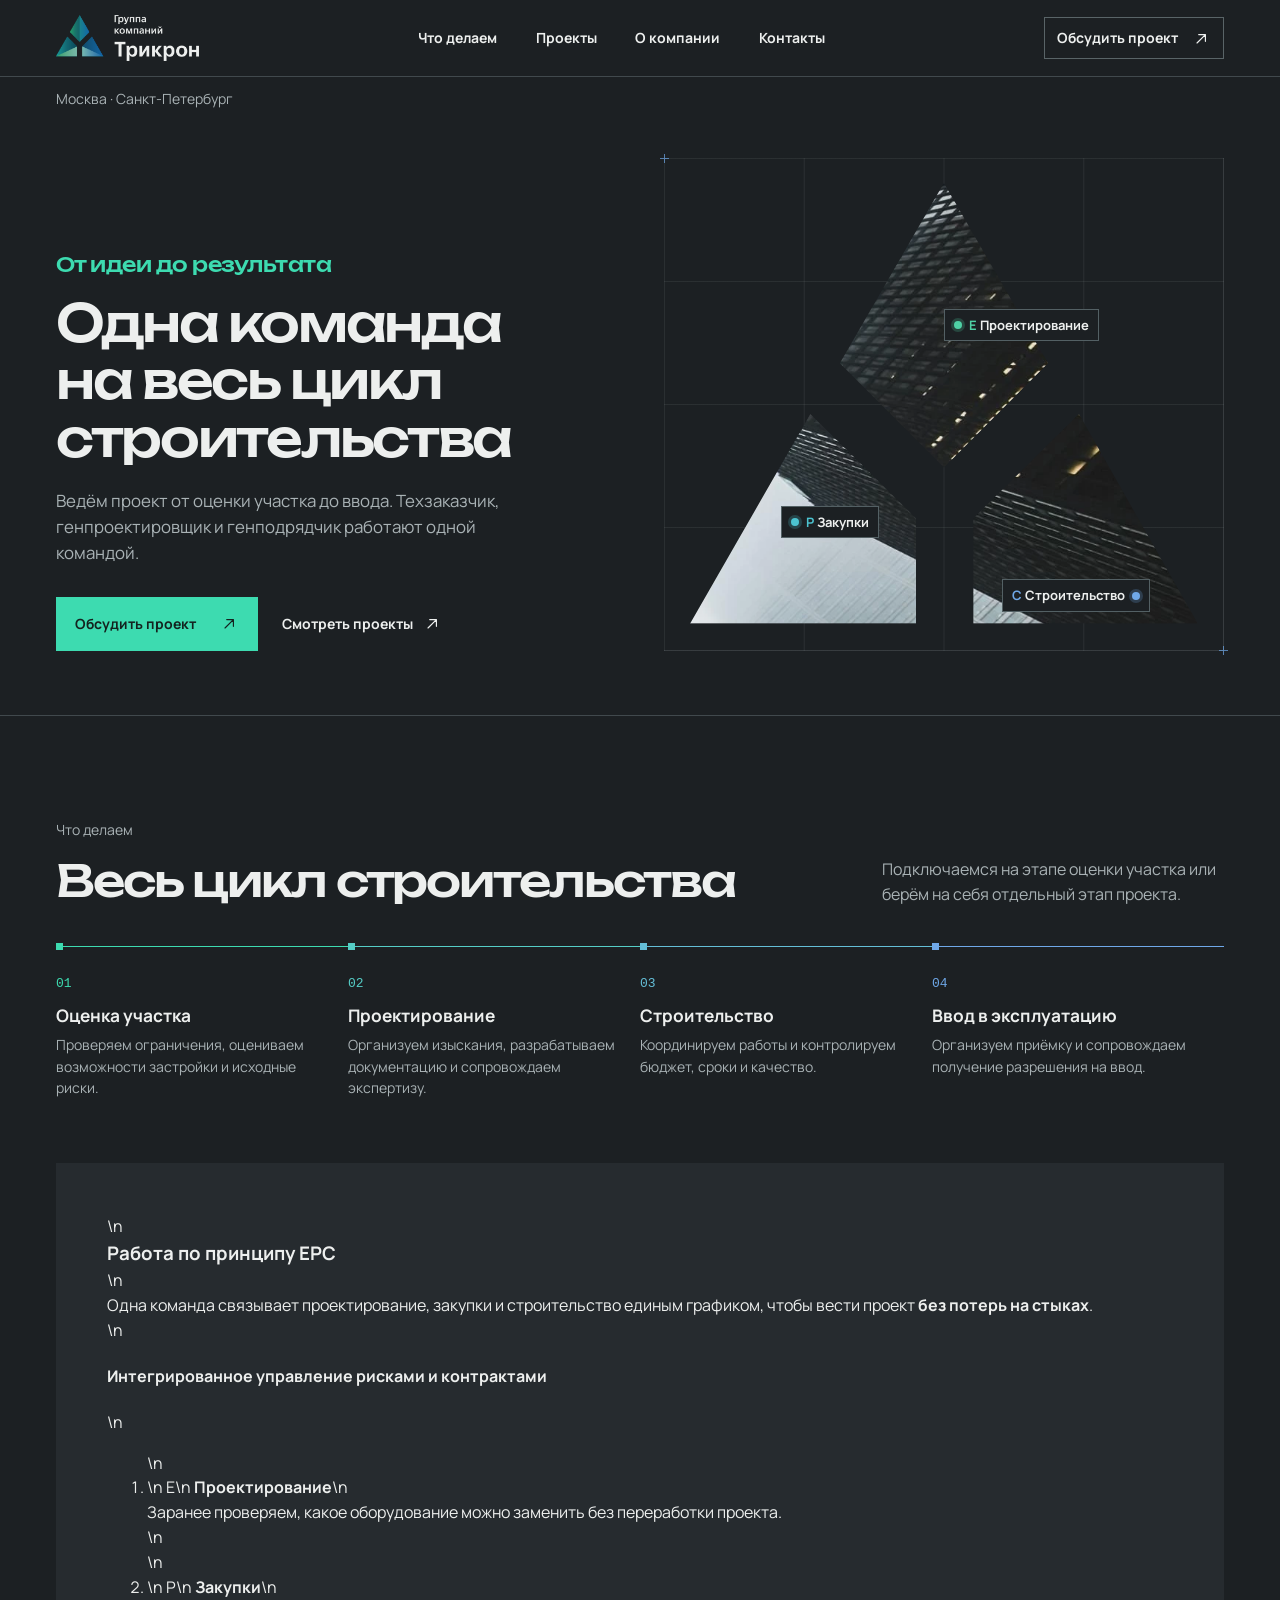
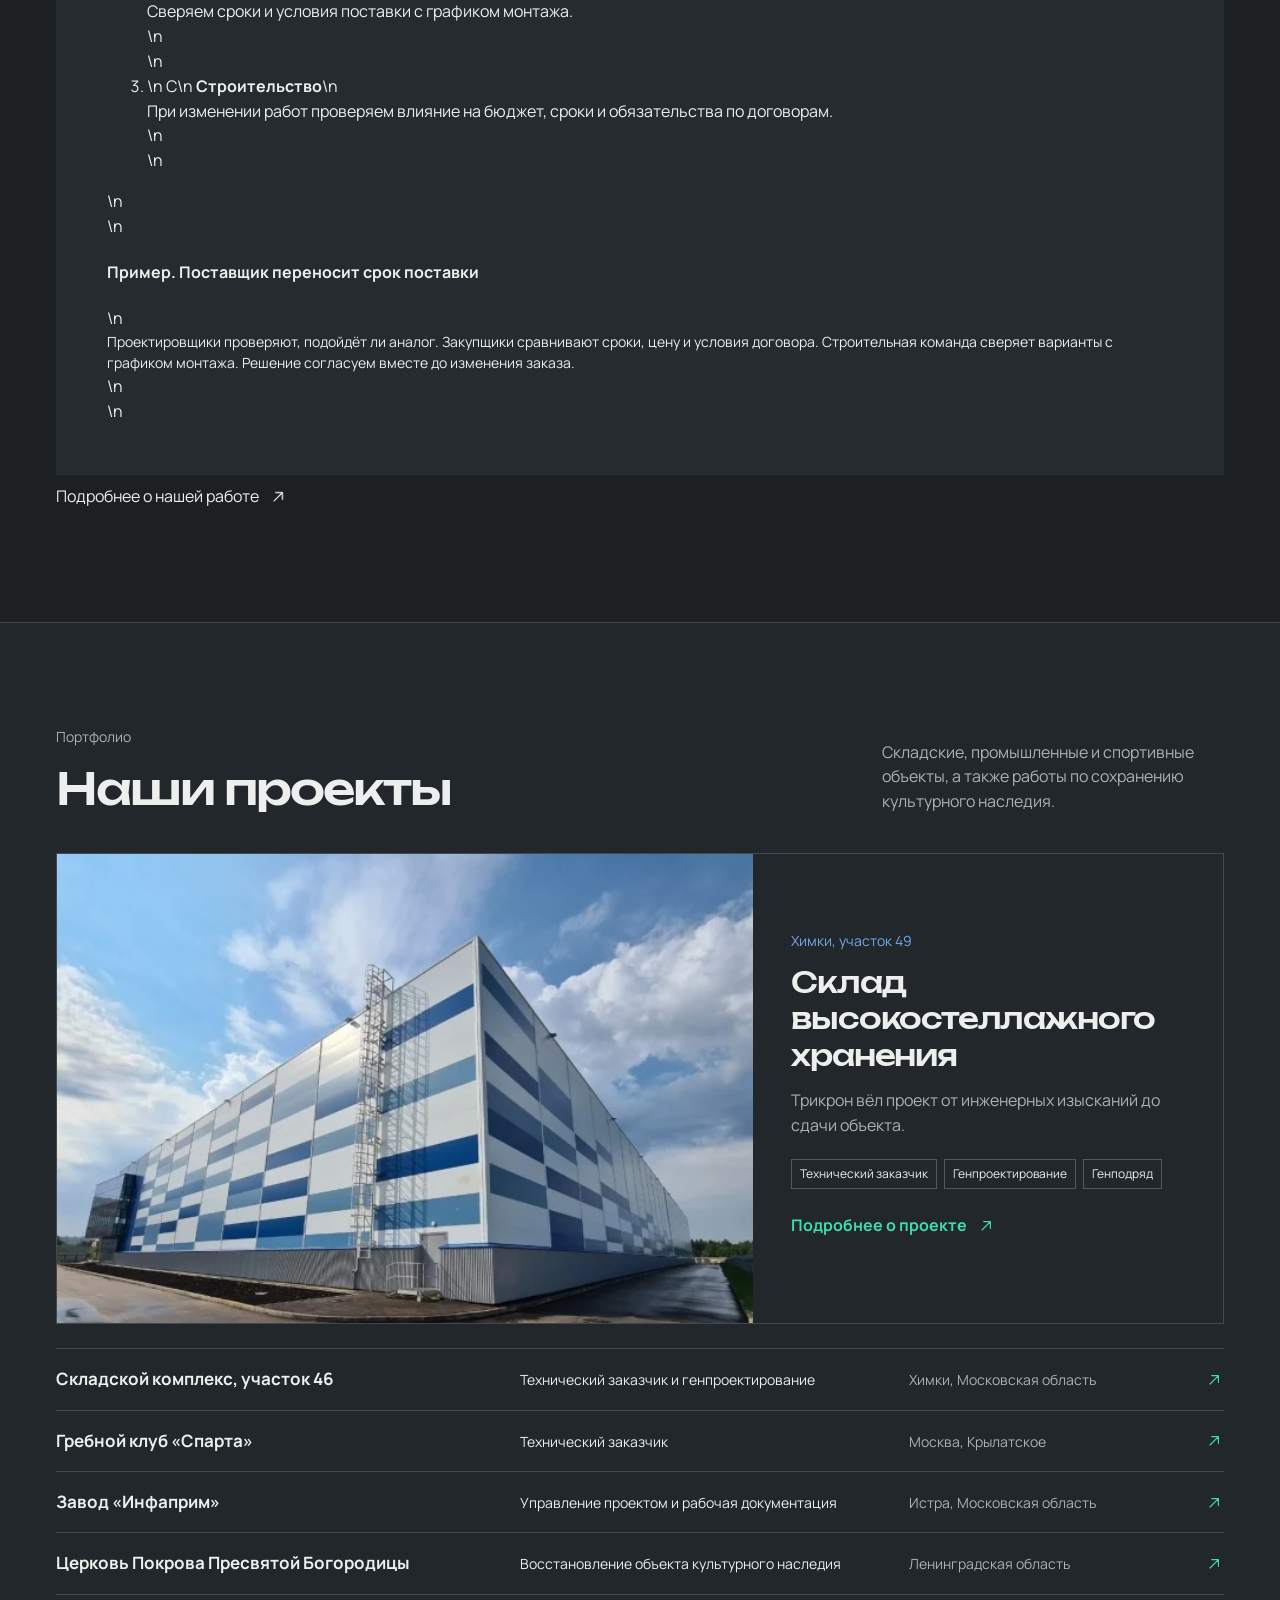
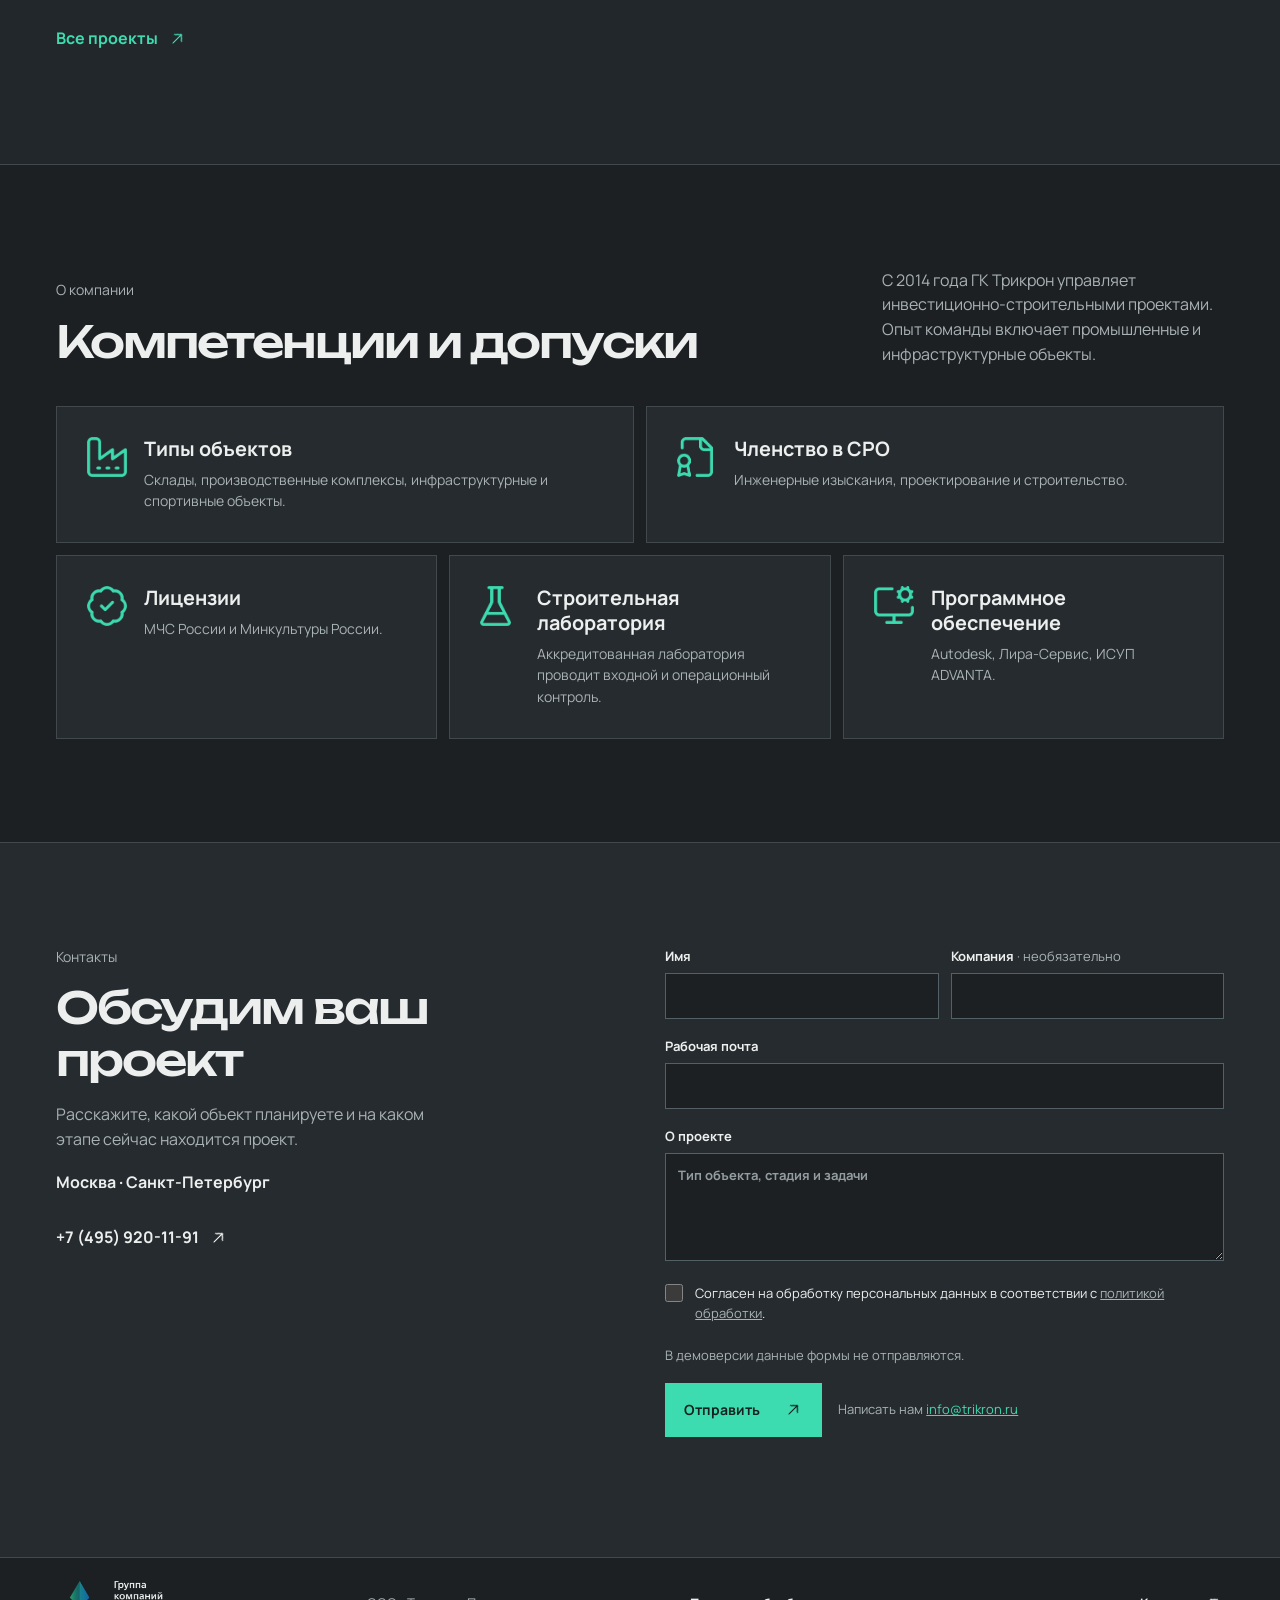
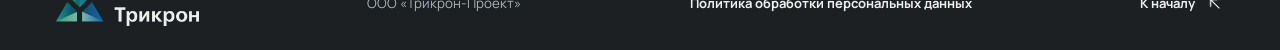
==== prototype/index.html @ 8618b13c "Apply Trikron EPC colors to the prototype" ====
<!doctype html>
<html lang="ru">
<head>
  <meta charset="utf-8">
  <meta name="robots" content="noindex, nofollow">
  <meta name="viewport" content="width=device-width, initial-scale=1">
  <meta name="theme-color" content="#1c2023">
  <meta name="description" content="ГК Трикрон ведёт инвестиционно-строительные проекты от оценки участка до ввода в эксплуатацию. Технический заказчик, генеральный проектировщик и генеральный подрядчик.">
  <title>ГК Трикрон — управление проектами в строительстве</title>
  <link rel="stylesheet" href="assets/arrows.css">
  <link rel="stylesheet" href="assets/epc.css">
  <style>
    @font-face{font-family:Manrope;src:url(assets/Manrope-Regular.woff2) format("woff2");font-display:swap}
    @font-face{font-family:Manrope;src:url(assets/Manrope-Bold.woff2) format("woff2");font-weight:700;font-display:swap}
    @font-face{font-family:Unbounded;src:url(assets/Unbounded-Medium.woff2) format("woff2");font-weight:500;font-display:swap}
    :root{
      color-scheme:dark;--bg:#1c2023;--panel:#262b2f;--ink:#edefee;--muted:#a9b2b5;
      --line:#41494d;--mint:#3ddbb0;--blue:#6fa8e8;--page:min(100% - 112px, 1328px);
      --display:Unbounded,Manrope,sans-serif;--mono:Consolas,"Courier New",monospace;
    }
    *,*::before,*::after{box-sizing:border-box}
    html{scroll-behavior:smooth;scroll-padding-top:90px}
    body{margin:0;background:var(--bg);color:var(--ink);font:16px/1.55 Manrope,sans-serif}
    a{color:inherit;text-decoration:none}
    img{display:block;max-width:100%}
    button,input,textarea{font:inherit}
    button{cursor:pointer}
    :focus-visible{outline:2px solid var(--mint);outline-offset:5px}
    ::selection{background:var(--mint);color:var(--bg)}
    [hidden]{display:none!important}
    h1,h2,h3,p,figure{margin:0}
    h1,h2{font:500 1em/1.13 var(--display);letter-spacing:-.045em}
    .wrap{width:var(--page);margin-inline:auto}
    .skip{position:fixed;z-index:10;top:8px;left:8px;transform:translateY(-160%);background:var(--mint);color:var(--bg);padding:12px}
    .skip:focus{transform:none}
    .section-id{font-size:14px;color:var(--muted)}
    .site-header{position:sticky;top:0;z-index:5;background:var(--bg);border-bottom:1px solid var(--line)}
    .header-inner{position:relative;min-height:76px;display:flex;align-items:center;justify-content:space-between;gap:25px}
    .logo{display:inline-flex;min-height:44px;align-items:center}
    .logo img{width:143px;height:auto}
    .nav{display:flex;align-items:center;gap:clamp(20px,3vw,46px);font-size:14px;font-weight:700}
    .nav a,.text-link{display:inline-flex;align-items:center;min-height:44px;gap:10px;transition:color .2s}
    .nav a:hover,.text-link:hover,.footer a:hover{color:var(--mint)}
    .button{display:inline-flex;justify-content:space-between;align-items:center;gap:24px;min-height:54px;padding:12px 18px;border:1px solid transparent;background:var(--mint);color:#14231f;font-size:14px;font-weight:700;transition:background .2s,color .2s}
    .button:hover{background:#8aefd3}
    .button-outline{border-color:#596467;background:transparent;color:var(--ink);min-height:42px;padding:9px 12px;gap:14px}
    .button-outline:hover{border-color:var(--mint);color:var(--mint);background:transparent}
    .menu-toggle{display:none}
    .hero{border-bottom:1px solid var(--line)}
    .hero-inner{display:grid;grid-template-columns:minmax(0,.93fr) minmax(0,1.07fr);align-items:end;gap:clamp(25px,4vw,64px);padding-block:clamp(18px,4vw,48px) clamp(44px,5vw,76px)}
    .hero-slogan{color:var(--mint);font:500 clamp(15px,1.6vw,22px)/1.4 var(--display);letter-spacing:-.025em}
    .hero h1{font-size:clamp(32px,4vw,62px);margin:15px 0 20px;text-wrap:balance}
    .hero-lead{font-size:clamp(16px,1.32vw,20px);max-width:485px;color:var(--muted)}
    .hero-actions{display:flex;align-items:center;flex-wrap:wrap;gap:12px 24px;margin-top:30px}
    .hero-actions .text-link{font-size:14px;font-weight:700}
    .hero-location{padding-top:11px;color:var(--muted);font-size:14px}
    .hero-art{
      --grid:rgba(169,178,181,.10);
      position:relative;width:100%;max-width:560px;justify-self:end;padding:clamp(14px,2vw,28px);
      border-right:1px solid var(--grid);border-bottom:1px solid var(--grid);
      background-image:linear-gradient(to right,var(--grid) 1px,transparent 1px),linear-gradient(to bottom,var(--grid) 1px,transparent 1px);
      background-size:25% 100%,100% 25%;
    }
    .hero-art::before,.hero-art::after{content:"";position:absolute;width:9px;height:9px;background:linear-gradient(var(--blue),var(--blue)) center/1px 9px no-repeat,linear-gradient(var(--blue),var(--blue)) center/9px 1px no-repeat;opacity:.7}
    .hero-art::before{top:-4px;left:-4px}
    .hero-art::after{bottom:-5px;right:-5px}
    .hero-art svg{display:block;width:100%;height:auto}
    .hero-scan{display:none}
    .epc-hotspot{position:absolute;z-index:1;top:var(--y);left:var(--x);transform:translateY(-50%);color:var(--ink)}
    .epc-hotspot[open]{z-index:2}
    .epc-hotspot-e{--x:50%;--y:34%;--dot:var(--epc-e)}
    .epc-hotspot-p{--x:21%;--y:74%;--dot:var(--epc-p);--drift-delay:-1.2s}
    .epc-hotspot-c{--y:89%;--dot:var(--epc-c);--drift-delay:-2.4s;left:auto;right:13%}
    .epc-hotspot summary{display:flex;align-items:center;min-height:44px;list-style:none;cursor:pointer}
    .epc-hotspot summary::-webkit-details-marker{display:none}
    .hotspot-chip{display:flex;align-items:center;gap:7px;padding:5px 9px;border:1px solid #536064;background:#1c2023;font-size:13px;font-weight:700;white-space:nowrap;transform:translate(var(--magnet-x,0px),var(--magnet-y,0px));transition:transform .2s ease,border-color .2s ease}
    .epc-hotspot-c .hotspot-chip{flex-direction:row-reverse}
    .hotspot-letter{color:var(--dot)}
    .epc-hotspot[open] .hotspot-chip,.epc-hotspot summary:hover .hotspot-chip{border-color:var(--dot)}
    .hotspot-dot{width:8px;height:8px;border-radius:50%;background:var(--dot);box-shadow:0 0 0 3px color-mix(in srgb,var(--dot) 22%,transparent)}
    .hotspot-link{position:absolute;top:100%;left:0;display:inline-flex;align-items:center;gap:8px;min-height:44px;padding:6px 10px;border:1px solid var(--line);background:var(--panel);color:var(--dot);font-size:13px;font-weight:700;white-space:nowrap}
    .epc-hotspot-c .hotspot-link{right:0;left:auto}
    .section{padding-block:103px}
    .section-head{display:grid;grid-template-columns:1fr .43fr;gap:30px;align-items:end;margin-bottom:39px}
    .section-head h2,.contact h2{font-size:clamp(30px,3.55vw,54px);margin-top:15px}
    .section-head p,.contact p{color:var(--muted);font-size:16px;max-width:40ch}
    .stages{--trace-step:650ms;display:grid;grid-template-columns:repeat(4,1fr);padding:0;margin:0;list-style:none}
    .stages li{position:relative;padding:22px 18px 0 0;border-top:1px solid var(--line)}
    .stages li::before{content:"";position:absolute;top:-4px;left:0;width:7px;height:7px;background:var(--stage)}
    .stages li:nth-child(1){--stage:#3ddbb0}
    .stages li:nth-child(2){--stage:#55cdc6}
    .stages li:nth-child(3){--stage:#64bed7}
    .stages li:nth-child(4){--stage:#6fa8e8}
    .stage-num{font:13px var(--mono);color:var(--stage)}
    .stages h3{font-size:clamp(15px,1.35vw,19px);margin:12px 0 7px;line-height:1.25}
    .stages p{font-size:14px;color:var(--muted);max-width:30ch}
    .stages li::after{content:"";position:absolute;top:-1px;left:0;width:100%;height:1px;background:var(--stage);transform:scaleX(0);transform-origin:left}
    .stages li:nth-child(2){--trace-delay:var(--trace-step)}
    .stages li:nth-child(3){--trace-delay:calc(2 * var(--trace-step))}
    .epc{margin-top:64px;padding:clamp(22px,4vw,52px);background:var(--panel)}\n    .epc h3{font:500 clamp(22px,2.8vw,40px)/1.18 var(--display);letter-spacing:-.04em;margin-bottom:14px}\n    .epc p{color:var(--muted)}\n    .epc-intro{max-width:66ch}\n    .epc-governance-title{margin:30px 0 16px;color:var(--mint);font-size:17px;line-height:1.35}\n    .epc-flow{--flow-gap:clamp(18px,4vw,52px);--marker-size:36px;display:grid;grid-template-columns:repeat(3,minmax(0,1fr));gap:var(--flow-gap);margin:0;padding:0;list-style:none}\n    .epc-flow li{position:relative}\n    .epc-flow li:not(:last-child)::after{content:"";position:absolute;top:calc(var(--marker-size) / 2);left:var(--marker-size);width:calc(100% + var(--flow-gap) - var(--marker-size));height:1px;background:var(--mint)}\n    .epc-marker{display:grid;place-items:center;width:var(--marker-size);height:var(--marker-size);border:1px solid var(--mint);border-radius:50%;color:var(--mint);font:500 15px/1 var(--display)}\n    .epc-step-title{display:block;margin:12px 0 5px}\n    .epc-flow p,.epc-example p{margin:0;font-size:14px}\n    .epc-example{margin-top:26px;padding:14px 16px;border-left:2px solid var(--mint);background:var(--bg)}\n    .epc-example h4{margin:0 0 4px;font-size:15px}\n    .services-more{margin-top:22px;color:var(--mint);font-weight:700}
    .projects{background:#22272b;border-block:1px solid var(--line)}
    .featured{position:relative;display:grid;grid-template-columns:1.48fr 1fr;border:1px solid var(--line)}
    .featured:has(a:hover){border-color:var(--mint)}
    .featured-image{width:100%;height:100%;min-height:315px;object-fit:cover;object-position:center 53%}
    .featured-copy{padding:clamp(20px,3vw,46px);display:flex;flex-direction:column;justify-content:center}
    .featured-copy .section-id{color:var(--blue)}
    .featured-copy h3{font:500 clamp(21px,2.3vw,34px)/1.25 var(--display);letter-spacing:-.04em;margin:12px 0 14px}
    .featured-copy p{color:var(--muted)}
    .featured-copy .text-link,.projects-all{color:var(--mint);font-weight:700}
    .featured-copy .text-link{align-self:flex-start;margin-top:14px}
    .featured-copy .text-link::after{content:"";position:absolute;inset:0}
    .role-list{display:flex;flex-wrap:wrap;gap:7px;padding:0;margin:21px 0 0;list-style:none}
    .role-list li{padding:5px 8px;border:1px solid #50595d;font-size:12px}
    .project-list{margin:24px 0 0;padding:0;list-style:none;border-top:1px solid var(--line)}
    .project-list li{border-bottom:1px solid var(--line)}
    .project-list a{display:grid;grid-template-columns:1.2fr 1fr .75fr auto;align-items:baseline;gap:16px;padding:17px 0}
    .project-list a:hover strong,.project-list a:focus-visible strong,.project-list .arrow{color:var(--mint)}
    .project-list .arrow{align-self:center}
    .projects-all{margin-top:22px}
    .project-list strong{font-size:17px}
    .project-list .project-role,.project-list .location{font-size:14px}
    .project-list .location{color:var(--muted)}
    .competence-grid{display:grid;grid-template-columns:repeat(6,minmax(0,1fr));gap:12px;list-style:none;margin:0;padding:0}
    .competence-card{grid-column:span 2;display:grid;grid-template-columns:40px minmax(0,1fr);align-items:start;gap:13px 17px;padding:clamp(16px,2.5vw,30px);border:1px solid var(--line);background:var(--panel)}
    .competence-card:nth-child(-n+2){grid-column:span 3}
    .competence-card img{width:100%;height:40px;object-fit:contain;object-position:left top}
    .competence-card h3{font-size:clamp(17px,1.55vw,22px);line-height:1.25}
    .competence-card p{margin-top:7px;color:var(--muted);font-size:14px}
    .contact{background:var(--panel);border-top:1px solid var(--line)}
    .contact-inner{display:grid;grid-template-columns:.93fr 1fr;gap:clamp(28px,7vw,104px)}
    .contact h2{margin-bottom:17px}
    .contact-links{display:grid;justify-items:start;gap:0;margin-top:21px;font-weight:700}
    .contact-links a{min-height:44px}
    .contact .office-locations{margin-top:18px;color:var(--ink);font-weight:700}
    form{display:grid;grid-template-columns:1fr 1fr;gap:17px 12px;align-content:start}
    form label{display:grid;gap:7px;font-size:13px;font-weight:700;min-width:0}
    .wide{grid-column:1/-1}
    input,textarea{color:var(--ink);background:var(--bg);border:1px solid #536066;border-radius:0;min-width:0;width:100%;padding:11px 12px}
    input{min-height:46px}
    textarea{resize:vertical;min-height:108px}
    input::placeholder,textarea::placeholder{color:#939da0}
    .form-optional{color:var(--muted);font-weight:400}
    .form-consent{position:relative;display:flex;align-items:flex-start;gap:12px;padding-block:5px;font-size:13px}
    .form-consent label{display:inline;font-weight:400;cursor:pointer}
    .form-consent label::before{content:"";position:absolute;inset:0 auto 0 0;width:30px}
    .form-consent input{position:relative;z-index:1;flex:none;width:18px;height:18px;min-height:0;margin:1px 0 0;accent-color:var(--mint)}
    .form-consent a{color:var(--muted);text-decoration:underline}
    .form-consent a:hover{color:var(--mint)}
    .form-actions{display:flex;align-items:center;flex-wrap:wrap;gap:10px 16px}
    .contact .form-email,.contact .form-result{font-size:13px;max-width:none}
    .form-email a{color:var(--mint);text-decoration:underline}
    .form-actions button:disabled{opacity:.65;cursor:wait}
    .form-result{color:var(--ink);border-left:2px solid var(--mint);padding-left:12px}
    .footer{border-top:1px solid var(--line)}
    .footer-inner{display:flex;justify-content:space-between;align-items:center;gap:16px;min-height:92px}
    .footer small{color:var(--muted)}
    .footer .text-link{font-size:13px;font-weight:700}
    @media(max-width:1100px){
      :root{--page:calc(100% - 72px)}
      .section{padding-block:78px}
    }
    @media(max-width:850px){
      :root{--page:calc(100% - 48px)}
      .nav{gap:17px}
      .header-inner{gap:13px}
      .header-action{display:none}
      .hero-inner{padding-block:18px 39px}
      .stages li{padding-inline:13px}
    }
    @media(max-width:660px){
      :root{--page:calc(100% - 36px)}
      html{scroll-padding-top:76px}
      .header-inner{min-height:65px}
      .logo img{width:128px}
      .menu-toggle{display:inline-flex;align-items:center;gap:8px;padding:8px 11px;min-height:44px;color:var(--ink);background:transparent;border:1px solid var(--line);font-size:14px;font-weight:700}
      .js .nav{display:none}
      .js .nav.is-open{display:flex;position:absolute;flex-direction:column;align-items:stretch;gap:0;top:100%;right:0;min-width:210px;border:1px solid var(--line);padding:5px 14px;background:var(--bg)}
      .nav a{justify-content:space-between}
      .nav{flex-wrap:wrap;gap:3px 14px}
      .hero-inner{display:block;padding-block:16px 12px}
      .hero h1{font-size:clamp(28px,8vw,43px);margin:12px 0 14px;text-wrap:wrap}
      .hero-actions{margin-top:19px;gap:5px 16px}
      .hero-art{width:min(100%,310px);margin:20px auto 0}
      .epc-hotspot-e{--x:44%}
      .epc-hotspot-p{--x:11%}
      .epc-hotspot-c{right:9%}
      .hotspot-chip{gap:5px;padding:4px 6px;font-size:11px}
      .hotspot-dot{width:7px;height:7px}
      .section{padding-block:58px}
      .section-head,.contact-inner{grid-template-columns:1fr;gap:17px}
      .section-head{margin-bottom:25px}
      .stages{grid-template-columns:1fr;margin-left:4px}
      .stages li{display:grid;grid-template-columns:25px 1fr;column-gap:10px;padding:0 0 25px 15px;border-top:0;border-left:1px solid var(--line)}
      .stages li:last-child{padding-bottom:0;border-left-color:transparent}
      .stages li::before{top:5px;left:-4px}
      .stages li:not(:last-child)::after{top:8px;left:-1px;width:1px;height:100%;transform:scaleY(0);transform-origin:top}
      .stages li:last-child::after{display:none}
      .stages h3{margin:0 0 6px;font-size:17px}
      .stages p{grid-column:2;max-width:40ch}
      .stage-num{line-height:20px}
      .epc{margin-top:36px}\n      .epc-flow{--flow-gap:18px;grid-template-columns:1fr}\n      .epc-flow li{padding-left:calc(var(--marker-size) + 12px)}\n      .epc-flow li:not(:last-child)::after{top:var(--marker-size);left:calc(var(--marker-size) / 2);width:1px;height:calc(100% + var(--flow-gap) - var(--marker-size))}\n      .epc-marker{position:absolute;top:0;left:0}\n      .epc-step-title{margin-top:0}\n      .featured{grid-template-columns:minmax(0,1fr)}
      .featured-copy h3{font-size:clamp(18px,5.4vw,21px);overflow-wrap:anywhere}
      .featured-image{min-height:0;aspect-ratio:1.68}
      .project-list a{grid-template-columns:1fr auto;gap:3px 12px}
      .project-list a :is(.project-role,.location){grid-column:1}
      .project-list .arrow{grid-column:2;grid-row:1/4}
      .competence-grid{grid-template-columns:1fr}
      .competence-card,.competence-card:nth-child(-n+2){grid-column:auto;grid-template-columns:32px minmax(0,1fr)}
      .competence-card img{height:32px}
      .contact-inner{gap:26px}
      .footer-inner{flex-wrap:wrap;padding-block:15px}
    }
    @media(max-width:480px){
      .form-actions .button{width:100%}
      .form-email{width:100%}
    }
    @media(max-width:375px){.hero-art{max-width:245px}form{grid-template-columns:1fr}.footer-inner{gap:6px 12px}}
    @media(prefers-reduced-motion:no-preference){
      .hero-art.is-revealing .hero-photo{animation:photo-reveal 800ms ease-out both}
      .hero-art.is-revealing .hero-scan{display:block;position:absolute;inset:0;pointer-events:none;animation:scan-travel 800ms ease-out both}
      .hero-scan::before{content:"";position:absolute;left:0;right:0;top:0;height:1px;background:var(--blue)}
      .stages.is-tracing li:not(:last-child)::after{animation:trace-stage var(--trace-step) linear var(--trace-delay,0ms) both}
    }
    @media(min-width:661px) and (prefers-reduced-motion:no-preference){
      .stages.is-tracing li:last-child::after{animation:trace-stage 250ms ease-out calc(3 * var(--trace-step)) both}
    }
    @media(max-width:660px) and (prefers-reduced-motion:no-preference){
      .epc-hotspot:not([open]) summary:not(:focus-visible) .hotspot-chip{animation:hotspot-drift 3.8s ease-in-out var(--drift-delay,0s) infinite alternate}
    }
    @keyframes photo-reveal{from{clip-path:inset(0 0 100%)}to{clip-path:inset(0)}}
    @keyframes scan-travel{0%{transform:translateY(0);opacity:0}13%{opacity:.68}78%{opacity:.55}100%{transform:translateY(100%);opacity:0}}
    @keyframes trace-stage{to{transform:scale(1)}}
    @keyframes hotspot-drift{from{translate:0 -2px}to{translate:0 2px}}
    @media(prefers-reduced-motion:reduce){
      *,*::before,*::after{scroll-behavior:auto!important;transition:none!important}
      .stages li::after,.stages li:not(:last-child)::after{transform:none}
    }
  </style>
</head>
<body id="top">
  <a class="skip" href="#main">К содержанию</a>
  <header class="site-header">
    <div class="wrap header-inner">
      <a class="logo" href="#top" aria-label="ГК Трикрон, начало страницы"><img src="assets/logo.webp" alt=""></a>
      <button type="button" class="menu-toggle" aria-expanded="false" aria-controls="site-nav" hidden>Меню <span aria-hidden="true">☰</span></button>
      <nav class="nav" id="site-nav" aria-label="Разделы сайта">
        <a href="services/index.html">Что делаем</a>
        <a href="projects/index.html">Проекты</a>
        <a href="#about">О компании</a>
        <a href="#contact">Контакты</a>
      </nav>
      <a class="button button-outline header-action" href="#contact">Обсудить проект <span class="arrow" aria-hidden="true"></span></a>
    </div>
  </header>
  <main id="main" tabindex="-1">
    <section class="hero" aria-labelledby="hero-title">
      <p class="wrap hero-location">Москва · Санкт-Петербург</p>
      <div class="wrap hero-inner">
        <div class="hero-copy">
          <p class="hero-slogan">От идеи до результата</p>
          <h1 id="hero-title">Одна команда на весь цикл строительства</h1>
          <p class="hero-lead">Ведём проект от оценки участка до ввода. Техзаказчик, генпроектировщик и генподрядчик работают одной командой.</p>
          <div class="hero-actions">
            <a class="button" href="#contact">Обсудить проект <span class="arrow" aria-hidden="true"></span></a>
            <a class="text-link" href="projects/index.html">Смотреть проекты <span class="arrow" aria-hidden="true"></span></a>
          </div>
        </div>
        <div class="hero-art">
          <svg viewBox="0 0 1000 868" role="img" aria-labelledby="hero-art-title" xmlns="http://www.w3.org/2000/svg">
            <title id="hero-art-title">Архитектурная фотография в гранях знака Трикрона</title>
            <defs>
              <clipPath id="cover-mark">
                <path d="M500 0 705 355 500 560 295 355Z M0 868 237 455 445 660V868Z M558 660 766 455 1000 868H558Z"/>
              </clipPath>
            </defs>
            <g clip-path="url(#cover-mark)">
              <image class="hero-photo" href="assets/cover-architecture.webp" x="0" y="0" width="1000" height="868" preserveAspectRatio="none"/>
            </g>
          </svg>
          <span class="hero-scan" aria-hidden="true"></span>
          <details class="epc-hotspot epc-hotspot-e" name="epc-hotspots">
            <summary><span class="hotspot-chip"><span class="hotspot-dot" aria-hidden="true"></span><span><b class="hotspot-letter">E</b> Проектирование</span></span></summary>
            <a class="hotspot-link" href="services/index.html#stage-design" aria-label="Подробнее о проектировании">Подробнее <span class="arrow" aria-hidden="true"></span></a>
          </details>
          <details class="epc-hotspot epc-hotspot-p" name="epc-hotspots">
            <summary><span class="hotspot-chip"><span class="hotspot-dot" aria-hidden="true"></span><span><b class="hotspot-letter">P</b> Закупки</span></span></summary>
            <a class="hotspot-link" href="services/index.html#stage-procurement" aria-label="Подробнее о закупках">Подробнее <span class="arrow" aria-hidden="true"></span></a>
          </details>
          <details class="epc-hotspot epc-hotspot-c" name="epc-hotspots">
            <summary><span class="hotspot-chip"><span class="hotspot-dot" aria-hidden="true"></span><span><b class="hotspot-letter">C</b> Строительство</span></span></summary>
            <a class="hotspot-link" href="services/index.html#stage-build" aria-label="Подробнее о строительстве">Подробнее <span class="arrow" aria-hidden="true"></span></a>
          </details>
        </div>
      </div>
    </section>
    <section class="section wrap" id="services" aria-labelledby="services-title">
      <div class="section-head">
        <div><div class="section-id">Что делаем</div><h2 id="services-title">Весь цикл строительства</h2></div>
        <p>Подключаемся на этапе оценки участка или берём на себя отдельный этап проекта.</p>
      </div>
      <ol class="stages">
        <li><span class="stage-num">01</span><h3>Оценка участка</h3><p>Проверяем ограничения, оцениваем возможности застройки и исходные риски.</p></li>
        <li><span class="stage-num">02</span><h3>Проектирование</h3><p>Организуем изыскания, разрабатываем документацию и сопровождаем экспертизу.</p></li>
        <li><span class="stage-num">03</span><h3>Строительство</h3><p>Координируем работы и контролируем бюджет, сроки и качество.</p></li>
        <li><span class="stage-num">04</span><h3>Ввод в эксплуатацию</h3><p>Организуем приёмку и сопровождаем получение разрешения на ввод.</p></li>
      </ol>
      <section class="epc" id="epc" aria-labelledby="epc-title">\n        <h3 id="epc-title">Работа по принципу EPC</h3>\n        <p class="epc-intro">Одна команда связывает проектирование, закупки и строительство единым графиком, чтобы вести проект <strong>без потерь на стыках</strong>.</p>\n        <h4 class="epc-governance-title" id="epc-governance-title">Интегрированное управление рисками и контрактами</h4>\n        <ol class="epc-flow" role="list" aria-labelledby="epc-governance-title">\n          <li>\n            <span class="epc-marker" aria-hidden="true">E</span>\n            <strong class="epc-step-title">Проектирование</strong>\n            <p>Заранее проверяем, какое оборудование можно заменить без переработки проекта.</p>\n          </li>\n          <li>\n            <span class="epc-marker" aria-hidden="true">P</span>\n            <strong class="epc-step-title">Закупки</strong>\n            <p>Сверяем сроки и условия поставки с графиком монтажа.</p>\n          </li>\n          <li>\n            <span class="epc-marker" aria-hidden="true">C</span>\n            <strong class="epc-step-title">Строительство</strong>\n            <p>При изменении работ проверяем влияние на бюджет, сроки и обязательства по договорам.</p>\n          </li>\n        </ol>\n        <div class="epc-example">\n          <h4>Пример. Поставщик переносит срок поставки</h4>\n          <p>Проектировщики проверяют, подойдёт ли аналог. Закупщики сравнивают сроки, цену и условия договора. Строительная команда сверяет варианты с графиком монтажа. Решение согласуем вместе до изменения заказа.</p>\n        </div>\n      </section>
      <a class="text-link services-more" href="services/index.html">Подробнее о нашей работе <span class="arrow" aria-hidden="true"></span></a>
    </section>
    <section class="section projects" id="projects" aria-labelledby="projects-title">
      <div class="wrap">
        <div class="section-head">
          <div><div class="section-id">Портфолио</div><h2 id="projects-title">Наши проекты</h2></div>
          <p>Складские, промышленные и спортивные объекты, а также работы по сохранению культурного наследия.</p>
        </div>
        <article class="featured" id="warehouse-project" aria-labelledby="warehouse-title">
          <img class="featured-image" src="assets/warehouse.webp" alt="Фасад склада высокостеллажного хранения в Химках" width="1440" height="960" loading="lazy">
          <div class="featured-copy">
            <span class="section-id">Химки, участок 49</span>
            <h3 id="warehouse-title">Склад высокостеллажного хранения</h3>
            <p>Трикрон вёл проект от инженерных изысканий до сдачи объекта.</p>
            <ul class="role-list" aria-label="Роли Трикрона на проекте"><li>Технический заказчик</li><li>Генпроектирование</li><li>Генподряд</li></ul>
            <a class="text-link" href="projects/khimki-49.html">Подробнее о проекте <span class="arrow" aria-hidden="true"></span></a>
          </div>
        </article>
        <ul class="project-list" aria-label="Другие проекты">
          <li><a href="projects/khimki-46.html"><strong>Складской комплекс, участок 46</strong><span class="project-role">Технический заказчик и генпроектирование</span><span class="location">Химки, Московская область</span><span class="arrow" aria-hidden="true"></span></a></li>
          <li><a href="projects/sparta.html"><strong>Гребной клуб «Спарта»</strong><span class="project-role">Технический заказчик</span><span class="location">Москва, Крылатское</span><span class="arrow" aria-hidden="true"></span></a></li>
          <li><a href="projects/infaprim.html"><strong>Завод «Инфаприм»</strong><span class="project-role">Управление проектом и рабочая документация</span><span class="location">Истра, Московская область</span><span class="arrow" aria-hidden="true"></span></a></li>
          <li><a href="projects/pokrov.html"><strong>Церковь Покрова Пресвятой Богородицы</strong><span class="project-role">Восстановление объекта культурного наследия</span><span class="location">Ленинградская область</span><span class="arrow" aria-hidden="true"></span></a></li>
        </ul>
        <a class="text-link projects-all" href="projects/index.html">Все проекты <span class="arrow" aria-hidden="true"></span></a>
      </div>
    </section>
    <section class="section credentials" id="about" aria-labelledby="about-title">
      <div class="wrap">
        <div class="section-head">
          <div>
            <div class="section-id">О компании</div>
            <h2 id="about-title">Компетенции и допуски</h2>
          </div>
          <p>С 2014 года ГК Трикрон управляет инвестиционно-строительными проектами. Опыт команды включает промышленные и инфраструктурные объекты.</p>
        </div>
        <ul class="competence-grid">
          <li class="competence-card">
            <img src="assets/competence-objects.webp" width="96" height="96" alt="" loading="lazy">
            <div><h3>Типы объектов</h3><p>Склады, производственные комплексы, инфраструктурные и спортивные объекты.</p></div>
          </li>
          <li class="competence-card">
            <img src="assets/competence-sro.webp" width="87" height="96" alt="" loading="lazy">
            <div><h3>Членство в СРО</h3><p>Инженерные изыскания, проектирование и строительство.</p></div>
          </li>
          <li class="competence-card">
            <img src="assets/competence-licenses.webp" width="96" height="96" alt="" loading="lazy">
            <div><h3>Лицензии</h3><p>МЧС России и Минкультуры России.</p></div>
          </li>
          <li class="competence-card">
            <img src="assets/competence-lab.webp" width="73" height="96" alt="" loading="lazy">
            <div><h3>Строительная лаборатория</h3><p>Аккредитованная лаборатория проводит входной и операционный контроль.</p></div>
          </li>
          <li class="competence-card">
            <img src="assets/competence-software.webp" width="96" height="90" alt="" loading="lazy">
            <div><h3>Программное обеспечение</h3><p>Autodesk, Лира-Сервис, ИСУП ADVANTA.</p></div>
          </li>
        </ul>
      </div>
    </section>
    <section class="section contact" id="contact" aria-labelledby="contact-title">
      <div class="wrap contact-inner">
        <div>
          <div class="section-id">Контакты</div>
          <h2 id="contact-title">Обсудим ваш проект</h2>
          <p>Расскажите, какой объект планируете и на каком этапе сейчас находится проект.</p>
          <p class="office-locations">Москва · Санкт-Петербург</p>
          <div class="contact-links">
            <a class="text-link" href="tel:+74959201191">+7 (495) 920-11-91 <span class="arrow" aria-hidden="true"></span></a>
          </div>
        </div>
        <form id="contact-form" hidden>
          <label>Имя <input name="name" autocomplete="name" required maxlength="100"></label>
          <label><span>Компания <span class="form-optional">· необязательно</span></span><input name="company" autocomplete="organization" maxlength="120"></label>
          <label class="wide">Рабочая почта <input name="email" type="email" autocomplete="email" required maxlength="254"></label>
          <label class="wide">О проекте <textarea name="project" placeholder="Тип объекта, стадия и задачи" required maxlength="1200"></textarea></label>
          <div class="wide form-consent">
            <input type="checkbox" id="consent" name="consent" aria-labelledby="consent-label consent-policy" required>
            <div><label for="consent" id="consent-label">Согласен на обработку персональных данных в соответствии с</label> <a id="consent-policy" href="privacy.html">политикой обработки</a>.</div>
          </div>
          <p class="wide form-email">В демоверсии данные формы не отправляются.</p>
          <div class="wide form-actions">
            <button type="submit" class="button">Отправить <span class="arrow" aria-hidden="true"></span></button>
            <p class="form-email">Написать нам <a href="mailto:info@trikron.ru">info@trikron.ru</a></p>
          </div>
          <p class="wide form-result" id="form-result" role="status"></p>
        </form>
      </div>
    </section>
  </main>
  <footer class="footer">
    <div class="wrap footer-inner">
      <a class="logo" href="#top" aria-label="ГК Трикрон, начало страницы"><img src="assets/logo.webp" alt="" loading="lazy"></a>
      <small>ООО «Трикрон-Проект»</small>
      <a class="text-link" href="privacy.html">Политика обработки персональных данных</a>
      <a class="text-link" href="#top">К началу <span class="arrow arrow-back" aria-hidden="true"></span></a>
    </div>
  </footer>
  <script>
    document.documentElement.classList.add('js');
    const menu = document.querySelector('.menu-toggle');
    const nav = document.querySelector('#site-nav');
    menu.hidden = false;
    function setMenu(open) {
      menu.setAttribute('aria-expanded', String(open));
      nav.classList.toggle('is-open', open);
    }
    menu.addEventListener('click', () => setMenu(menu.getAttribute('aria-expanded') === 'false'));
    nav.addEventListener('click', event => {
      if (event.target.closest('a') && menu.getAttribute('aria-expanded') === 'true') {
        setMenu(false);
        menu.focus({preventScroll: true});
      }
    });
    document.addEventListener('keydown', event => {
      if (event.key === 'Escape' && menu.getAttribute('aria-expanded') === 'true') {
        setMenu(false);
        menu.focus();
      }
    });
    matchMedia('(max-width: 660px)').addEventListener('change', () => setMenu(false));

    const magneticPointer = matchMedia('(min-width: 661px) and (hover: hover) and (pointer: fine)');
    const reducedMotion = matchMedia('(prefers-reduced-motion: reduce)');
    for (const hotspot of document.querySelectorAll('.epc-hotspot')) {
      const summary = hotspot.querySelector('summary');
      const chip = summary.querySelector('.hotspot-chip');
      hotspot.addEventListener('pointerenter', event => {
        if (magneticPointer.matches && event.pointerType === 'mouse') hotspot.open = true;
      });
      hotspot.addEventListener('pointerleave', event => {
        chip.style.removeProperty('--magnet-x');
        chip.style.removeProperty('--magnet-y');
        if (magneticPointer.matches && event.pointerType === 'mouse' && !hotspot.contains(document.activeElement)) hotspot.open = false;
      });
      summary.addEventListener('pointermove', event => {
        if (!magneticPointer.matches || reducedMotion.matches || event.pointerType !== 'mouse') return;
        const bounds = summary.getBoundingClientRect();
        chip.style.setProperty('--magnet-x', Math.max(-7, Math.min(7, (event.clientX - bounds.left - bounds.width / 2) * .16)) + 'px');
        chip.style.setProperty('--magnet-y', Math.max(-5, Math.min(5, (event.clientY - bounds.top - bounds.height / 2) * .22)) + 'px');
      });
      summary.addEventListener('click', event => {
        if (magneticPointer.matches && event.pointerType === 'mouse' && hotspot.open) event.preventDefault();
      });
      hotspot.addEventListener('keydown', event => {
        if (event.key === 'Escape' && hotspot.open) {
          hotspot.open = false;
          summary.focus();
        }
      });
    }

    const stages = document.querySelector('.stages');
    if (window.IntersectionObserver && matchMedia('(prefers-reduced-motion: no-preference)').matches) {
      const heroArt = document.querySelector('.hero-art');
      const heroObserver = new IntersectionObserver(([entry]) => {
        if (entry.intersectionRatio >= .6) {
          heroArt.classList.add('is-revealing');
          heroObserver.disconnect();
        }
      }, {threshold: .6});
      heroObserver.observe(heroArt);

      const stageObserver = new IntersectionObserver(entries => {
        if (entries.some(entry => entry.isIntersecting)) {
          stages.classList.add('is-tracing');
          stageObserver.disconnect();
        }
      }, {threshold: .2});
      stageObserver.observe(stages);
    }

    const form = document.querySelector('#contact-form');
    const result = document.querySelector('#form-result');
    form.hidden = false;
    form.addEventListener('input', () => { result.textContent = ''; });
    form.addEventListener('submit', event => {
      event.preventDefault();
      result.textContent = 'Демонстрация формы завершена. Данные не отправлены.';
    });
  </script>
</body>
</html>
---- prototype/assets/arrows.css ----
.arrow {
  display: inline-block;
  flex: none;
  width: 19px;
  height: 19px;
  background-color: currentColor;
  mask: url("data:image/svg+xml,%3Csvg xmlns='http://www.w3.org/2000/svg' viewBox='0 0 24 24'%3E%3Cpath d='M4 12h15m-6-6 6 6-6 6' fill='none' stroke='black' stroke-width='1.5' stroke-linecap='round' stroke-linejoin='round'/%3E%3C/svg%3E") center / contain no-repeat;
  transform: rotate(-45deg);
  transition: transform .2s ease;
}

.arrow-back {
  transform: rotate(225deg);
}

:is(a, button):is(:hover, :focus-visible) .arrow {
  transform: rotate(0deg);
}

:is(a, button):is(:hover, :focus-visible) .arrow-back {
  transform: rotate(180deg);
}

@media (prefers-reduced-motion: reduce) {
  .arrow { transition: none; }
}
---- prototype/assets/epc.css ----
:root {
  --epc-e: #4fd1a5;
  --epc-p: #4cc3d0;
  --epc-c: #6fa8e8;
}
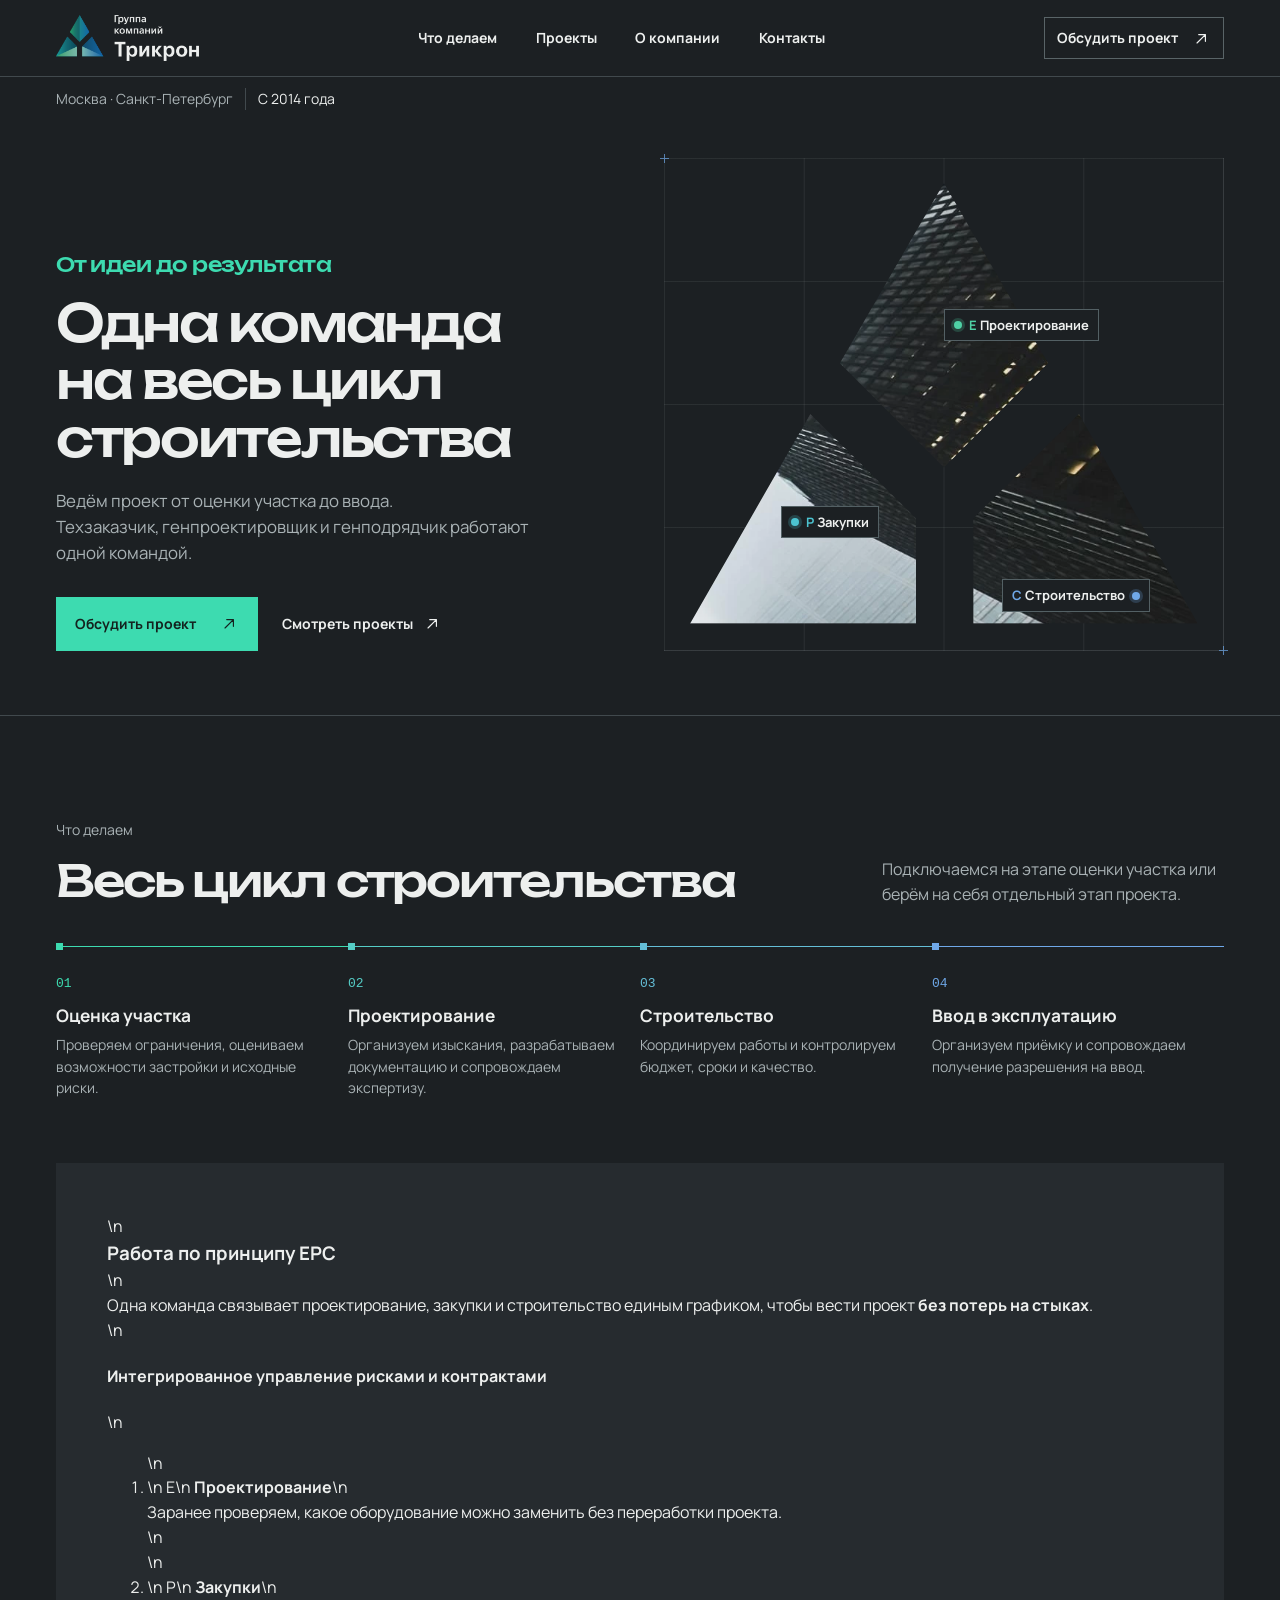
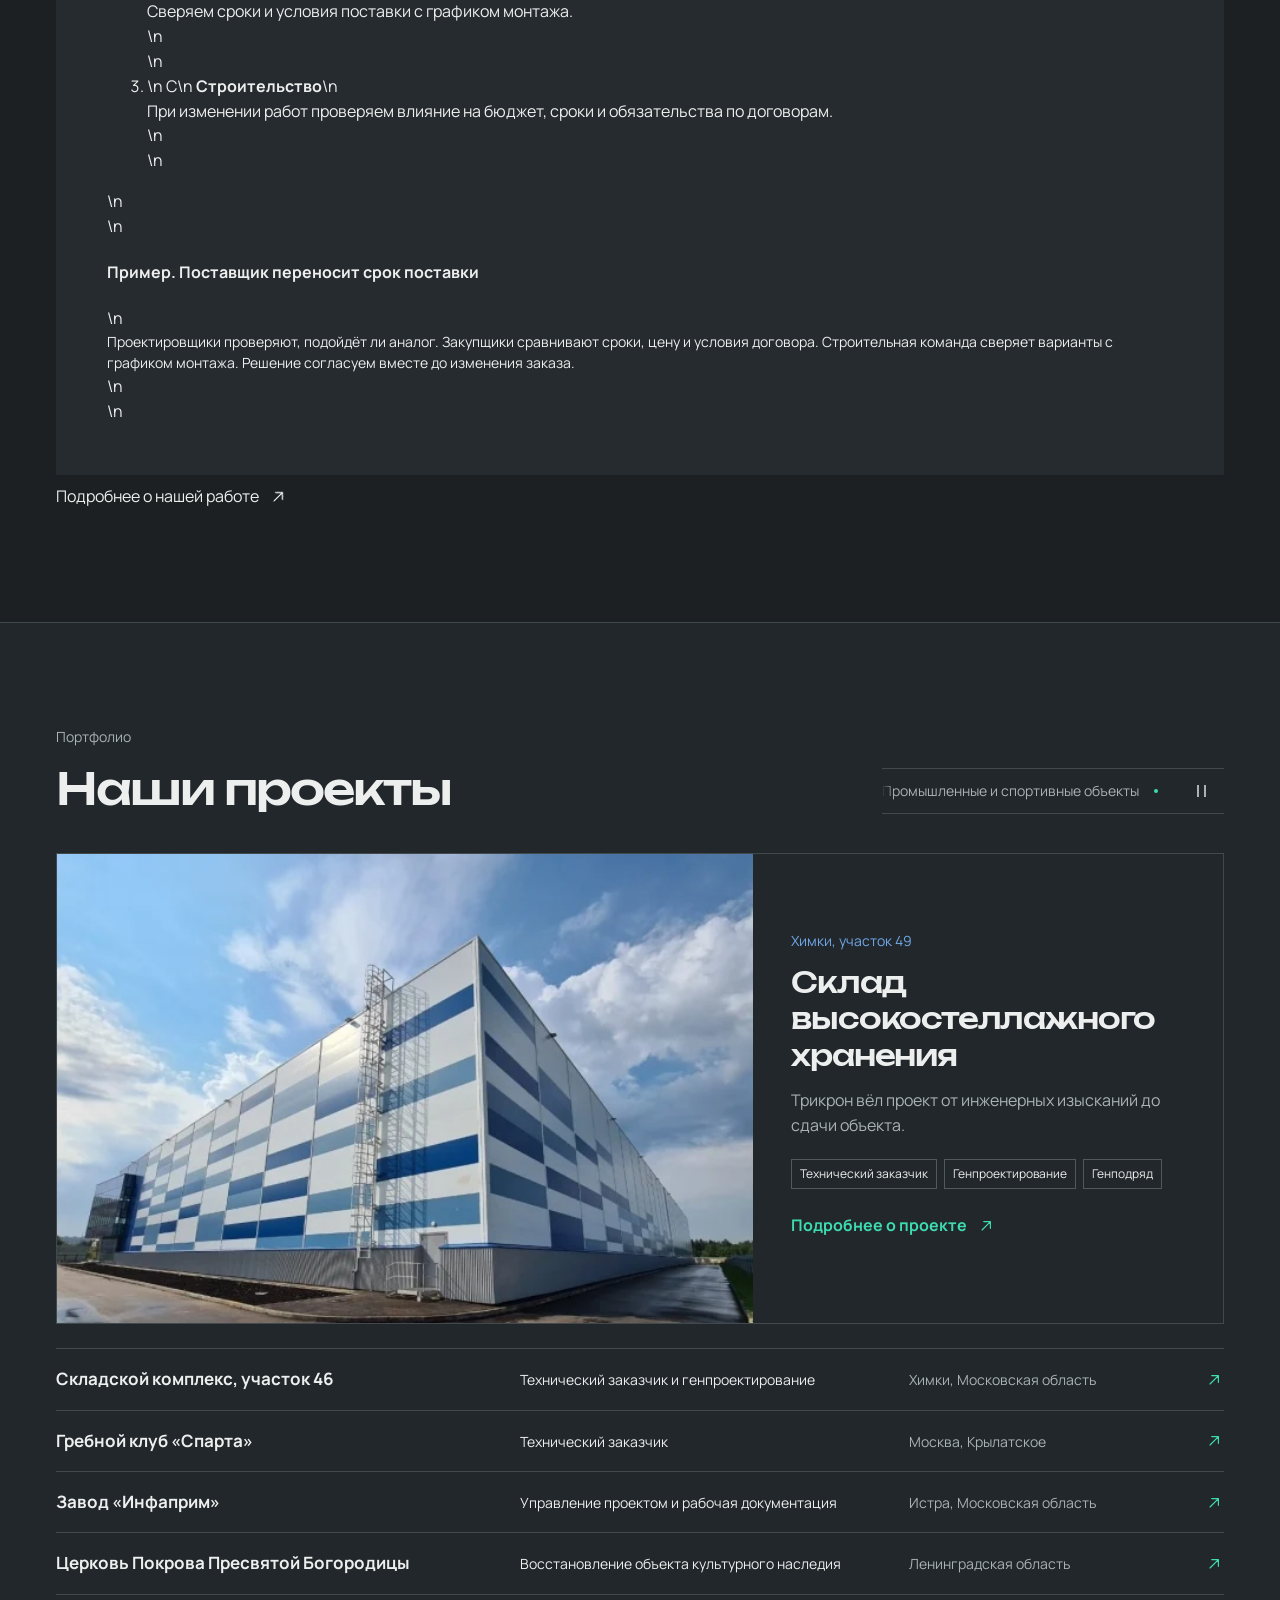
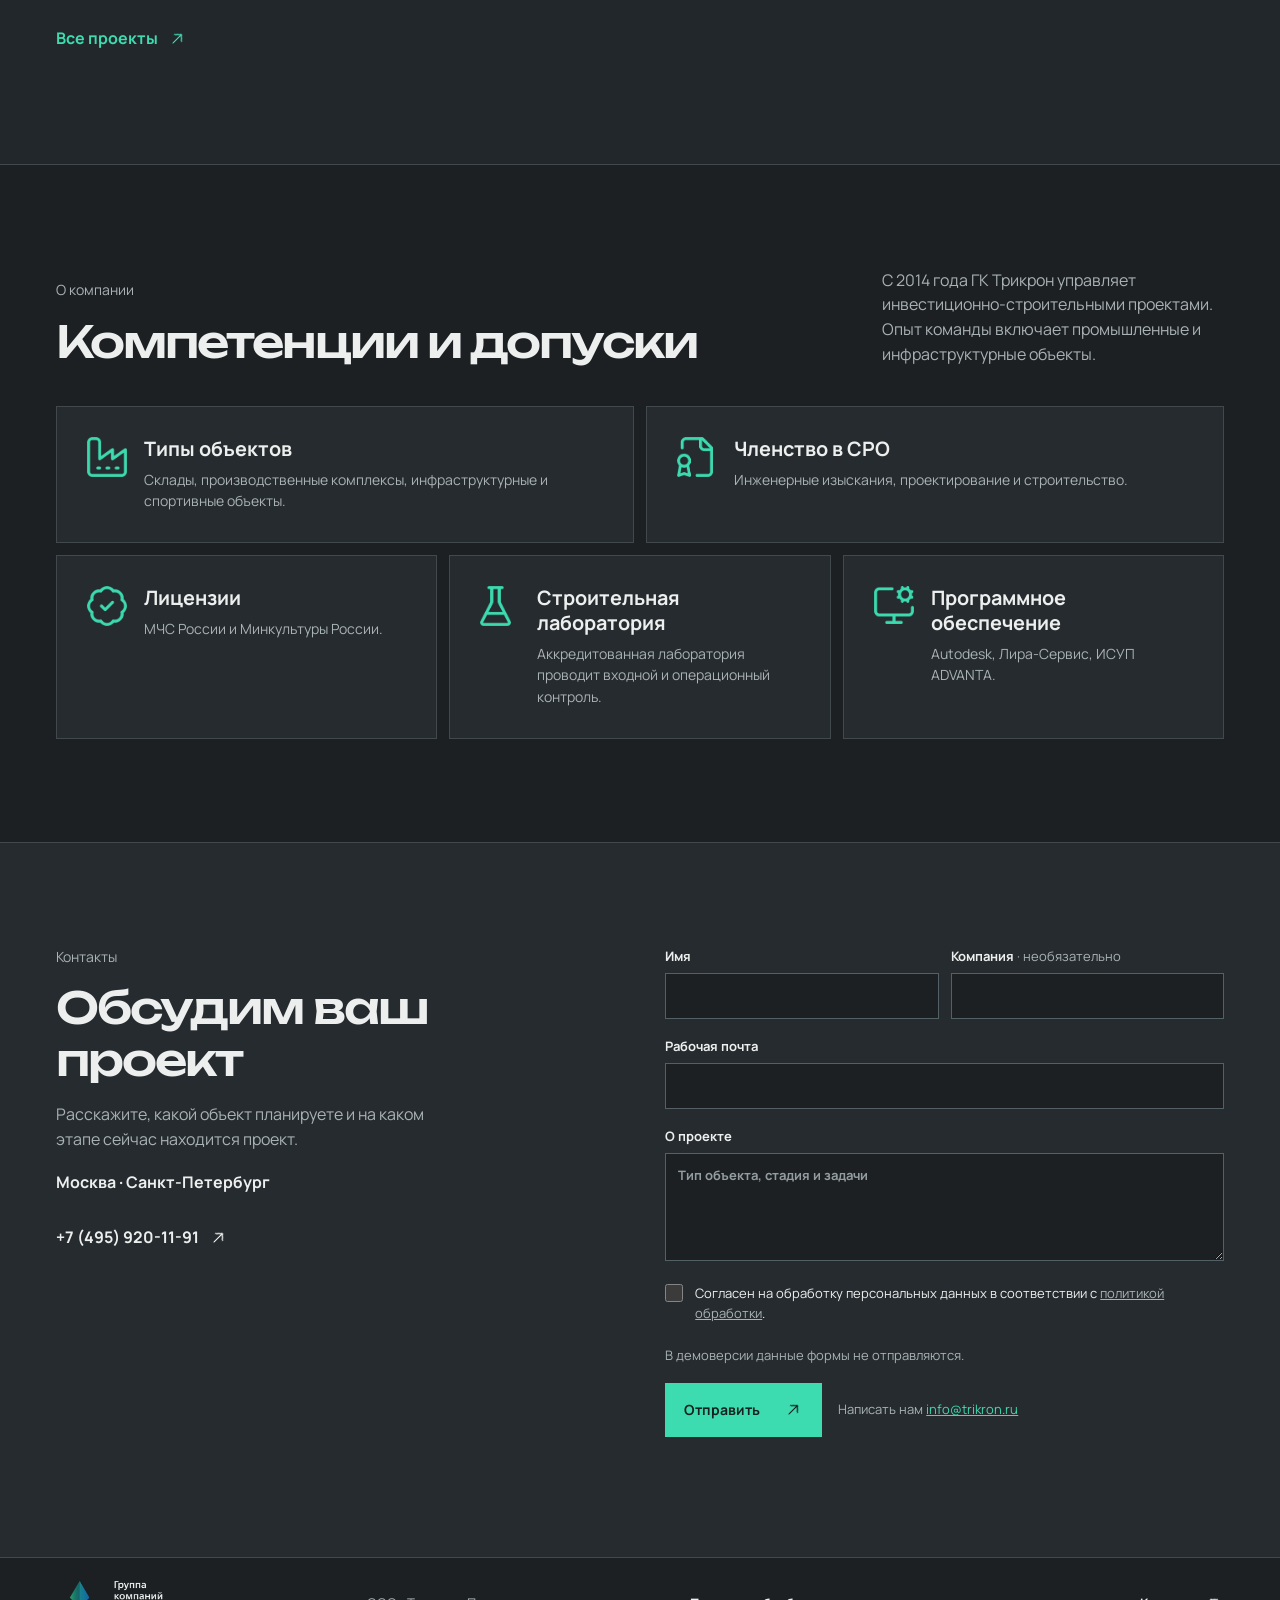
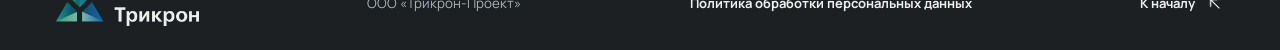
==== commit 2a0330fc: "Update hero and add portfolio ticker" ====
--- a/prototype/index.html
+++ b/prototype/index.html
@@ -53,7 +53,8 @@
     .hero-lead{font-size:clamp(16px,1.32vw,20px);max-width:485px;color:var(--muted)}
     .hero-actions{display:flex;align-items:center;flex-wrap:wrap;gap:12px 24px;margin-top:30px}
     .hero-actions .text-link{font-size:14px;font-weight:700}
-    .hero-location{padding-top:11px;color:var(--muted);font-size:14px}
+    .hero-location{display:flex;align-items:center;flex-wrap:wrap;gap:4px 12px;padding-top:11px;color:var(--muted);font-size:14px}
+    .hero-since{padding-left:12px;border-left:1px solid var(--line);color:var(--ink)}
     .hero-art{
       --grid:rgba(169,178,181,.10);
       position:relative;width:100%;max-width:560px;justify-self:end;padding:clamp(14px,2vw,28px);
@@ -99,6 +100,22 @@
     .stages li:nth-child(3){--trace-delay:calc(2 * var(--trace-step))}
     .epc{margin-top:64px;padding:clamp(22px,4vw,52px);background:var(--panel)}\n    .epc h3{font:500 clamp(22px,2.8vw,40px)/1.18 var(--display);letter-spacing:-.04em;margin-bottom:14px}\n    .epc p{color:var(--muted)}\n    .epc-intro{max-width:66ch}\n    .epc-governance-title{margin:30px 0 16px;color:var(--mint);font-size:17px;line-height:1.35}\n    .epc-flow{--flow-gap:clamp(18px,4vw,52px);--marker-size:36px;display:grid;grid-template-columns:repeat(3,minmax(0,1fr));gap:var(--flow-gap);margin:0;padding:0;list-style:none}\n    .epc-flow li{position:relative}\n    .epc-flow li:not(:last-child)::after{content:"";position:absolute;top:calc(var(--marker-size) / 2);left:var(--marker-size);width:calc(100% + var(--flow-gap) - var(--marker-size));height:1px;background:var(--mint)}\n    .epc-marker{display:grid;place-items:center;width:var(--marker-size);height:var(--marker-size);border:1px solid var(--mint);border-radius:50%;color:var(--mint);font:500 15px/1 var(--display)}\n    .epc-step-title{display:block;margin:12px 0 5px}\n    .epc-flow p,.epc-example p{margin:0;font-size:14px}\n    .epc-example{margin-top:26px;padding:14px 16px;border-left:2px solid var(--mint);background:var(--bg)}\n    .epc-example h4{margin:0 0 4px;font-size:15px}\n    .services-more{margin-top:22px;color:var(--mint);font-weight:700}
     .projects{background:#22272b;border-block:1px solid var(--line)}
+    .project-ticker{display:grid;grid-template-columns:minmax(0,1fr) auto;align-items:center;gap:8px;min-width:0;border-block:1px solid var(--line)}
+    .project-ticker-viewport{min-width:0}
+    .project-ticker-list{display:flex;flex-wrap:wrap;gap:6px 14px;list-style:none;margin:0;padding:9px 0;color:var(--muted);font-size:14px}
+    .project-ticker-copy,.project-ticker-toggle{display:none}
+    @media(prefers-reduced-motion:no-preference){
+      .project-ticker.is-ready .project-ticker-toggle{display:grid;place-items:center;width:44px;height:44px;padding:0;color:var(--muted);border:0;background:transparent}
+      .project-ticker-toggle:hover{color:var(--ink)}
+      .project-ticker-toggle::before{content:"";width:9px;height:12px;border-inline:2px solid currentColor}
+      .project-ticker-toggle[aria-pressed="true"]::before{width:0;height:0;border:6px solid transparent;border-right:0;border-left:9px solid currentColor}
+      .project-ticker.is-ready:not(.is-paused) .project-ticker-viewport{overflow:hidden;mask-image:linear-gradient(to right,transparent,#000 12px,#000 calc(100% - 12px),transparent)}
+      .project-ticker.is-ready:not(.is-paused) .project-ticker-track{display:flex;width:max-content;animation:project-ticker 28s linear infinite}
+      .project-ticker.is-ready:not(.is-paused) .project-ticker-list{display:flex;flex-wrap:nowrap;gap:0;white-space:nowrap}
+      .project-ticker.is-ready:not(.is-paused) .project-ticker-list li{display:flex;align-items:center}
+      .project-ticker.is-ready:not(.is-paused) .project-ticker-list li::after{content:"";width:4px;height:4px;margin-inline:15px;border-radius:50%;background:var(--mint)}
+    }
+    @keyframes project-ticker{to{transform:translateX(-50%)}}
     .featured{position:relative;display:grid;grid-template-columns:1.48fr 1fr;border:1px solid var(--line)}
     .featured:has(a:hover){border-color:var(--mint)}
     .featured-image{width:100%;height:100%;min-height:315px;object-fit:cover;object-position:center 53%}
@@ -254,12 +271,12 @@
   </header>
   <main id="main" tabindex="-1">
     <section class="hero" aria-labelledby="hero-title">
-      <p class="wrap hero-location">Москва · Санкт-Петербург</p>
+      <p class="wrap hero-location"><span>Москва · Санкт-Петербург</span><span class="hero-since">С 2014 года</span></p>
       <div class="wrap hero-inner">
         <div class="hero-copy">
           <p class="hero-slogan">От идеи до результата</p>
           <h1 id="hero-title">Одна команда на весь цикл строительства</h1>
-          <p class="hero-lead">Ведём проект от оценки участка до ввода. Техзаказчик, генпроектировщик и генподрядчик работают одной командой.</p>
+          <p class="hero-lead">Ведём проект от оценки участка до ввода.<br>Техзаказчик, генпроектировщик и генподрядчик работают одной командой.</p>
           <div class="hero-actions">
             <a class="button" href="#contact">Обсудить проект <span class="arrow" aria-hidden="true"></span></a>
             <a class="text-link" href="projects/index.html">Смотреть проекты <span class="arrow" aria-hidden="true"></span></a>
@@ -311,7 +328,20 @@
       <div class="wrap">
         <div class="section-head">
           <div><div class="section-id">Портфолио</div><h2 id="projects-title">Наши проекты</h2></div>
-          <p>Складские, промышленные и спортивные объекты, а также работы по сохранению культурного наследия.</p>
+          <div class="project-ticker">
+            <div class="project-ticker-viewport" id="project-directions">
+              <div class="project-ticker-track">
+                <ul class="project-ticker-list" role="list" aria-label="Направления проектов">
+                  <li>Промышленные и спортивные объекты</li>
+                  <li>Работы по сохранению культурного наследия</li>
+                  <li>Склады</li>
+                  <li>Муниципальное обустройство</li>
+                  <li>Транспортная инфраструктура</li>
+                </ul>
+              </div>
+            </div>
+            <button class="project-ticker-toggle" type="button" aria-label="Пауза бегущей строки" aria-controls="project-directions" aria-pressed="false"></button>
+          </div>
         </div>
         <article class="featured" id="warehouse-project" aria-labelledby="warehouse-title">
           <img class="featured-image" src="assets/warehouse.webp" alt="Фасад склада высокостеллажного хранения в Химках" width="1440" height="960" loading="lazy">
@@ -429,6 +459,18 @@
 
     const magneticPointer = matchMedia('(min-width: 661px) and (hover: hover) and (pointer: fine)');
     const reducedMotion = matchMedia('(prefers-reduced-motion: reduce)');
+    const projectTicker = document.querySelector('.project-ticker');
+    const tickerTrack = projectTicker.querySelector('.project-ticker-track');
+    const tickerCopy = tickerTrack.firstElementChild.cloneNode(true);
+    tickerCopy.classList.add('project-ticker-copy');
+    tickerCopy.setAttribute('aria-hidden', 'true');
+    tickerTrack.append(tickerCopy);
+    projectTicker.classList.add('is-ready');
+    const tickerToggle = projectTicker.querySelector('.project-ticker-toggle');
+    tickerToggle.addEventListener('click', () => {
+      const paused = projectTicker.classList.toggle('is-paused');
+      tickerToggle.setAttribute('aria-pressed', String(paused));
+    });
     for (const hotspot of document.querySelectorAll('.epc-hotspot')) {
       const summary = hotspot.querySelector('summary');
       const chip = summary.querySelector('.hotspot-chip');
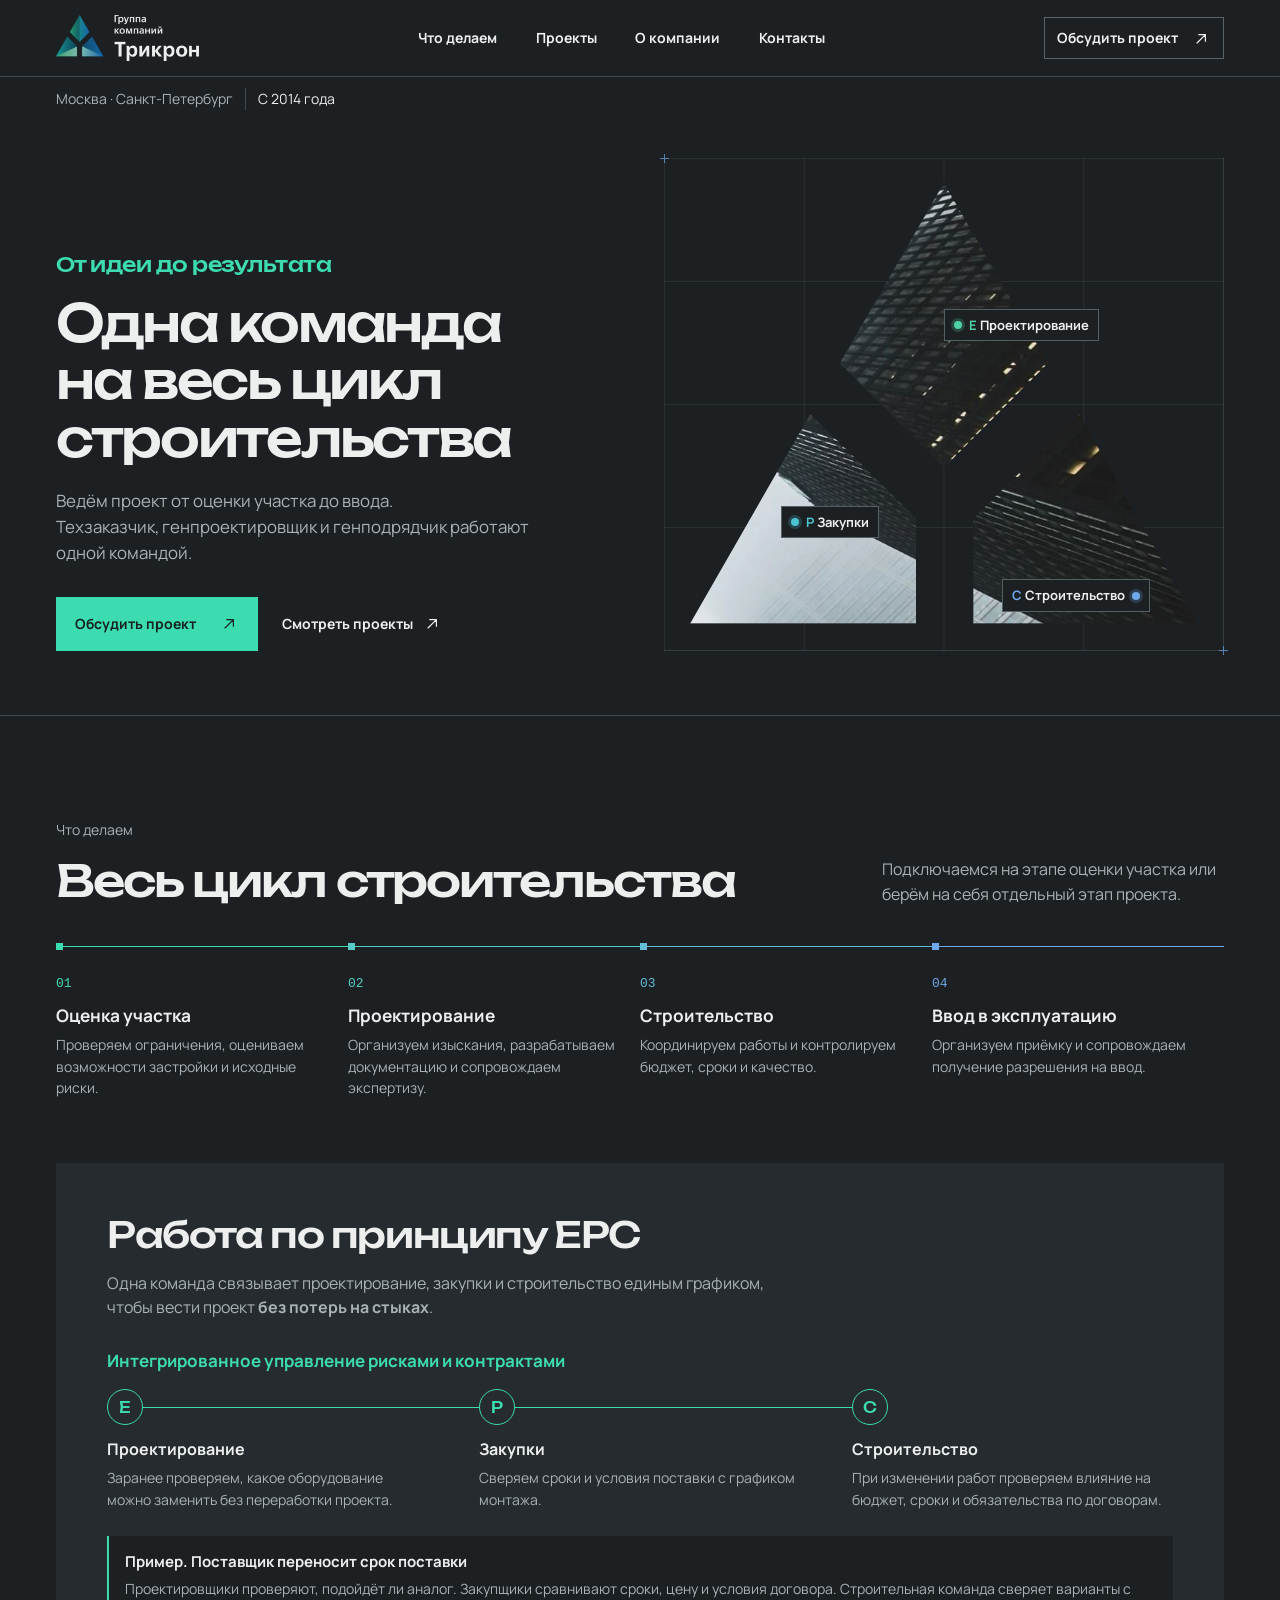
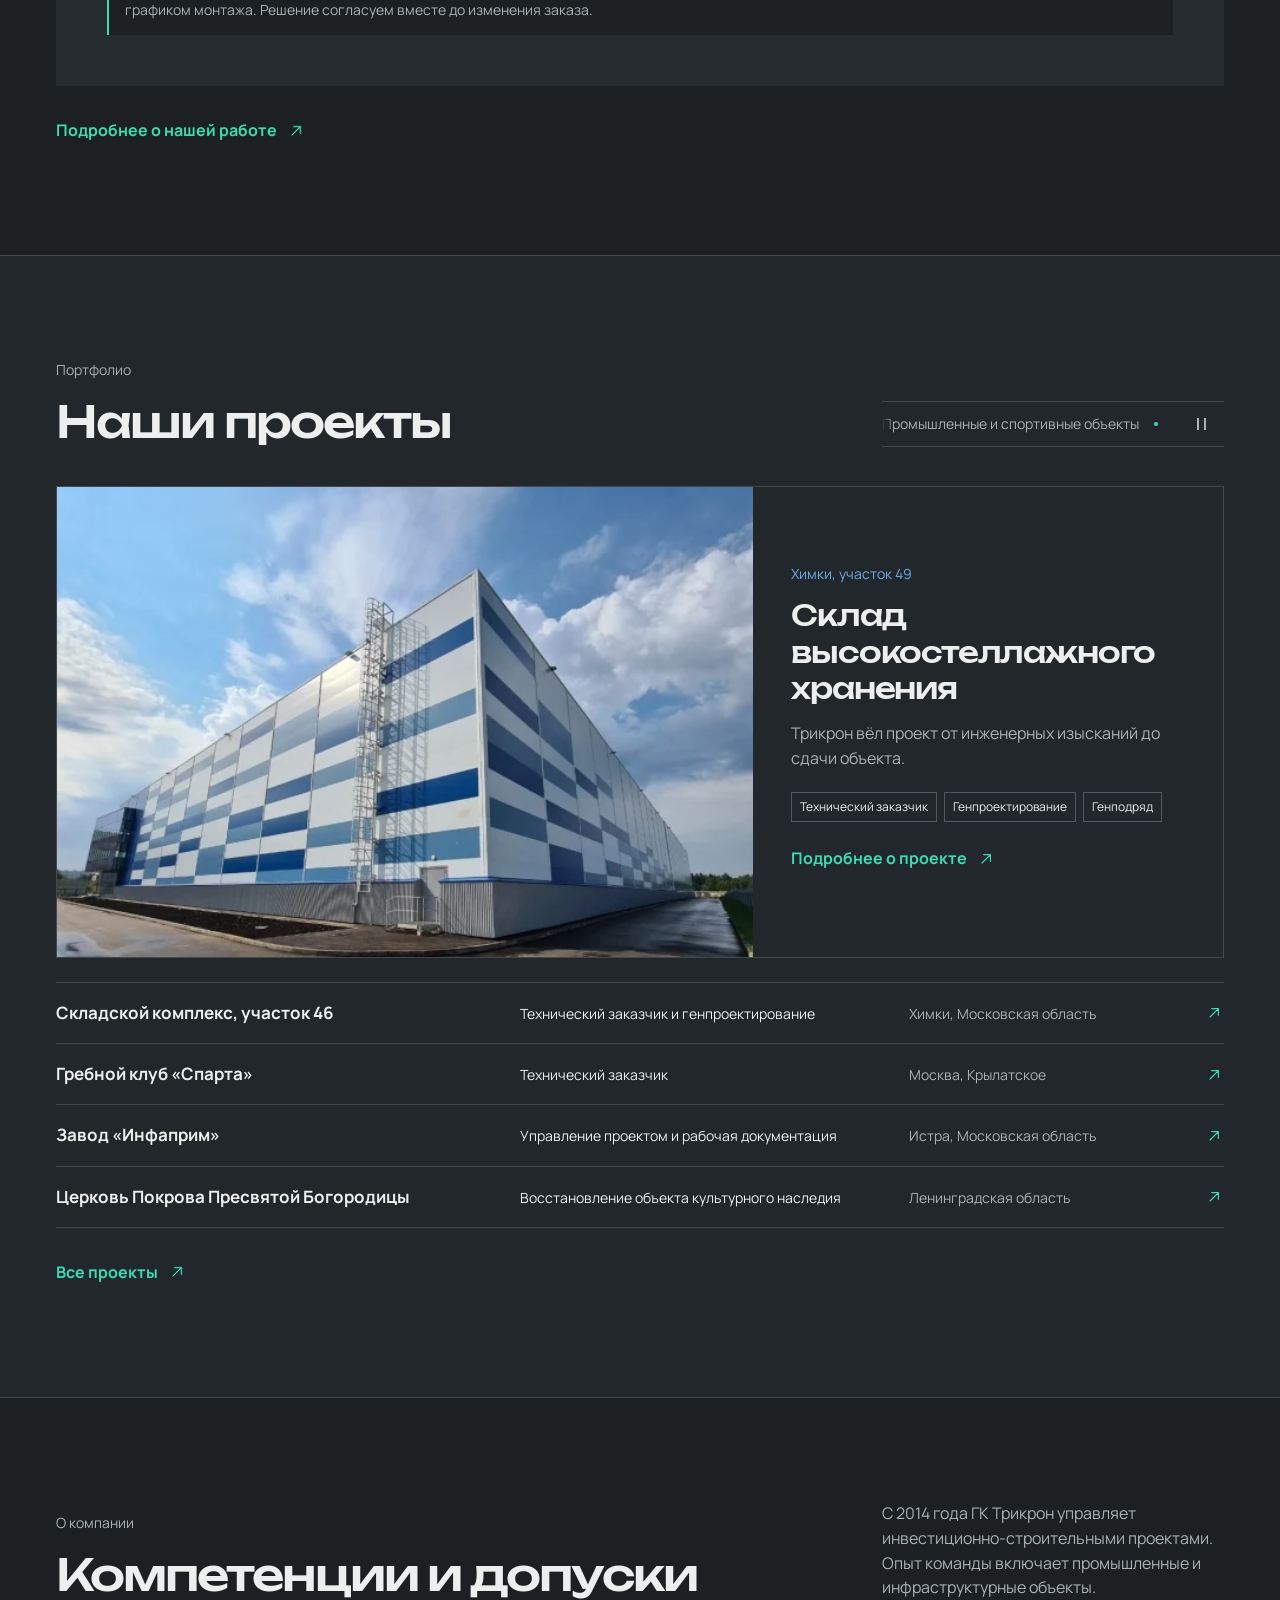
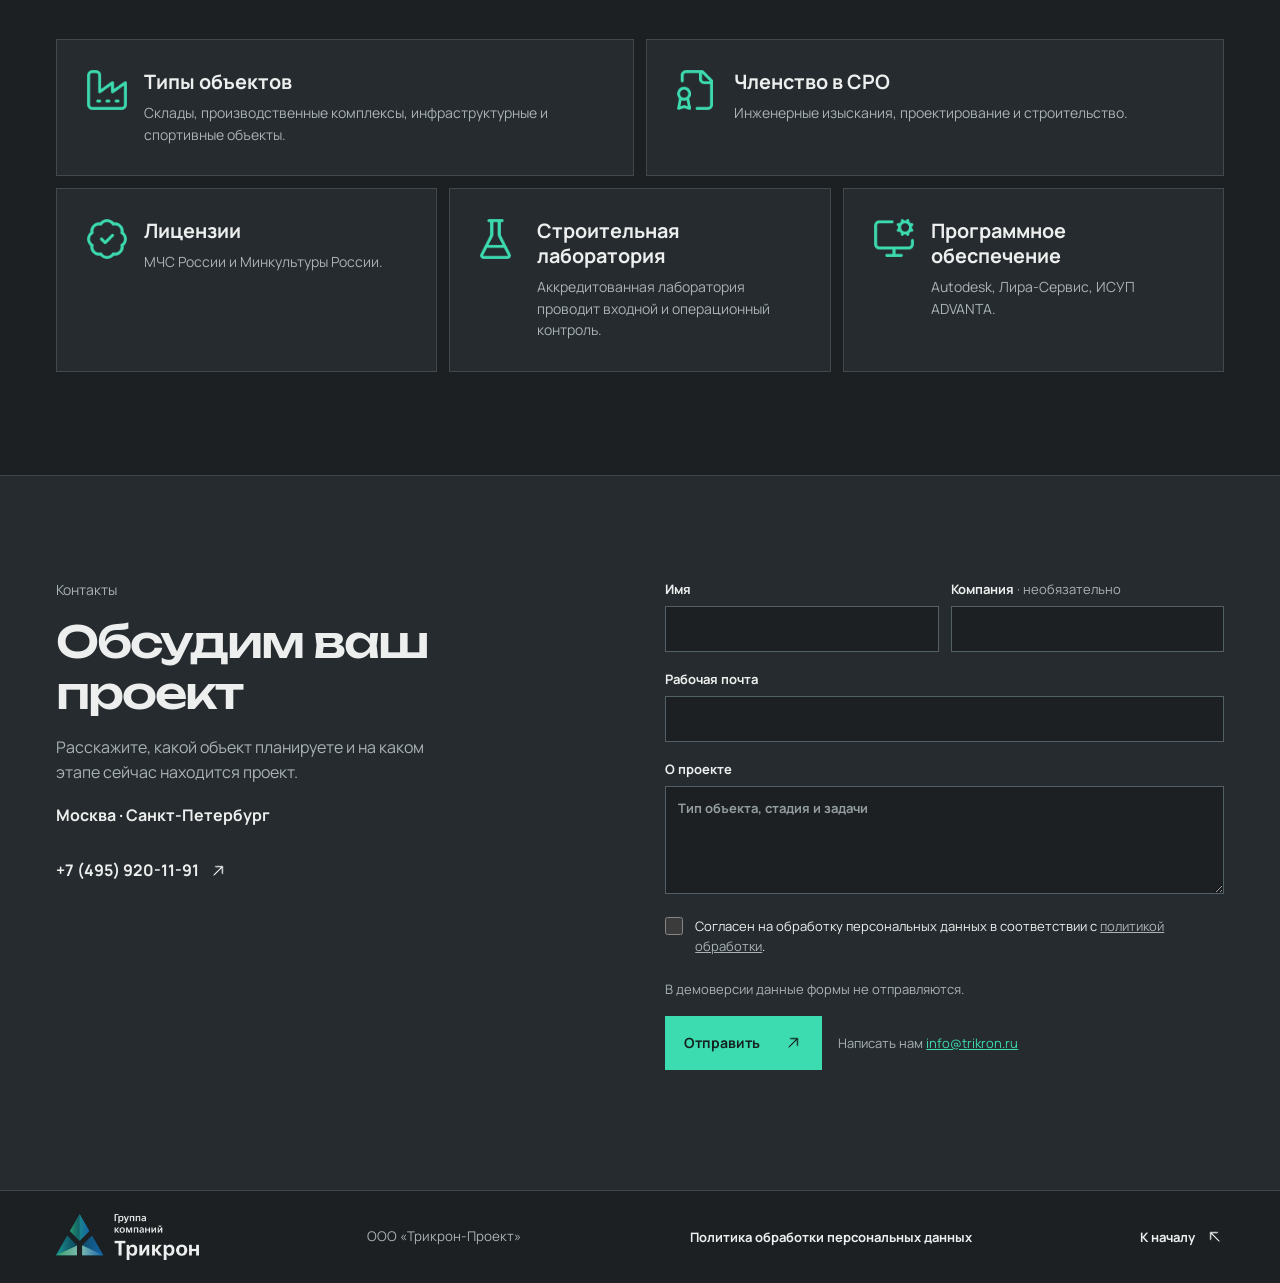
==== commit 7eca2de0: "Fix EPC markup and responsive construction timeline" ====
--- a/prototype/index.html
+++ b/prototype/index.html
@@ -85,7 +85,7 @@
     .section-head{display:grid;grid-template-columns:1fr .43fr;gap:30px;align-items:end;margin-bottom:39px}
     .section-head h2,.contact h2{font-size:clamp(30px,3.55vw,54px);margin-top:15px}
     .section-head p,.contact p{color:var(--muted);font-size:16px;max-width:40ch}
-    .stages{--trace-step:650ms;display:grid;grid-template-columns:repeat(4,1fr);padding:0;margin:0;list-style:none}
+    .stages{--trace-step:650ms;display:grid;grid-template-columns:repeat(4,minmax(0,1fr));padding:0;margin:0;list-style:none}
     .stages li{position:relative;padding:22px 18px 0 0;border-top:1px solid var(--line)}
     .stages li::before{content:"";position:absolute;top:-4px;left:0;width:7px;height:7px;background:var(--stage)}
     .stages li:nth-child(1){--stage:#3ddbb0}
@@ -95,10 +95,23 @@
     .stage-num{font:13px var(--mono);color:var(--stage)}
     .stages h3{font-size:clamp(15px,1.35vw,19px);margin:12px 0 7px;line-height:1.25}
     .stages p{font-size:14px;color:var(--muted);max-width:30ch}
-    .stages li::after{content:"";position:absolute;top:-1px;left:0;width:100%;height:1px;background:var(--stage);transform:scaleX(0);transform-origin:left}
+    .stages li::after{content:"";position:absolute;top:-1px;left:0;width:100%;height:1px;background:var(--stage);transform-origin:left}
     .stages li:nth-child(2){--trace-delay:var(--trace-step)}
     .stages li:nth-child(3){--trace-delay:calc(2 * var(--trace-step))}
-    .epc{margin-top:64px;padding:clamp(22px,4vw,52px);background:var(--panel)}\n    .epc h3{font:500 clamp(22px,2.8vw,40px)/1.18 var(--display);letter-spacing:-.04em;margin-bottom:14px}\n    .epc p{color:var(--muted)}\n    .epc-intro{max-width:66ch}\n    .epc-governance-title{margin:30px 0 16px;color:var(--mint);font-size:17px;line-height:1.35}\n    .epc-flow{--flow-gap:clamp(18px,4vw,52px);--marker-size:36px;display:grid;grid-template-columns:repeat(3,minmax(0,1fr));gap:var(--flow-gap);margin:0;padding:0;list-style:none}\n    .epc-flow li{position:relative}\n    .epc-flow li:not(:last-child)::after{content:"";position:absolute;top:calc(var(--marker-size) / 2);left:var(--marker-size);width:calc(100% + var(--flow-gap) - var(--marker-size));height:1px;background:var(--mint)}\n    .epc-marker{display:grid;place-items:center;width:var(--marker-size);height:var(--marker-size);border:1px solid var(--mint);border-radius:50%;color:var(--mint);font:500 15px/1 var(--display)}\n    .epc-step-title{display:block;margin:12px 0 5px}\n    .epc-flow p,.epc-example p{margin:0;font-size:14px}\n    .epc-example{margin-top:26px;padding:14px 16px;border-left:2px solid var(--mint);background:var(--bg)}\n    .epc-example h4{margin:0 0 4px;font-size:15px}\n    .services-more{margin-top:22px;color:var(--mint);font-weight:700}
+    .epc{margin-top:64px;padding:clamp(22px,4vw,52px);background:var(--panel)}
+    .epc h3{font:500 clamp(22px,2.8vw,40px)/1.18 var(--display);letter-spacing:-.04em;margin-bottom:14px}
+    .epc p{color:var(--muted)}
+    .epc-intro{max-width:66ch}
+    .epc-governance-title{margin:30px 0 16px;color:var(--mint);font-size:17px;line-height:1.35}
+    .epc-flow{--flow-gap:clamp(18px,4vw,52px);--marker-size:36px;display:grid;grid-template-columns:repeat(3,minmax(0,1fr));gap:var(--flow-gap);margin:0;padding:0;list-style:none}
+    .epc-flow li{position:relative}
+    .epc-flow li:not(:last-child)::after{content:"";position:absolute;top:calc(var(--marker-size) / 2);left:var(--marker-size);width:calc(100% + var(--flow-gap) - var(--marker-size));height:1px;background:var(--mint)}
+    .epc-marker{display:grid;place-items:center;width:var(--marker-size);height:var(--marker-size);border:1px solid var(--mint);border-radius:50%;color:var(--mint);font:500 15px/1 var(--display)}
+    .epc-step-title{display:block;margin:12px 0 5px}
+    .epc-flow p,.epc-example p{margin:0;font-size:14px}
+    .epc-example{margin-top:26px;padding:14px 16px;border-left:2px solid var(--mint);background:var(--bg)}
+    .epc-example h4{margin:0 0 4px;font-size:15px}
+    .services-more{margin-top:22px;color:var(--mint);font-weight:700}
     .projects{background:#22272b;border-block:1px solid var(--line)}
     .project-ticker{display:grid;grid-template-columns:minmax(0,1fr) auto;align-items:center;gap:8px;min-width:0;border-block:1px solid var(--line)}
     .project-ticker-viewport{min-width:0}
@@ -182,7 +195,17 @@
       .header-inner{gap:13px}
       .header-action{display:none}
       .hero-inner{padding-block:18px 39px}
-      .stages li{padding-inline:13px}
+      #services .section-head{grid-template-columns:minmax(0,1fr);gap:14px}
+      #services .section-head p{max-width:60ch}
+      .stages{grid-template-columns:minmax(0,1fr);margin-left:4px}
+      .stages li{display:grid;grid-template-columns:25px minmax(0,1fr);column-gap:10px;padding:0 0 25px 15px;border-top:0;border-left:1px solid var(--line)}
+      .stages li:last-child{padding-bottom:0;border-left-color:transparent}
+      .stages li::before{top:5px;left:-4px}
+      .stages li::after{top:8px;left:-1px;width:1px;height:100%;transform-origin:top}
+      .stages li:last-child::after{display:none}
+      .stages h3{margin:0 0 6px;font-size:17px}
+      .stages p{grid-column:2;max-width:54ch}
+      .stage-num{line-height:20px}
     }
     @media(max-width:660px){
       :root{--page:calc(100% - 36px)}
@@ -206,16 +229,13 @@
       .section{padding-block:58px}
       .section-head,.contact-inner{grid-template-columns:1fr;gap:17px}
       .section-head{margin-bottom:25px}
-      .stages{grid-template-columns:1fr;margin-left:4px}
-      .stages li{display:grid;grid-template-columns:25px 1fr;column-gap:10px;padding:0 0 25px 15px;border-top:0;border-left:1px solid var(--line)}
-      .stages li:last-child{padding-bottom:0;border-left-color:transparent}
-      .stages li::before{top:5px;left:-4px}
-      .stages li:not(:last-child)::after{top:8px;left:-1px;width:1px;height:100%;transform:scaleY(0);transform-origin:top}
-      .stages li:last-child::after{display:none}
-      .stages h3{margin:0 0 6px;font-size:17px}
-      .stages p{grid-column:2;max-width:40ch}
-      .stage-num{line-height:20px}
-      .epc{margin-top:36px}\n      .epc-flow{--flow-gap:18px;grid-template-columns:1fr}\n      .epc-flow li{padding-left:calc(var(--marker-size) + 12px)}\n      .epc-flow li:not(:last-child)::after{top:var(--marker-size);left:calc(var(--marker-size) / 2);width:1px;height:calc(100% + var(--flow-gap) - var(--marker-size))}\n      .epc-marker{position:absolute;top:0;left:0}\n      .epc-step-title{margin-top:0}\n      .featured{grid-template-columns:minmax(0,1fr)}
+      .epc{margin-top:36px}
+      .epc-flow{--flow-gap:18px;grid-template-columns:1fr}
+      .epc-flow li{padding-left:calc(var(--marker-size) + 12px)}
+      .epc-flow li:not(:last-child)::after{top:var(--marker-size);left:calc(var(--marker-size) / 2);width:1px;height:calc(100% + var(--flow-gap) - var(--marker-size))}
+      .epc-marker{position:absolute;top:0;left:0}
+      .epc-step-title{margin-top:0}
+      .featured{grid-template-columns:minmax(0,1fr)}
       .featured-copy h3{font-size:clamp(18px,5.4vw,21px);overflow-wrap:anywhere}
       .featured-image{min-height:0;aspect-ratio:1.68}
       .project-list a{grid-template-columns:1fr auto;gap:3px 12px}
@@ -236,9 +256,10 @@
       .hero-art.is-revealing .hero-photo{animation:photo-reveal 800ms ease-out both}
       .hero-art.is-revealing .hero-scan{display:block;position:absolute;inset:0;pointer-events:none;animation:scan-travel 800ms ease-out both}
       .hero-scan::before{content:"";position:absolute;left:0;right:0;top:0;height:1px;background:var(--blue)}
+      .stages.trace-ready li::after{transform:scale(0)}
       .stages.is-tracing li:not(:last-child)::after{animation:trace-stage var(--trace-step) linear var(--trace-delay,0ms) both}
     }
-    @media(min-width:661px) and (prefers-reduced-motion:no-preference){
+    @media(min-width:851px) and (prefers-reduced-motion:no-preference){
       .stages.is-tracing li:last-child::after{animation:trace-stage 250ms ease-out calc(3 * var(--trace-step)) both}
     }
     @media(max-width:660px) and (prefers-reduced-motion:no-preference){
@@ -246,11 +267,10 @@
     }
     @keyframes photo-reveal{from{clip-path:inset(0 0 100%)}to{clip-path:inset(0)}}
     @keyframes scan-travel{0%{transform:translateY(0);opacity:0}13%{opacity:.68}78%{opacity:.55}100%{transform:translateY(100%);opacity:0}}
-    @keyframes trace-stage{to{transform:scale(1)}}
+    @keyframes trace-stage{from{transform:scale(0)}to{transform:scale(1)}}
     @keyframes hotspot-drift{from{translate:0 -2px}to{translate:0 2px}}
     @media(prefers-reduced-motion:reduce){
       *,*::before,*::after{scroll-behavior:auto!important;transition:none!important}
-      .stages li::after,.stages li:not(:last-child)::after{transform:none}
     }
   </style>
 </head>
@@ -321,7 +341,32 @@
         <li><span class="stage-num">03</span><h3>Строительство</h3><p>Координируем работы и контролируем бюджет, сроки и качество.</p></li>
         <li><span class="stage-num">04</span><h3>Ввод в эксплуатацию</h3><p>Организуем приёмку и сопровождаем получение разрешения на ввод.</p></li>
       </ol>
-      <section class="epc" id="epc" aria-labelledby="epc-title">\n        <h3 id="epc-title">Работа по принципу EPC</h3>\n        <p class="epc-intro">Одна команда связывает проектирование, закупки и строительство единым графиком, чтобы вести проект <strong>без потерь на стыках</strong>.</p>\n        <h4 class="epc-governance-title" id="epc-governance-title">Интегрированное управление рисками и контрактами</h4>\n        <ol class="epc-flow" role="list" aria-labelledby="epc-governance-title">\n          <li>\n            <span class="epc-marker" aria-hidden="true">E</span>\n            <strong class="epc-step-title">Проектирование</strong>\n            <p>Заранее проверяем, какое оборудование можно заменить без переработки проекта.</p>\n          </li>\n          <li>\n            <span class="epc-marker" aria-hidden="true">P</span>\n            <strong class="epc-step-title">Закупки</strong>\n            <p>Сверяем сроки и условия поставки с графиком монтажа.</p>\n          </li>\n          <li>\n            <span class="epc-marker" aria-hidden="true">C</span>\n            <strong class="epc-step-title">Строительство</strong>\n            <p>При изменении работ проверяем влияние на бюджет, сроки и обязательства по договорам.</p>\n          </li>\n        </ol>\n        <div class="epc-example">\n          <h4>Пример. Поставщик переносит срок поставки</h4>\n          <p>Проектировщики проверяют, подойдёт ли аналог. Закупщики сравнивают сроки, цену и условия договора. Строительная команда сверяет варианты с графиком монтажа. Решение согласуем вместе до изменения заказа.</p>\n        </div>\n      </section>
+      <section class="epc" id="epc" aria-labelledby="epc-title">
+        <h3 id="epc-title">Работа по принципу EPC</h3>
+        <p class="epc-intro">Одна команда связывает проектирование, закупки и строительство единым графиком, чтобы вести проект <strong>без потерь на стыках</strong>.</p>
+        <h4 class="epc-governance-title" id="epc-governance-title">Интегрированное управление рисками и контрактами</h4>
+        <ol class="epc-flow" role="list" aria-labelledby="epc-governance-title">
+          <li>
+            <span class="epc-marker" aria-hidden="true">E</span>
+            <strong class="epc-step-title">Проектирование</strong>
+            <p>Заранее проверяем, какое оборудование можно заменить без переработки проекта.</p>
+          </li>
+          <li>
+            <span class="epc-marker" aria-hidden="true">P</span>
+            <strong class="epc-step-title">Закупки</strong>
+            <p>Сверяем сроки и условия поставки с графиком монтажа.</p>
+          </li>
+          <li>
+            <span class="epc-marker" aria-hidden="true">C</span>
+            <strong class="epc-step-title">Строительство</strong>
+            <p>При изменении работ проверяем влияние на бюджет, сроки и обязательства по договорам.</p>
+          </li>
+        </ol>
+        <div class="epc-example">
+          <h4>Пример. Поставщик переносит срок поставки</h4>
+          <p>Проектировщики проверяют, подойдёт ли аналог. Закупщики сравнивают сроки, цену и условия договора. Строительная команда сверяет варианты с графиком монтажа. Решение согласуем вместе до изменения заказа.</p>
+        </div>
+      </section>
       <a class="text-link services-more" href="services/index.html">Подробнее о нашей работе <span class="arrow" aria-hidden="true"></span></a>
     </section>
     <section class="section projects" id="projects" aria-labelledby="projects-title">
@@ -516,6 +561,7 @@
           stageObserver.disconnect();
         }
       }, {threshold: .2});
+      stages.classList.add('trace-ready');
       stageObserver.observe(stages);
     }
 
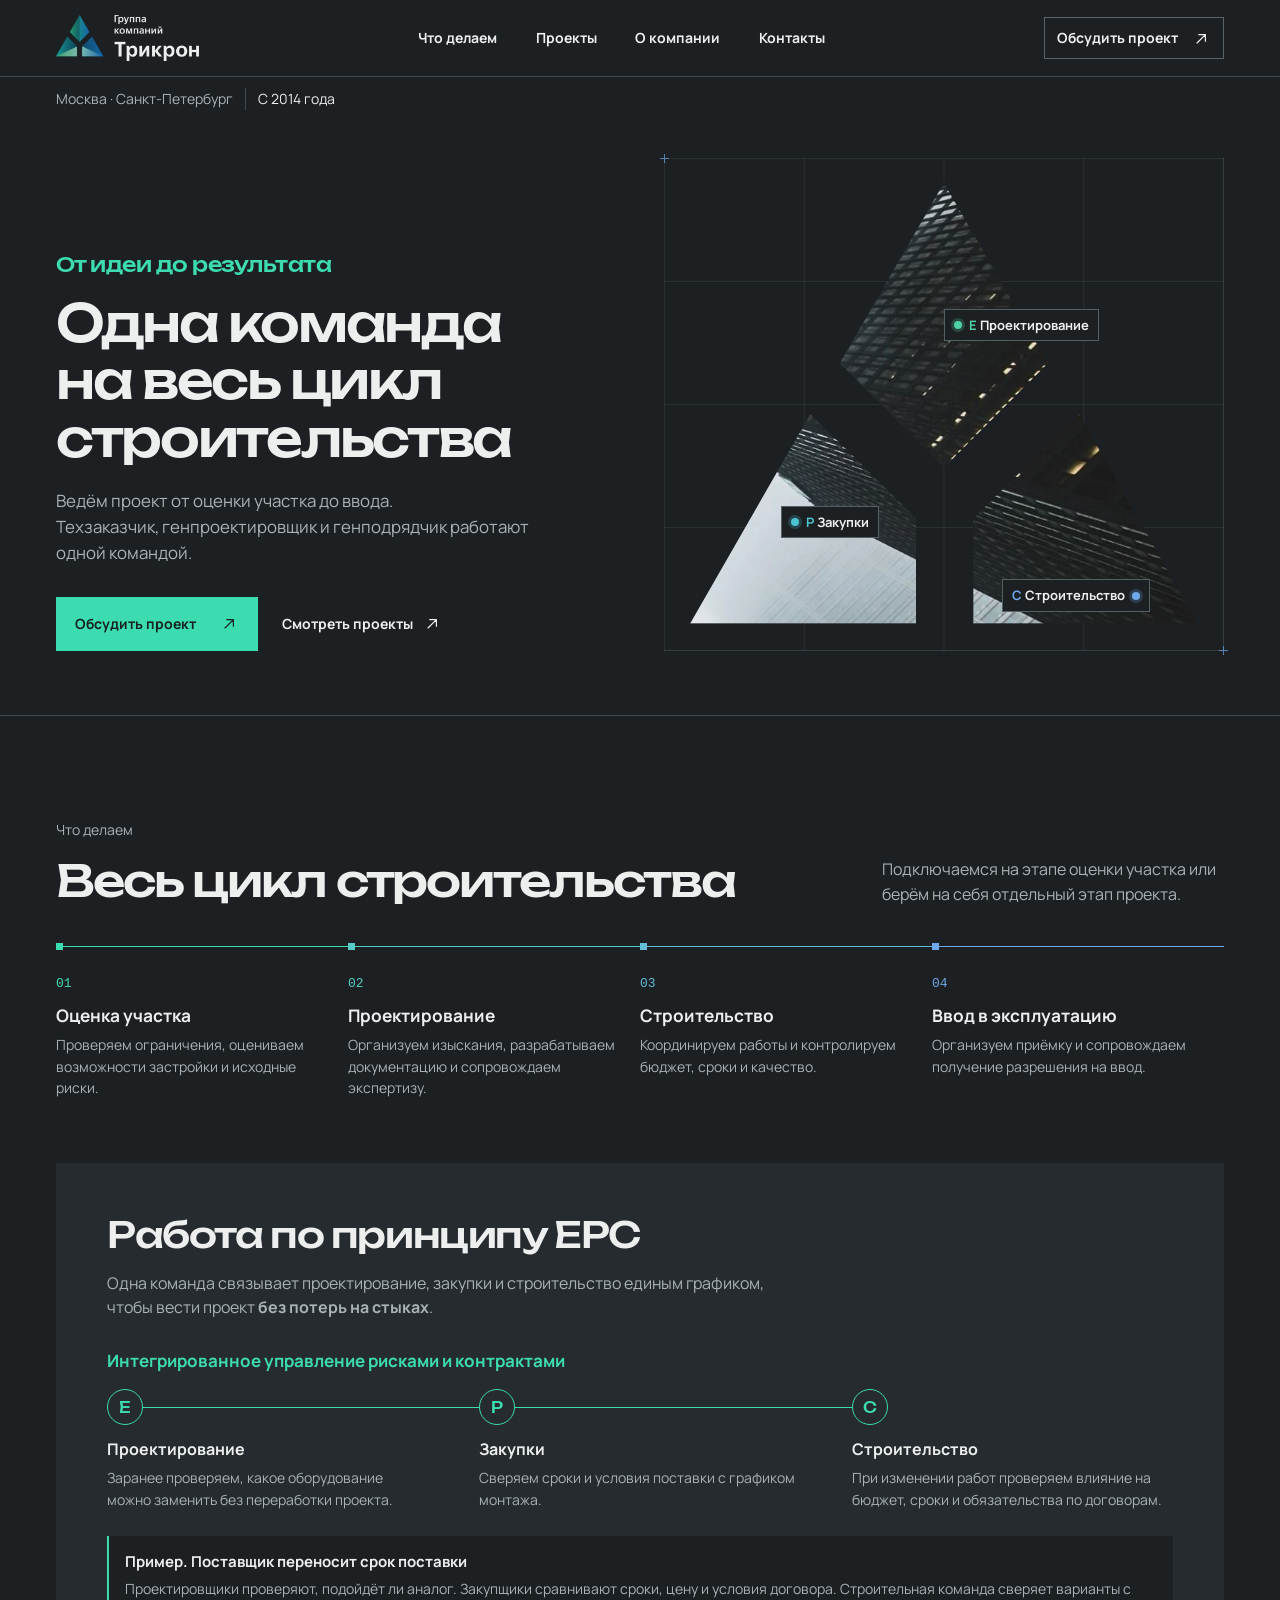
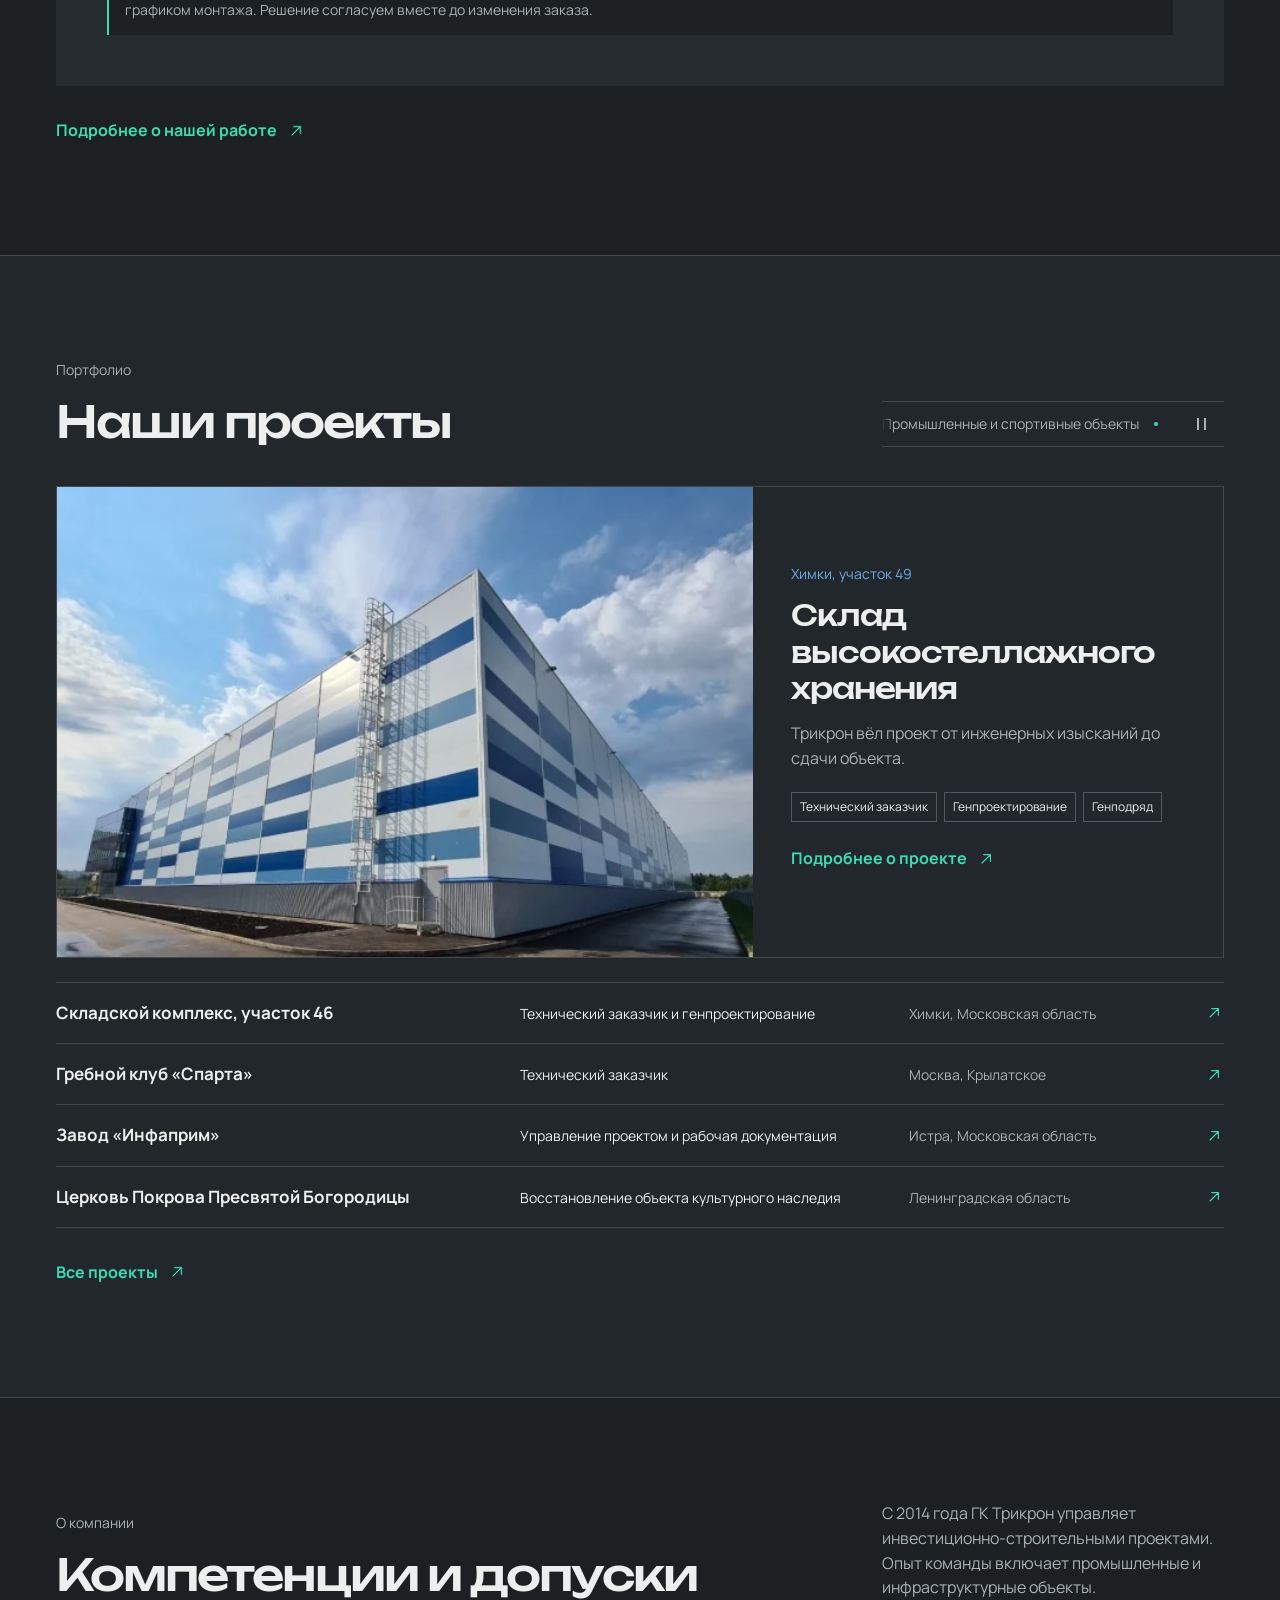
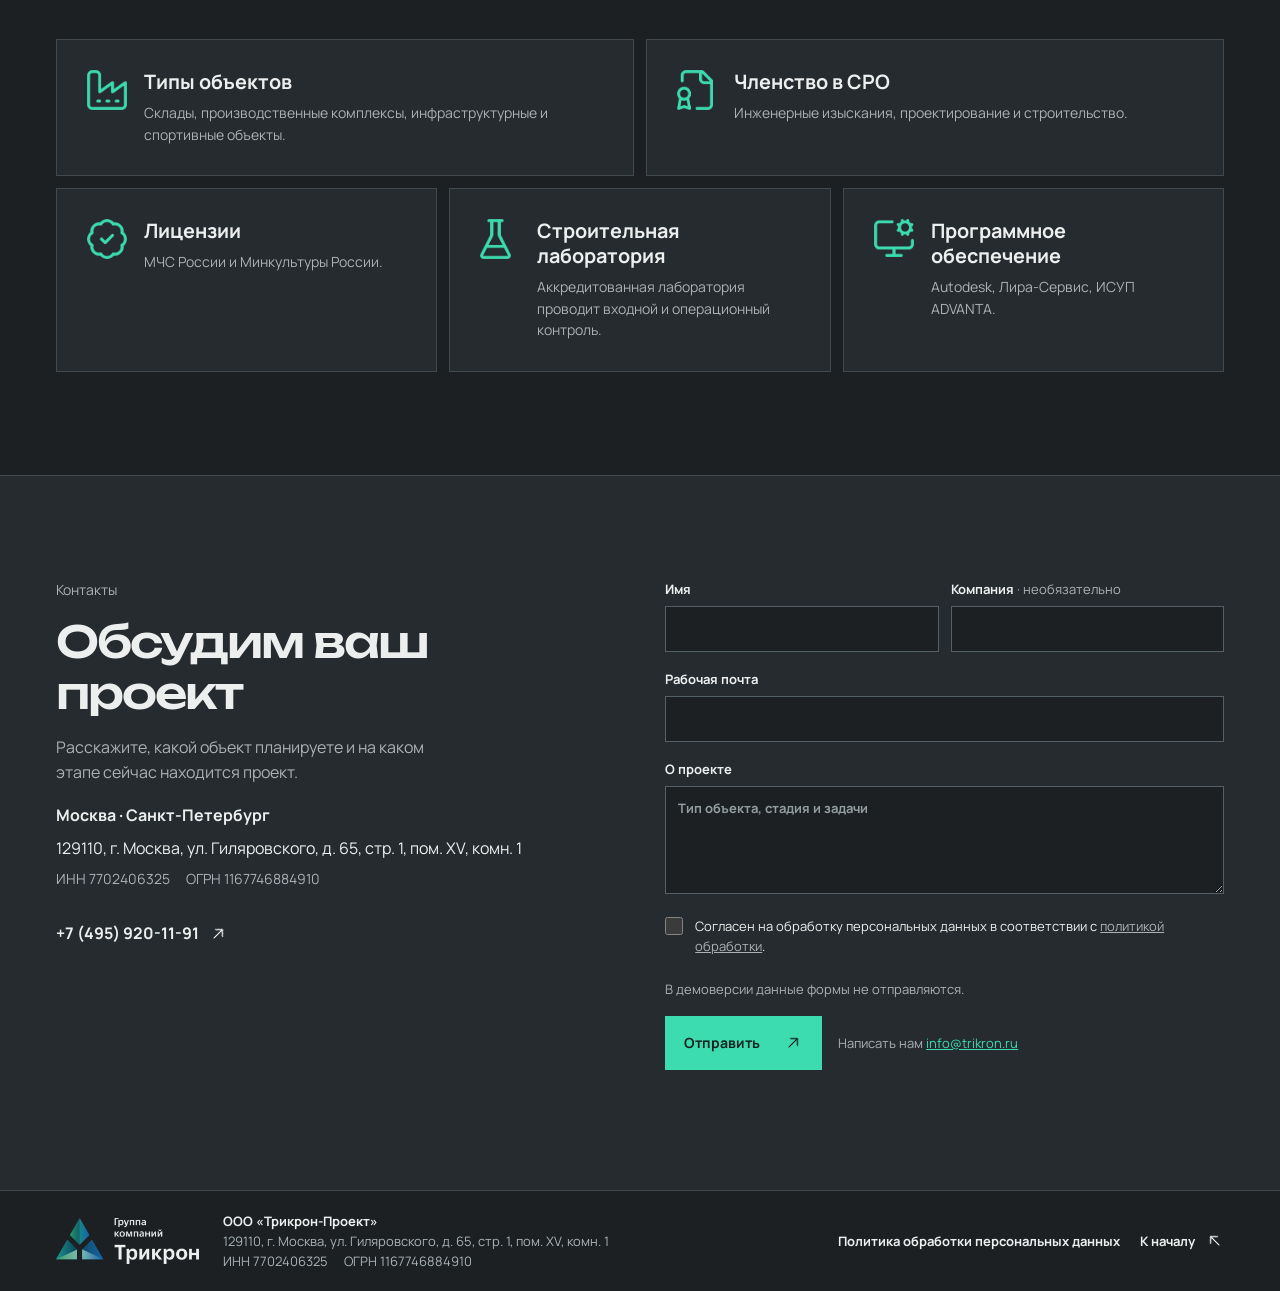
==== commit a9a5a53c: "Add Trikron address and company details" ====
--- a/prototype/index.html
+++ b/prototype/index.html
@@ -162,6 +162,10 @@
     .contact-links{display:grid;justify-items:start;gap:0;margin-top:21px;font-weight:700}
     .contact-links a{min-height:44px}
     .contact .office-locations{margin-top:18px;color:var(--ink);font-weight:700}
+    .company-address{font-style:normal}
+    .contact .company-address{margin-top:8px;color:var(--ink)}
+    .company-ids{display:flex;flex-wrap:wrap;gap:2px 16px}
+    .contact .company-ids{margin-top:8px;font-size:14px}
     form{display:grid;grid-template-columns:1fr 1fr;gap:17px 12px;align-content:start}
     form label{display:grid;gap:7px;font-size:13px;font-weight:700;min-width:0}
     .wide{grid-column:1/-1}
@@ -182,8 +186,10 @@
     .form-actions button:disabled{opacity:.65;cursor:wait}
     .form-result{color:var(--ink);border-left:2px solid var(--mint);padding-left:12px}
     .footer{border-top:1px solid var(--line)}
-    .footer-inner{display:flex;justify-content:space-between;align-items:center;gap:16px;min-height:92px}
-    .footer small{color:var(--muted)}
+    .footer-inner{display:flex;flex-wrap:wrap;justify-content:space-between;align-items:center;gap:16px 24px;padding-block:20px}
+    .footer-company{flex:1 1 250px;color:var(--muted);font-size:13px}
+    .footer-company strong{color:var(--ink)}
+    .footer-nav{display:flex;flex-wrap:wrap;align-items:center;gap:4px 20px}
     .footer .text-link{font-size:13px;font-weight:700}
     @media(max-width:1100px){
       :root{--page:calc(100% - 72px)}
@@ -447,6 +453,8 @@
           <h2 id="contact-title">Обсудим ваш проект</h2>
           <p>Расскажите, какой объект планируете и на каком этапе сейчас находится проект.</p>
           <p class="office-locations">Москва · Санкт-Петербург</p>
+          <address class="company-address">129110, г. Москва, ул. Гиляровского, д. 65, стр. 1, пом. XV, комн. 1</address>
+          <p class="company-ids"><span>ИНН 7702406325</span><span>ОГРН 1167746884910</span></p>
           <div class="contact-links">
             <a class="text-link" href="tel:+74959201191">+7 (495) 920-11-91 <span class="arrow" aria-hidden="true"></span></a>
           </div>
@@ -473,9 +481,15 @@
   <footer class="footer">
     <div class="wrap footer-inner">
       <a class="logo" href="#top" aria-label="ГК Трикрон, начало страницы"><img src="assets/logo.webp" alt="" loading="lazy"></a>
-      <small>ООО «Трикрон-Проект»</small>
-      <a class="text-link" href="privacy.html">Политика обработки персональных данных</a>
-      <a class="text-link" href="#top">К началу <span class="arrow arrow-back" aria-hidden="true"></span></a>
+      <div class="footer-company">
+        <strong>ООО «Трикрон-Проект»</strong>
+        <address class="company-address">129110, г. Москва, ул. Гиляровского, д. 65, стр. 1, пом. XV, комн. 1</address>
+        <p class="company-ids"><span>ИНН 7702406325</span><span>ОГРН 1167746884910</span></p>
+      </div>
+      <nav class="footer-nav" aria-label="Ссылки в подвале">
+        <a class="text-link" href="privacy.html">Политика обработки персональных данных</a>
+        <a class="text-link" href="#top">К началу <span class="arrow arrow-back" aria-hidden="true"></span></a>
+      </nav>
     </div>
   </footer>
   <script>
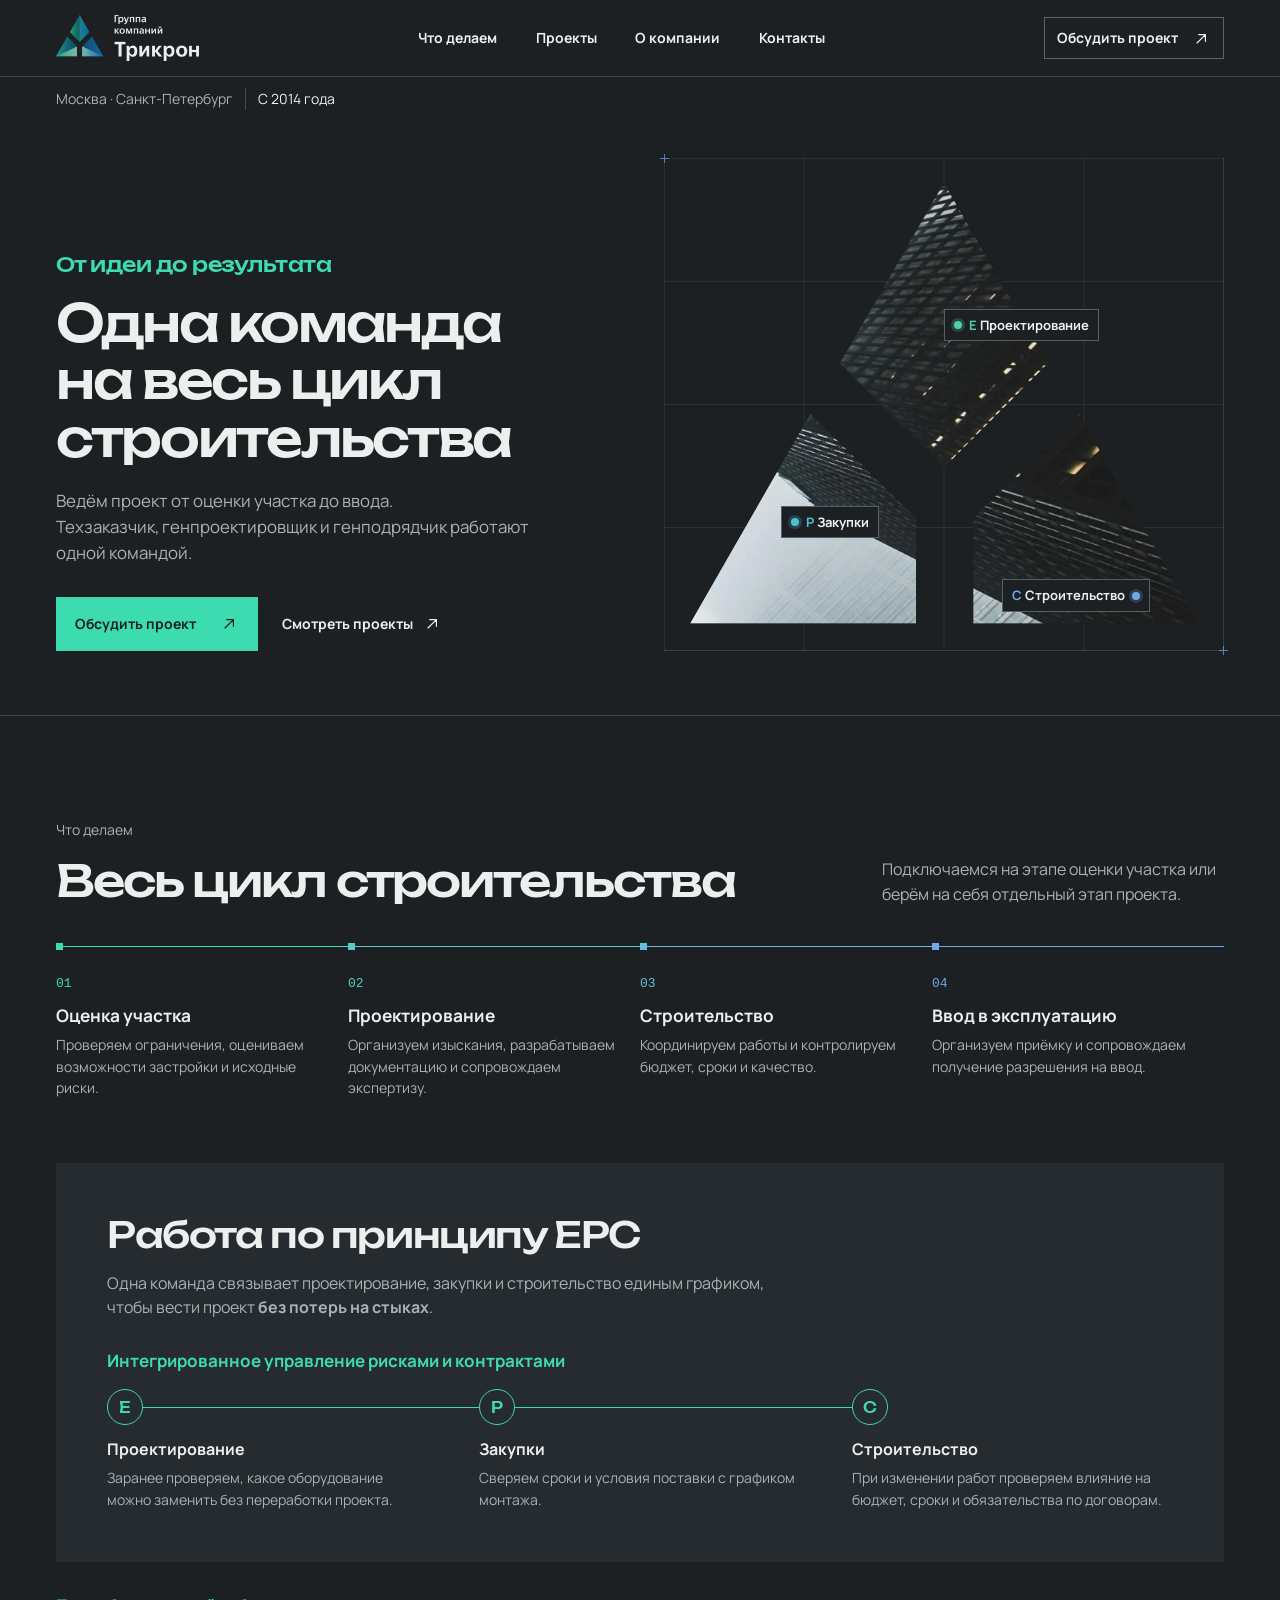
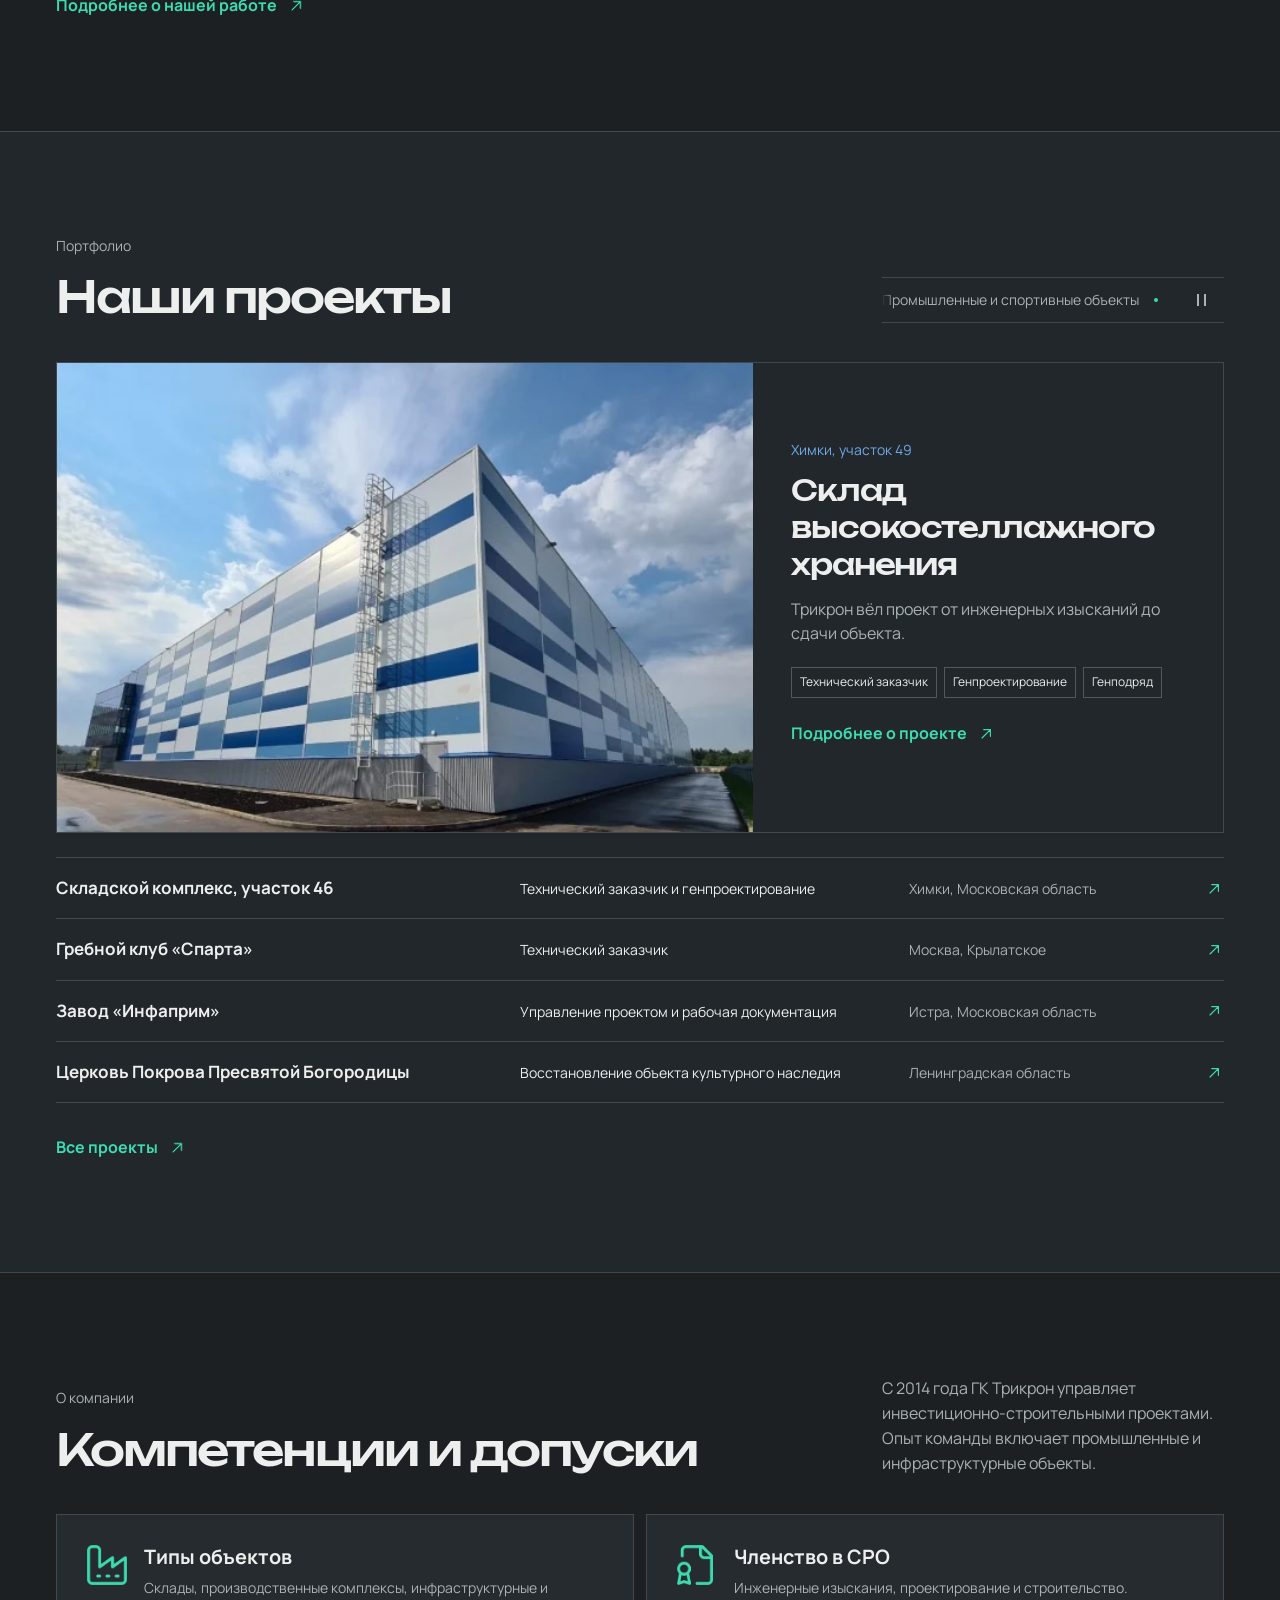
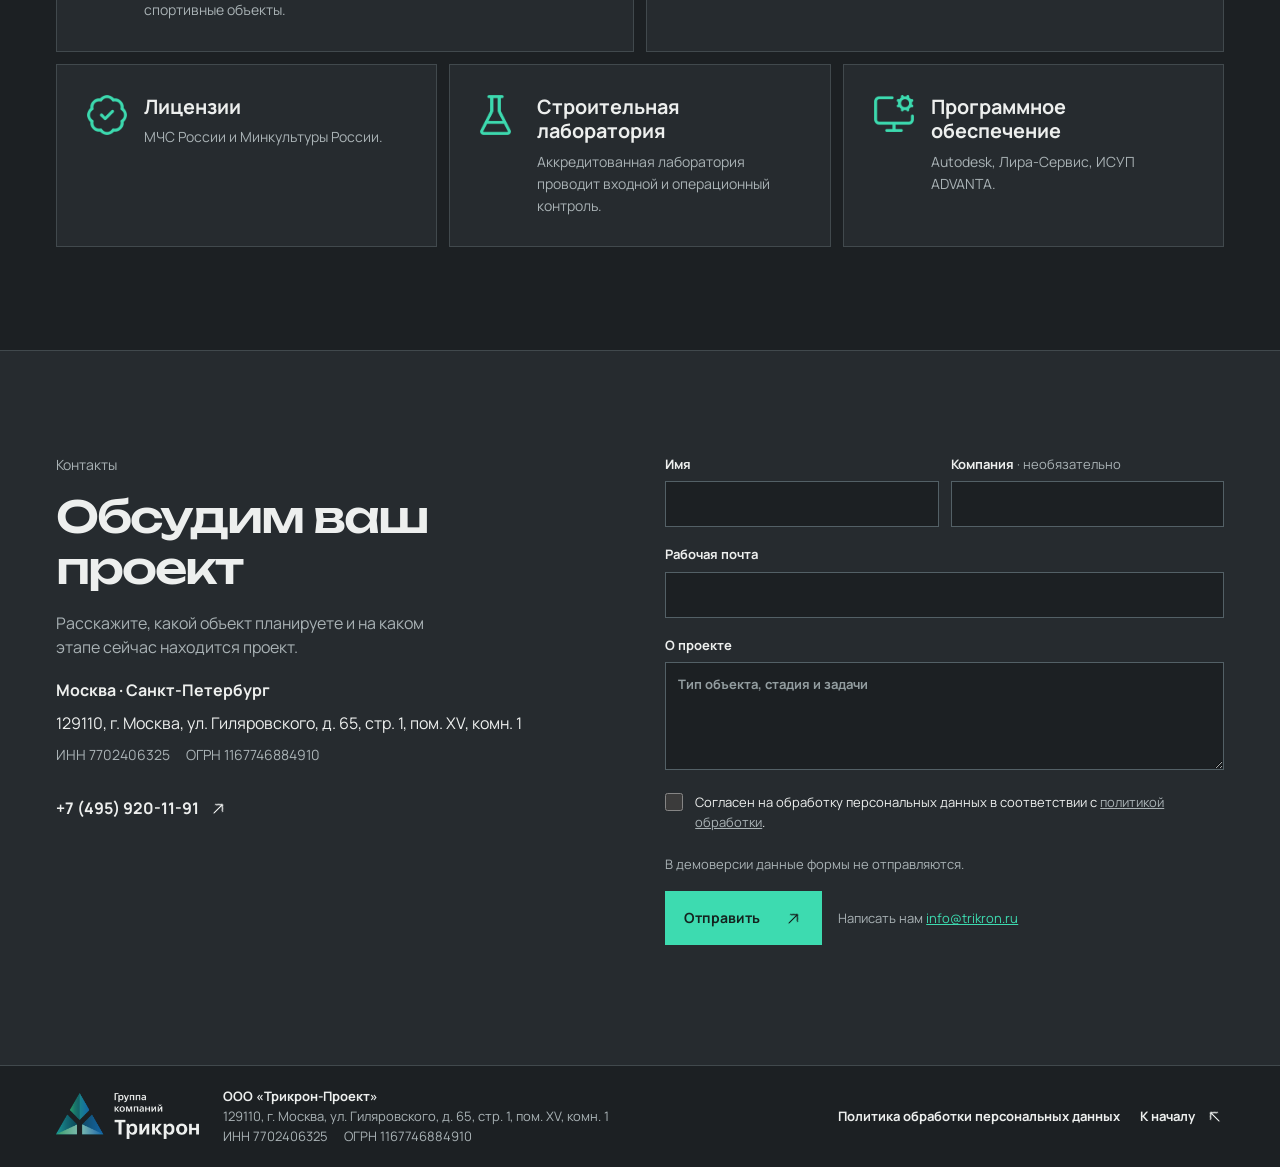
==== commit 2de1dde5: "Remove EPC example from homepage" ====
--- a/prototype/index.html
+++ b/prototype/index.html
@@ -108,9 +108,7 @@
     .epc-flow li:not(:last-child)::after{content:"";position:absolute;top:calc(var(--marker-size) / 2);left:var(--marker-size);width:calc(100% + var(--flow-gap) - var(--marker-size));height:1px;background:var(--mint)}
     .epc-marker{display:grid;place-items:center;width:var(--marker-size);height:var(--marker-size);border:1px solid var(--mint);border-radius:50%;color:var(--mint);font:500 15px/1 var(--display)}
     .epc-step-title{display:block;margin:12px 0 5px}
-    .epc-flow p,.epc-example p{margin:0;font-size:14px}
-    .epc-example{margin-top:26px;padding:14px 16px;border-left:2px solid var(--mint);background:var(--bg)}
-    .epc-example h4{margin:0 0 4px;font-size:15px}
+    .epc-flow p{margin:0;font-size:14px}
     .services-more{margin-top:22px;color:var(--mint);font-weight:700}
     .projects{background:#22272b;border-block:1px solid var(--line)}
     .project-ticker{display:grid;grid-template-columns:minmax(0,1fr) auto;align-items:center;gap:8px;min-width:0;border-block:1px solid var(--line)}
@@ -368,10 +366,6 @@
             <p>При изменении работ проверяем влияние на бюджет, сроки и обязательства по договорам.</p>
           </li>
         </ol>
-        <div class="epc-example">
-          <h4>Пример. Поставщик переносит срок поставки</h4>
-          <p>Проектировщики проверяют, подойдёт ли аналог. Закупщики сравнивают сроки, цену и условия договора. Строительная команда сверяет варианты с графиком монтажа. Решение согласуем вместе до изменения заказа.</p>
-        </div>
       </section>
       <a class="text-link services-more" href="services/index.html">Подробнее о нашей работе <span class="arrow" aria-hidden="true"></span></a>
     </section>
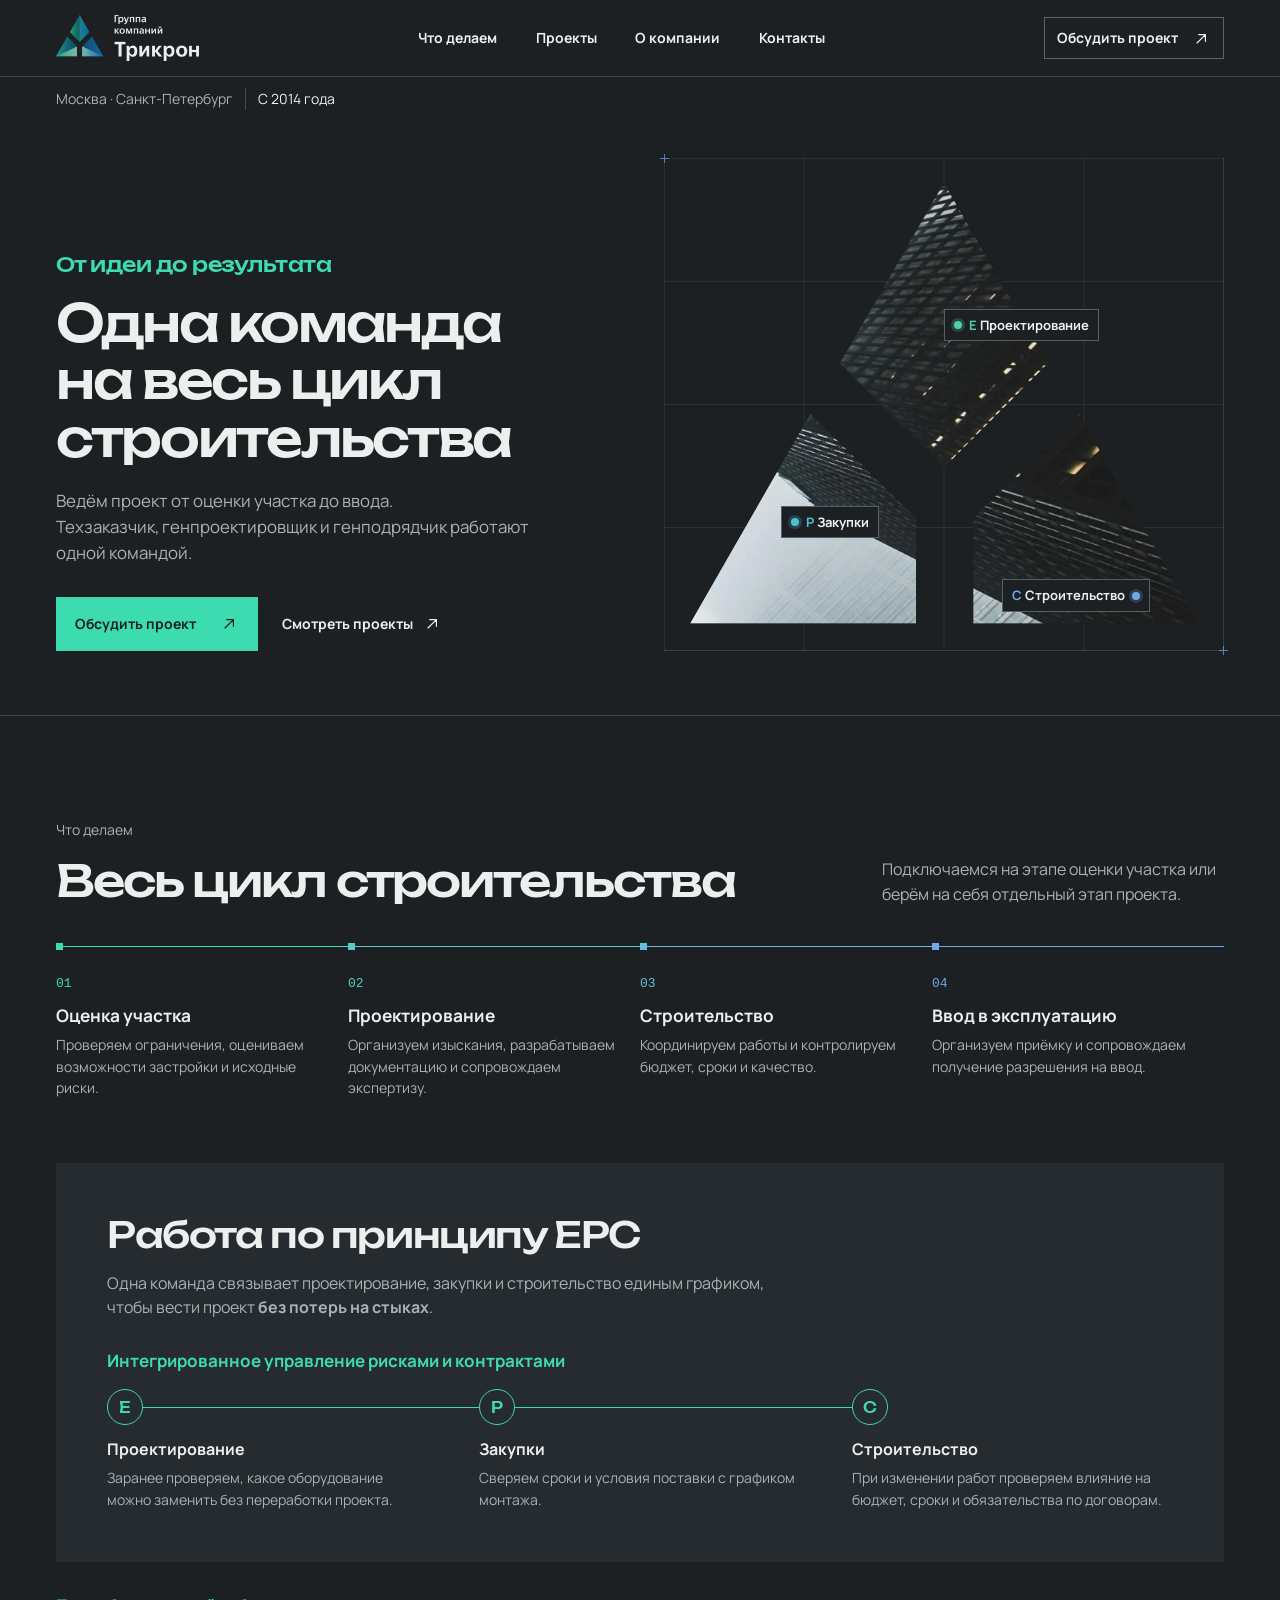
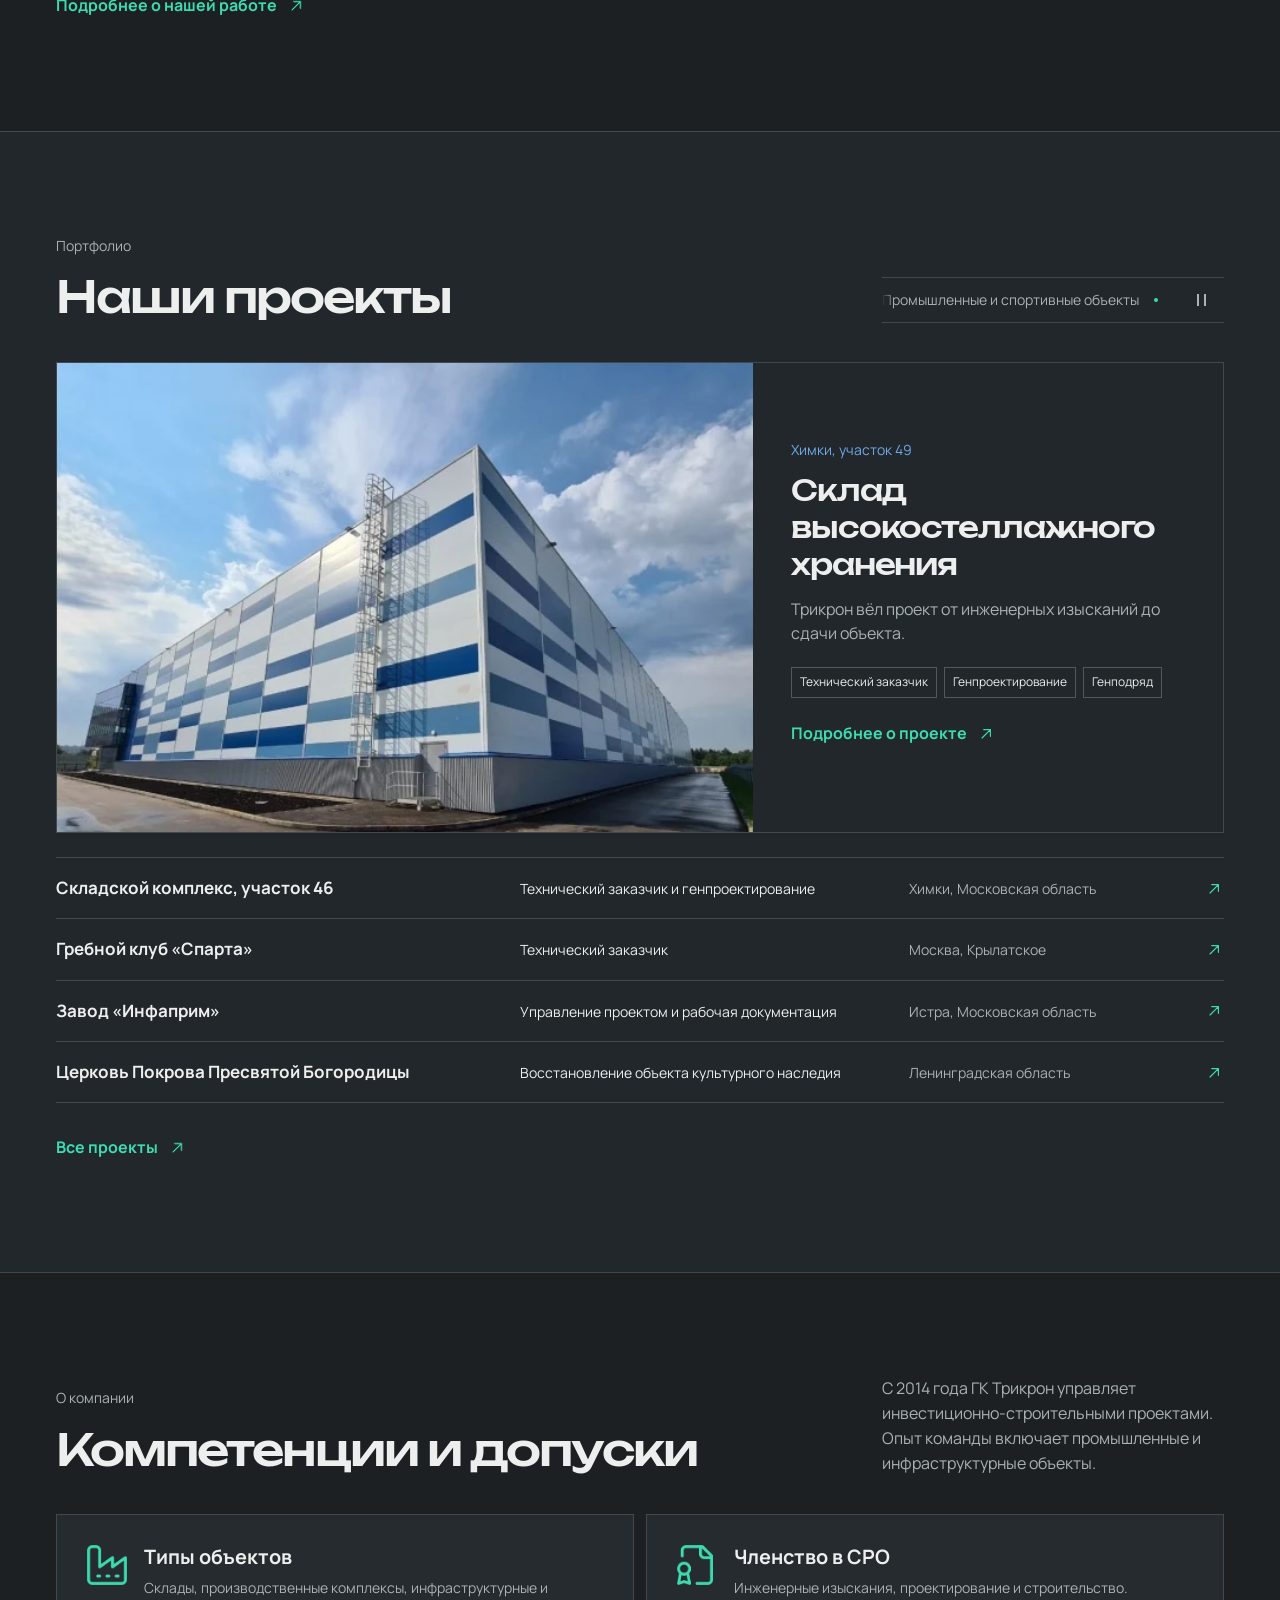
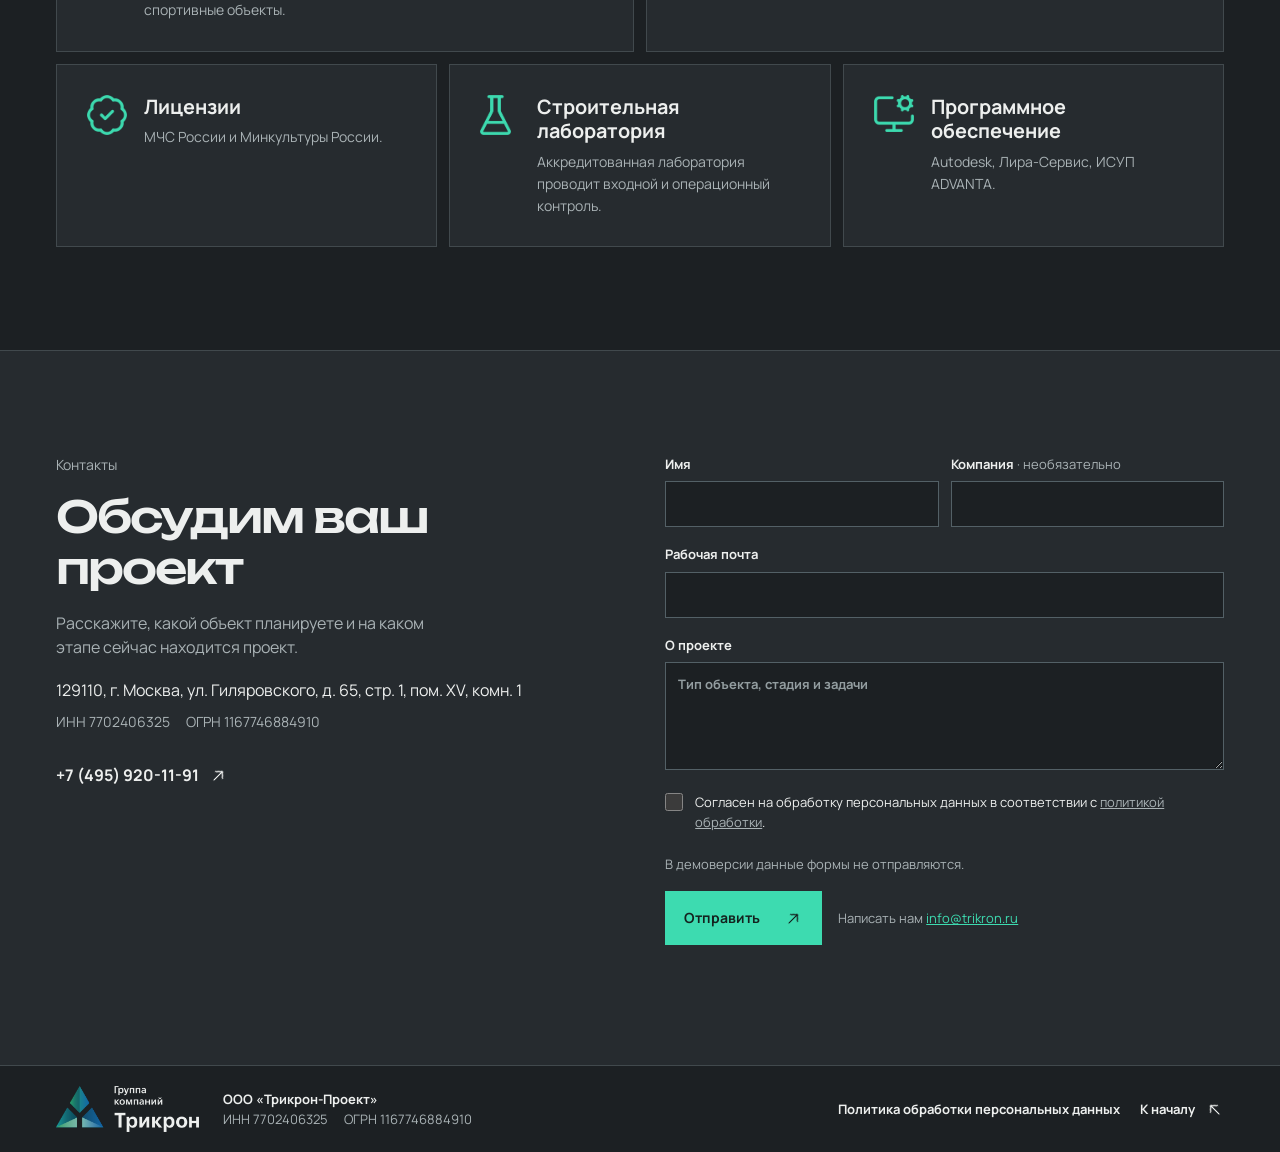
==== commit 58d13c18: "Simplify contact and footer details" ====
--- a/prototype/index.html
+++ b/prototype/index.html
@@ -159,9 +159,8 @@
     .contact h2{margin-bottom:17px}
     .contact-links{display:grid;justify-items:start;gap:0;margin-top:21px;font-weight:700}
     .contact-links a{min-height:44px}
-    .contact .office-locations{margin-top:18px;color:var(--ink);font-weight:700}
     .company-address{font-style:normal}
-    .contact .company-address{margin-top:8px;color:var(--ink)}
+    .contact .company-address{margin-top:18px;color:var(--ink)}
     .company-ids{display:flex;flex-wrap:wrap;gap:2px 16px}
     .contact .company-ids{margin-top:8px;font-size:14px}
     form{display:grid;grid-template-columns:1fr 1fr;gap:17px 12px;align-content:start}
@@ -446,7 +445,6 @@
           <div class="section-id">Контакты</div>
           <h2 id="contact-title">Обсудим ваш проект</h2>
           <p>Расскажите, какой объект планируете и на каком этапе сейчас находится проект.</p>
-          <p class="office-locations">Москва · Санкт-Петербург</p>
           <address class="company-address">129110, г. Москва, ул. Гиляровского, д. 65, стр. 1, пом. XV, комн. 1</address>
           <p class="company-ids"><span>ИНН 7702406325</span><span>ОГРН 1167746884910</span></p>
           <div class="contact-links">
@@ -477,7 +475,6 @@
       <a class="logo" href="#top" aria-label="ГК Трикрон, начало страницы"><img src="assets/logo.webp" alt="" loading="lazy"></a>
       <div class="footer-company">
         <strong>ООО «Трикрон-Проект»</strong>
-        <address class="company-address">129110, г. Москва, ул. Гиляровского, д. 65, стр. 1, пом. XV, комн. 1</address>
         <p class="company-ids"><span>ИНН 7702406325</span><span>ОГРН 1167746884910</span></p>
       </div>
       <nav class="footer-nav" aria-label="Ссылки в подвале">
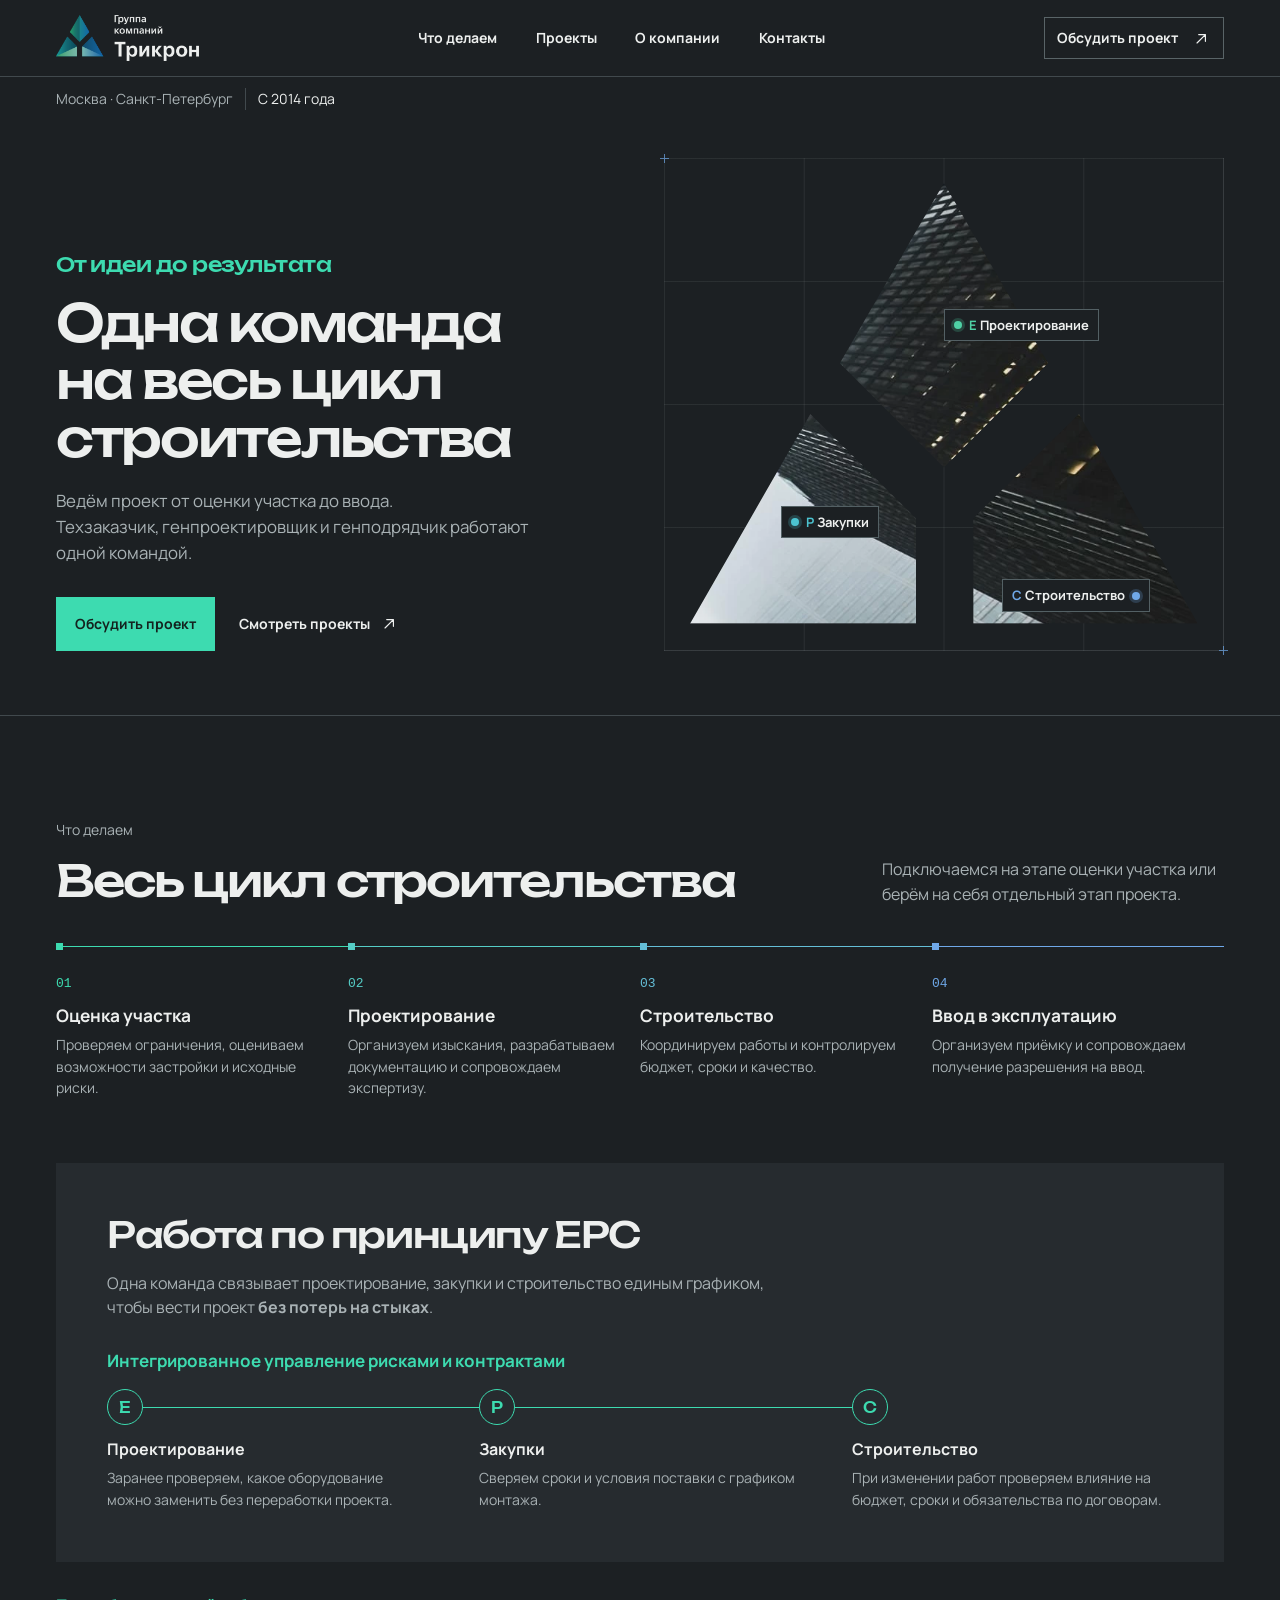
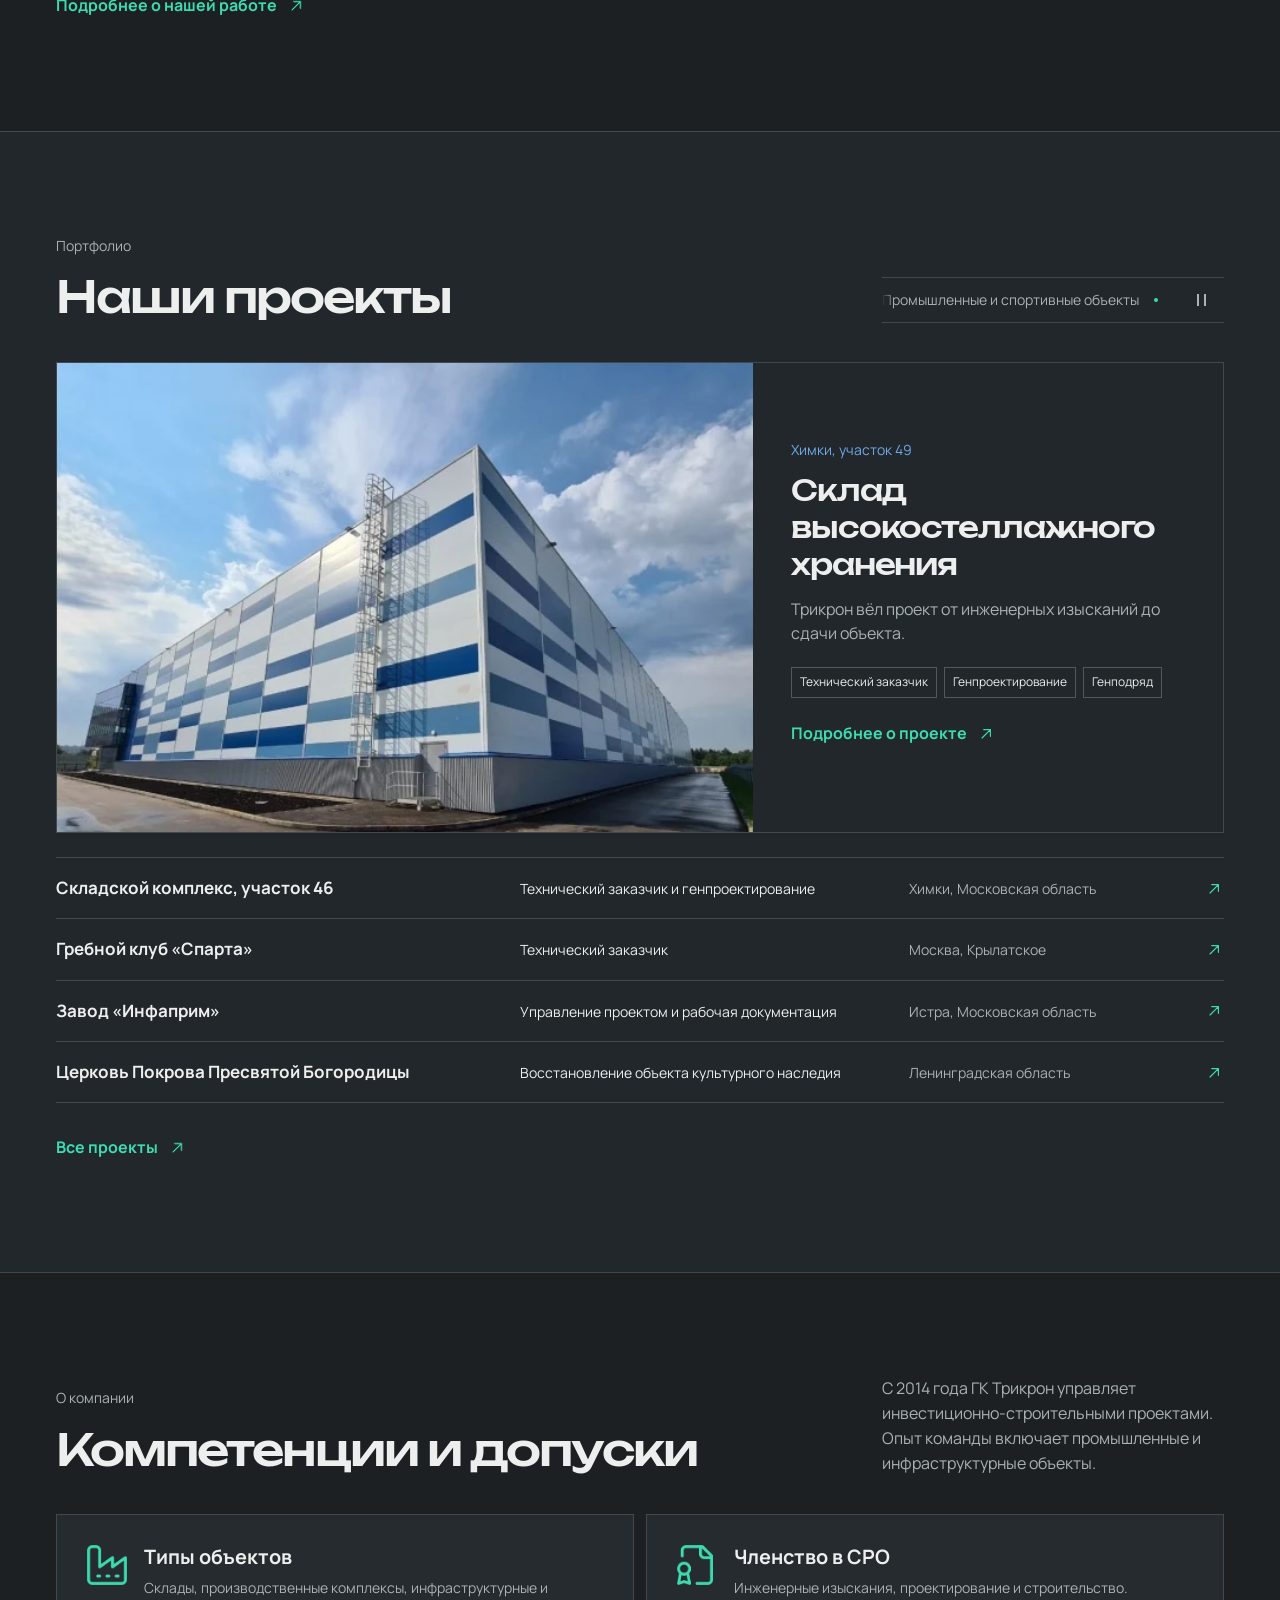
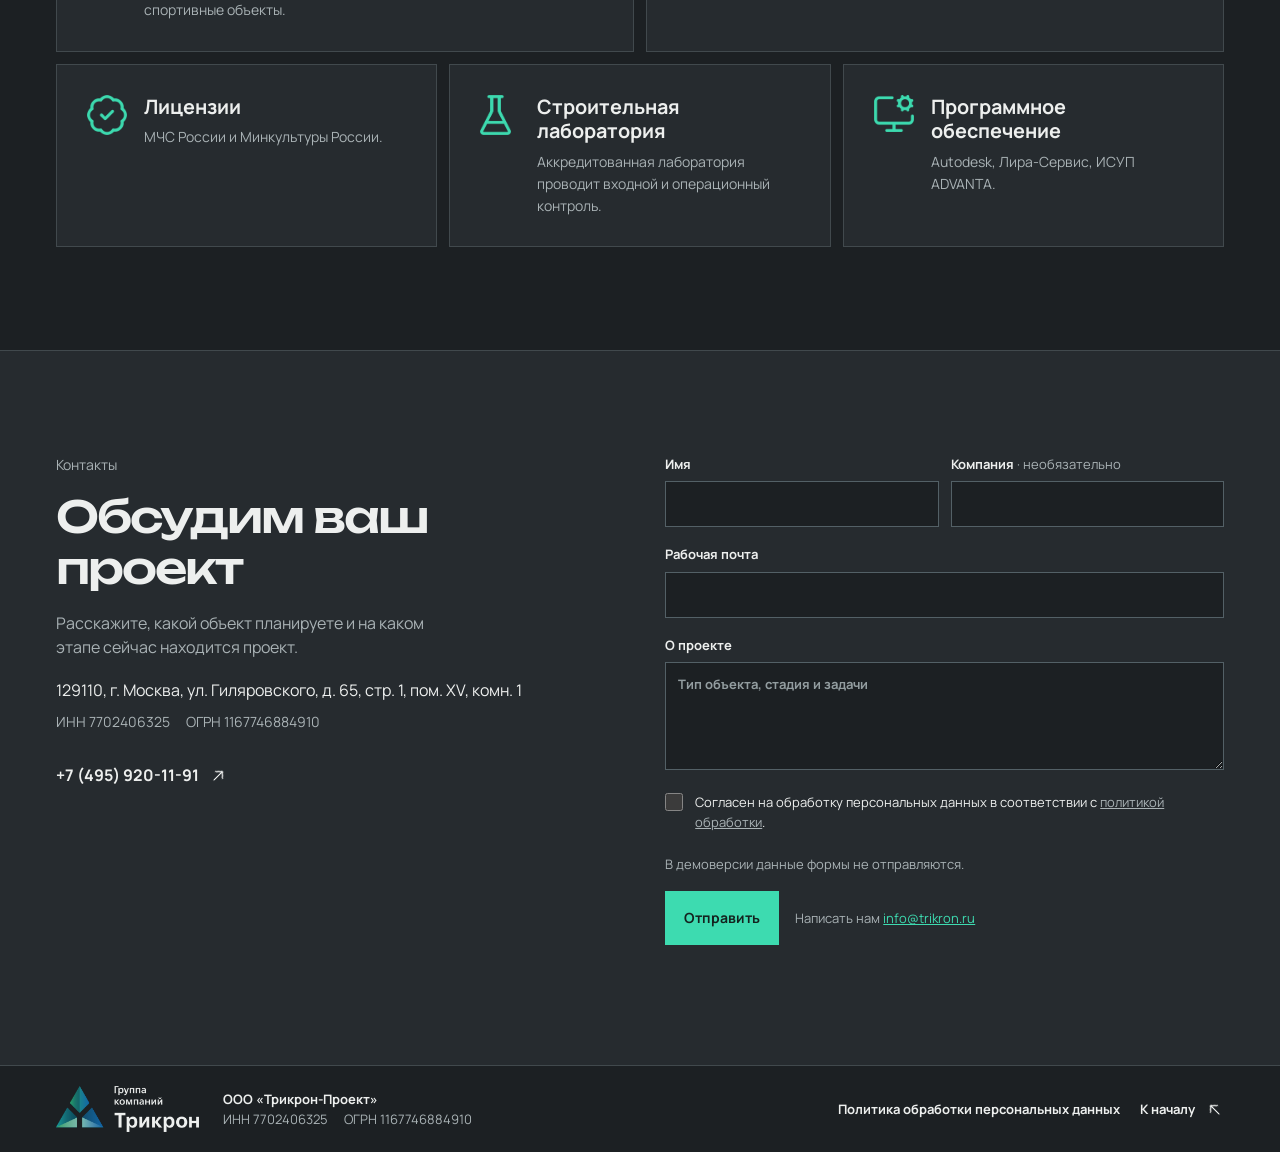
==== commit 91eab432: "Remove arrows from filled buttons" ====
--- a/prototype/index.html
+++ b/prototype/index.html
@@ -41,7 +41,7 @@
     .nav{display:flex;align-items:center;gap:clamp(20px,3vw,46px);font-size:14px;font-weight:700}
     .nav a,.text-link{display:inline-flex;align-items:center;min-height:44px;gap:10px;transition:color .2s}
     .nav a:hover,.text-link:hover,.footer a:hover{color:var(--mint)}
-    .button{display:inline-flex;justify-content:space-between;align-items:center;gap:24px;min-height:54px;padding:12px 18px;border:1px solid transparent;background:var(--mint);color:#14231f;font-size:14px;font-weight:700;transition:background .2s,color .2s}
+    .button{display:inline-flex;justify-content:center;align-items:center;min-height:54px;padding:12px 18px;border:1px solid transparent;background:var(--mint);color:#14231f;font-size:14px;font-weight:700;transition:background .2s,color .2s}
     .button:hover{background:#8aefd3}
     .button-outline{border-color:#596467;background:transparent;color:var(--ink);min-height:42px;padding:9px 12px;gap:14px}
     .button-outline:hover{border-color:var(--mint);color:var(--mint);background:transparent}
@@ -301,7 +301,7 @@
           <h1 id="hero-title">Одна команда на весь цикл строительства</h1>
           <p class="hero-lead">Ведём проект от оценки участка до ввода.<br>Техзаказчик, генпроектировщик и генподрядчик работают одной командой.</p>
           <div class="hero-actions">
-            <a class="button" href="#contact">Обсудить проект <span class="arrow" aria-hidden="true"></span></a>
+            <a class="button" href="#contact">Обсудить проект</a>
             <a class="text-link" href="projects/index.html">Смотреть проекты <span class="arrow" aria-hidden="true"></span></a>
           </div>
         </div>
@@ -462,7 +462,7 @@
           </div>
           <p class="wide form-email">В демоверсии данные формы не отправляются.</p>
           <div class="wide form-actions">
-            <button type="submit" class="button">Отправить <span class="arrow" aria-hidden="true"></span></button>
+            <button type="submit" class="button">Отправить</button>
             <p class="form-email">Написать нам <a href="mailto:info@trikron.ru">info@trikron.ru</a></p>
           </div>
           <p class="wide form-result" id="form-result" role="status"></p>
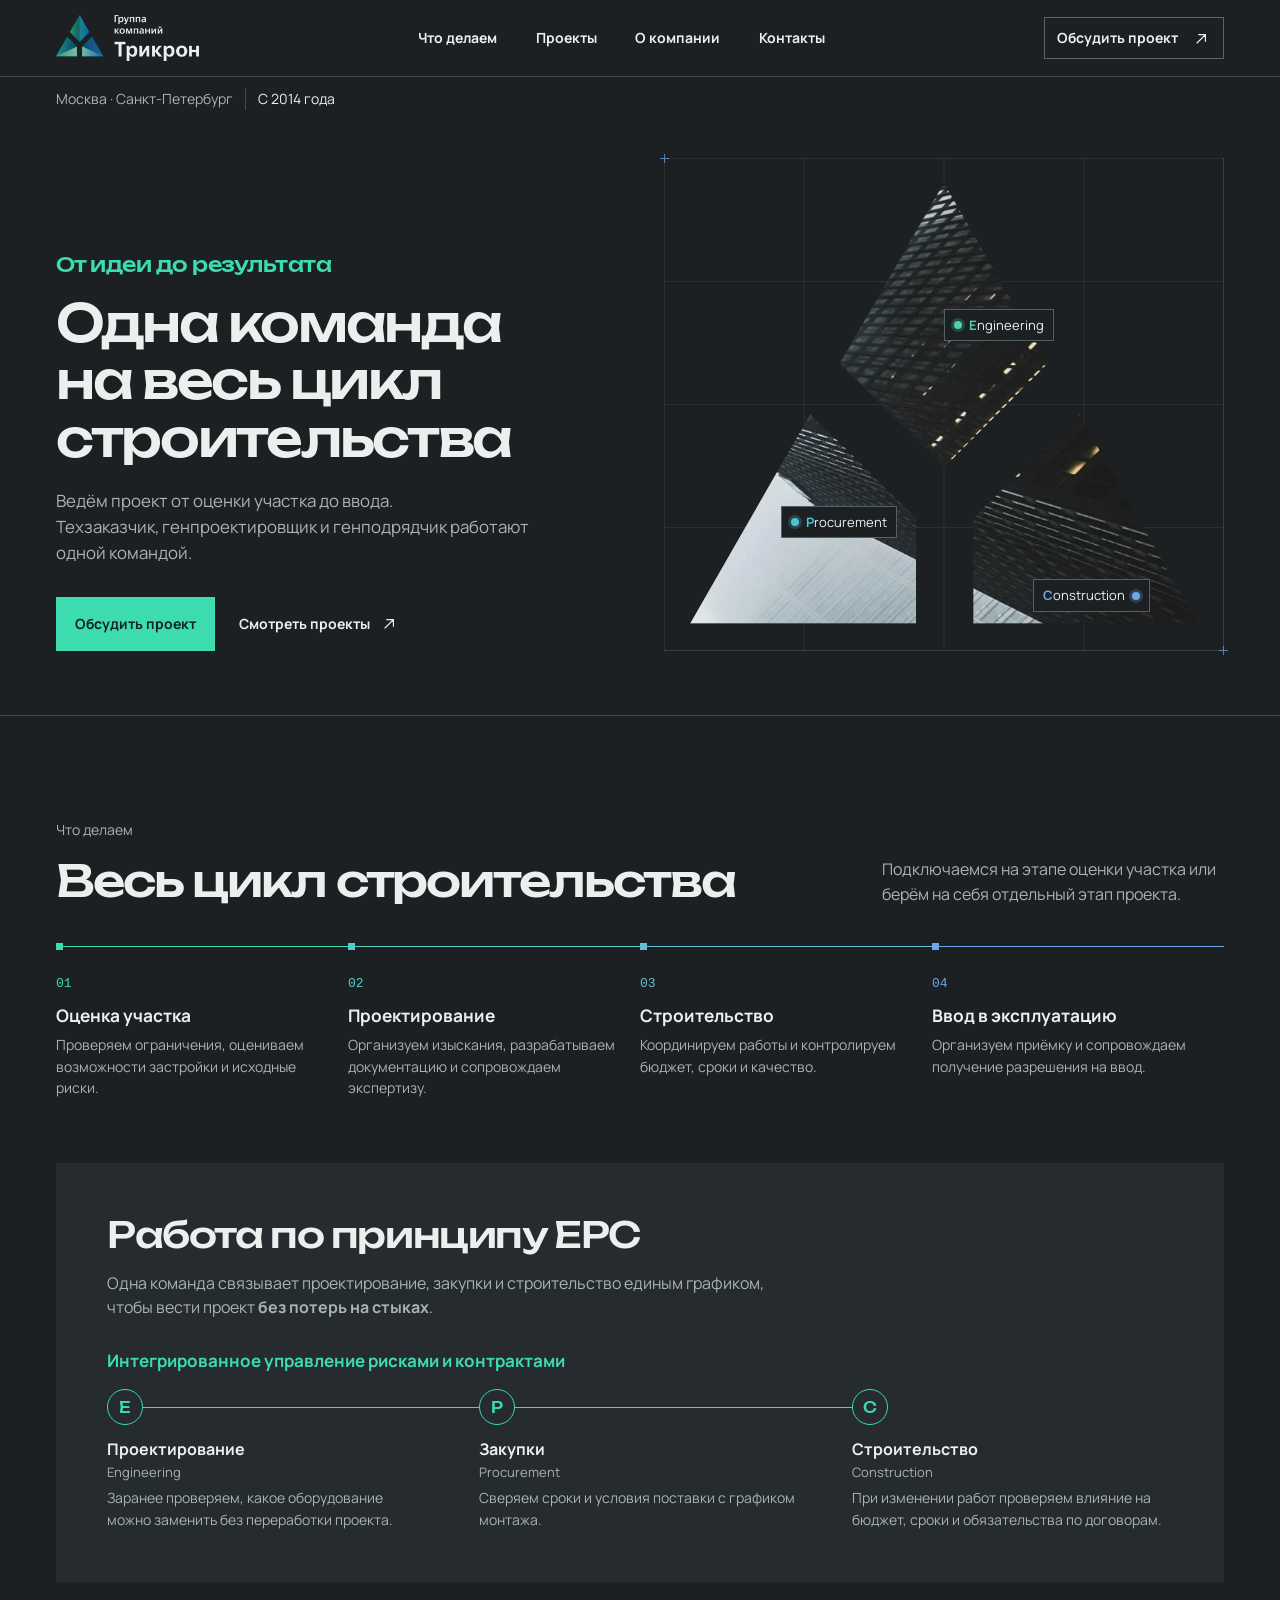
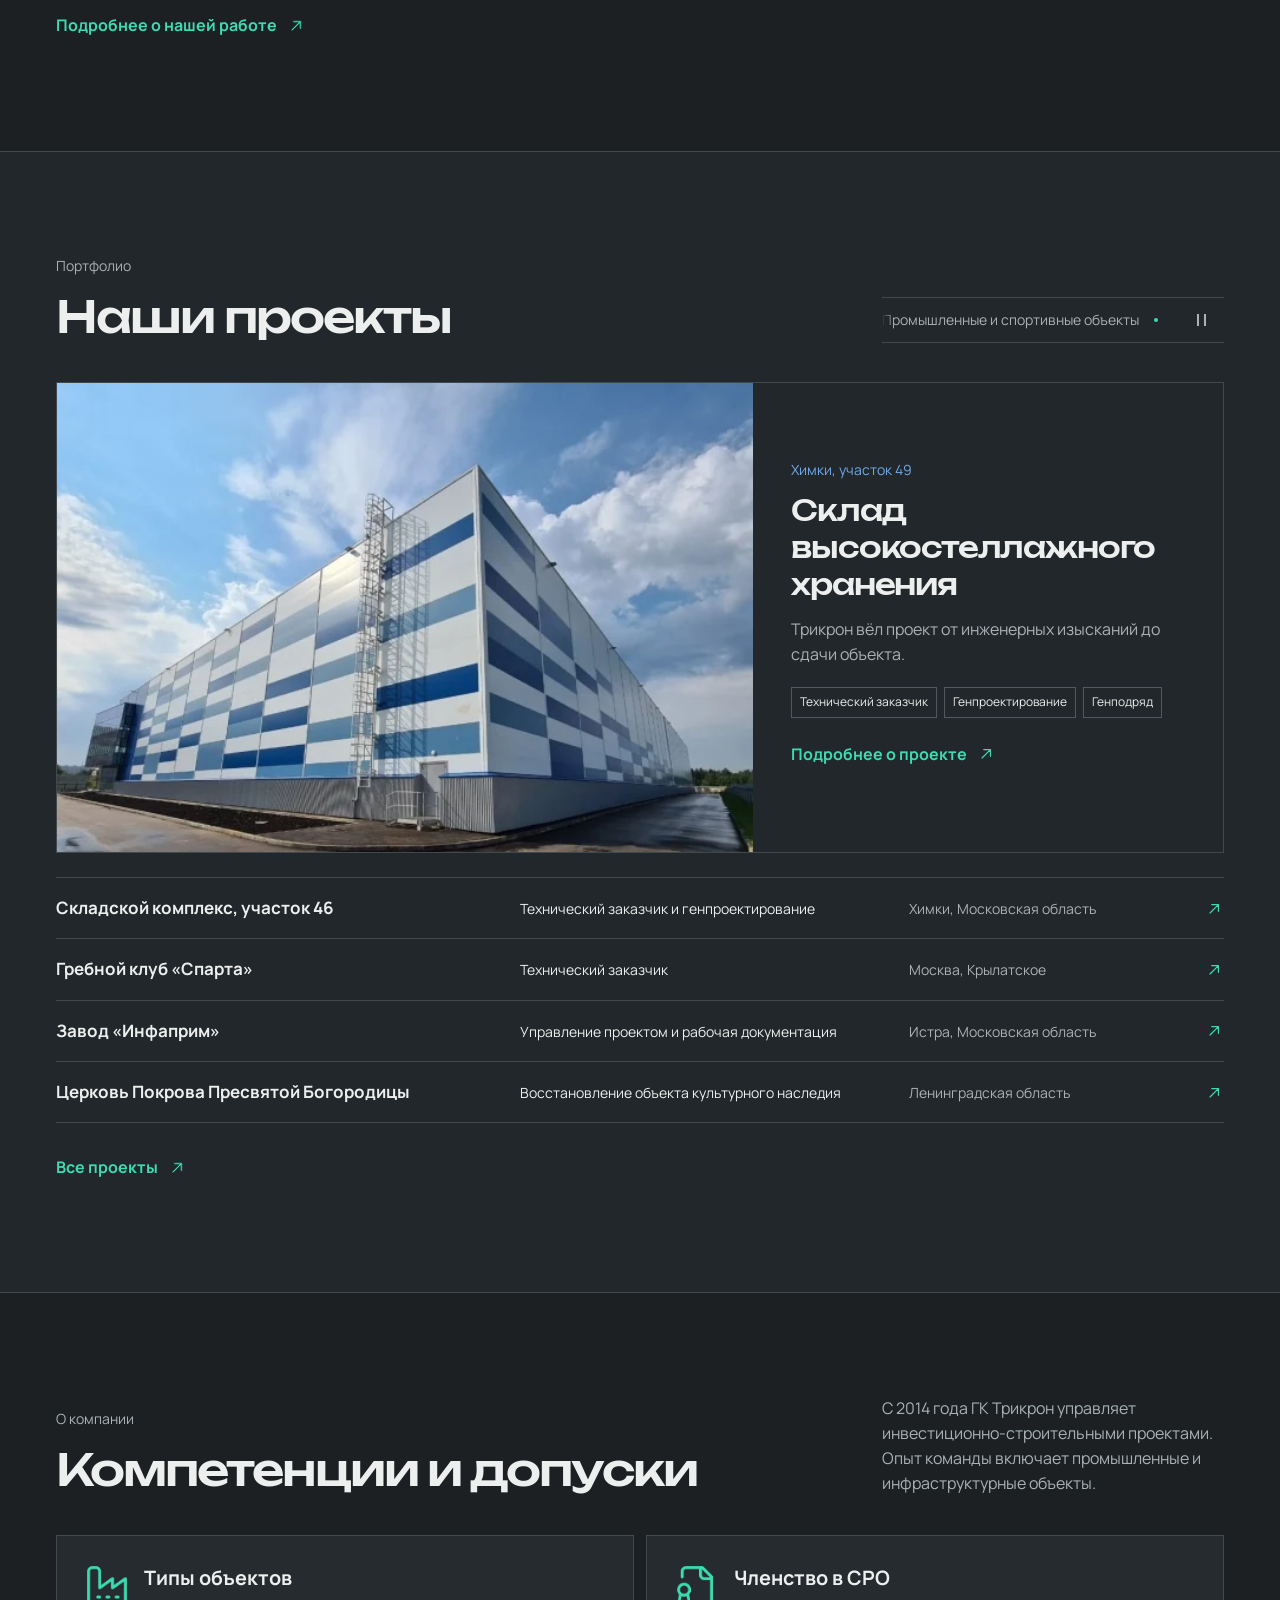
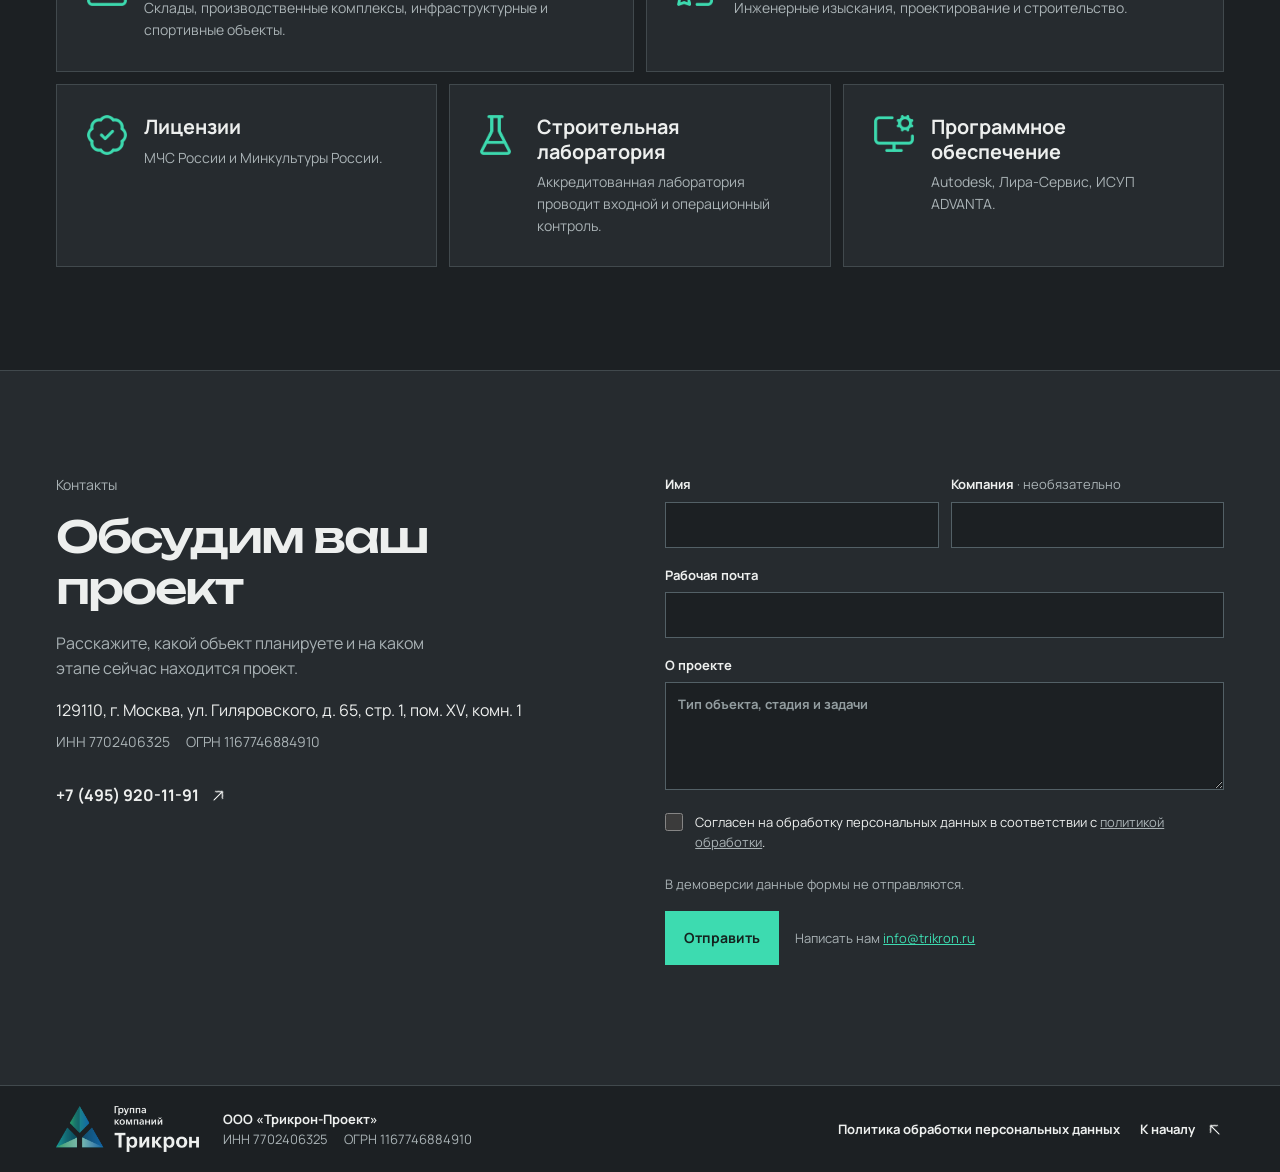
==== commit 724ba09f: "Use English EPC labels on the homepage" ====
--- a/prototype/index.html
+++ b/prototype/index.html
@@ -74,9 +74,9 @@
     .epc-hotspot-c{--y:89%;--dot:var(--epc-c);--drift-delay:-2.4s;left:auto;right:13%}
     .epc-hotspot summary{display:flex;align-items:center;min-height:44px;list-style:none;cursor:pointer}
     .epc-hotspot summary::-webkit-details-marker{display:none}
-    .hotspot-chip{display:flex;align-items:center;gap:7px;padding:5px 9px;border:1px solid #536064;background:#1c2023;font-size:13px;font-weight:700;white-space:nowrap;transform:translate(var(--magnet-x,0px),var(--magnet-y,0px));transition:transform .2s ease,border-color .2s ease}
+    .hotspot-chip{display:flex;align-items:center;gap:7px;padding:5px 9px;border:1px solid #536064;background:#1c2023;font-size:13px;font-weight:400;white-space:nowrap;transform:translate(var(--magnet-x,0px),var(--magnet-y,0px));transition:transform .2s ease,border-color .2s ease}
     .epc-hotspot-c .hotspot-chip{flex-direction:row-reverse}
-    .hotspot-letter{color:var(--dot)}
+    .hotspot-letter{color:var(--dot);font-weight:700}
     .epc-hotspot[open] .hotspot-chip,.epc-hotspot summary:hover .hotspot-chip{border-color:var(--dot)}
     .hotspot-dot{width:8px;height:8px;border-radius:50%;background:var(--dot);box-shadow:0 0 0 3px color-mix(in srgb,var(--dot) 22%,transparent)}
     .hotspot-link{position:absolute;top:100%;left:0;display:inline-flex;align-items:center;gap:8px;min-height:44px;padding:6px 10px;border:1px solid var(--line);background:var(--panel);color:var(--dot);font-size:13px;font-weight:700;white-space:nowrap}
@@ -108,6 +108,7 @@
     .epc-flow li:not(:last-child)::after{content:"";position:absolute;top:calc(var(--marker-size) / 2);left:var(--marker-size);width:calc(100% + var(--flow-gap) - var(--marker-size));height:1px;background:var(--mint)}
     .epc-marker{display:grid;place-items:center;width:var(--marker-size);height:var(--marker-size);border:1px solid var(--mint);border-radius:50%;color:var(--mint);font:500 15px/1 var(--display)}
     .epc-step-title{display:block;margin:12px 0 5px}
+    .epc-step-en{display:block;color:var(--muted);font-size:13px;font-weight:400}
     .epc-flow p{margin:0;font-size:14px}
     .services-more{margin-top:22px;color:var(--mint);font-weight:700}
     .projects{background:#22272b;border-block:1px solid var(--line)}
@@ -319,15 +320,15 @@
           </svg>
           <span class="hero-scan" aria-hidden="true"></span>
           <details class="epc-hotspot epc-hotspot-e" name="epc-hotspots">
-            <summary><span class="hotspot-chip"><span class="hotspot-dot" aria-hidden="true"></span><span><b class="hotspot-letter">E</b> Проектирование</span></span></summary>
+            <summary><span class="hotspot-chip"><span class="hotspot-dot" aria-hidden="true"></span><span lang="en"><b class="hotspot-letter">E</b>ngineering</span></span></summary>
             <a class="hotspot-link" href="services/index.html#stage-design" aria-label="Подробнее о проектировании">Подробнее <span class="arrow" aria-hidden="true"></span></a>
           </details>
           <details class="epc-hotspot epc-hotspot-p" name="epc-hotspots">
-            <summary><span class="hotspot-chip"><span class="hotspot-dot" aria-hidden="true"></span><span><b class="hotspot-letter">P</b> Закупки</span></span></summary>
+            <summary><span class="hotspot-chip"><span class="hotspot-dot" aria-hidden="true"></span><span lang="en"><b class="hotspot-letter">P</b>rocurement</span></span></summary>
             <a class="hotspot-link" href="services/index.html#stage-procurement" aria-label="Подробнее о закупках">Подробнее <span class="arrow" aria-hidden="true"></span></a>
           </details>
           <details class="epc-hotspot epc-hotspot-c" name="epc-hotspots">
-            <summary><span class="hotspot-chip"><span class="hotspot-dot" aria-hidden="true"></span><span><b class="hotspot-letter">C</b> Строительство</span></span></summary>
+            <summary><span class="hotspot-chip"><span class="hotspot-dot" aria-hidden="true"></span><span lang="en"><b class="hotspot-letter">C</b>onstruction</span></span></summary>
             <a class="hotspot-link" href="services/index.html#stage-build" aria-label="Подробнее о строительстве">Подробнее <span class="arrow" aria-hidden="true"></span></a>
           </details>
         </div>
@@ -351,17 +352,17 @@
         <ol class="epc-flow" role="list" aria-labelledby="epc-governance-title">
           <li>
             <span class="epc-marker" aria-hidden="true">E</span>
-            <strong class="epc-step-title">Проектирование</strong>
+            <div class="epc-step-title"><strong>Проектирование</strong><span class="epc-step-en" lang="en">Engineering</span></div>
             <p>Заранее проверяем, какое оборудование можно заменить без переработки проекта.</p>
           </li>
           <li>
             <span class="epc-marker" aria-hidden="true">P</span>
-            <strong class="epc-step-title">Закупки</strong>
+            <div class="epc-step-title"><strong>Закупки</strong><span class="epc-step-en" lang="en">Procurement</span></div>
             <p>Сверяем сроки и условия поставки с графиком монтажа.</p>
           </li>
           <li>
             <span class="epc-marker" aria-hidden="true">C</span>
-            <strong class="epc-step-title">Строительство</strong>
+            <div class="epc-step-title"><strong>Строительство</strong><span class="epc-step-en" lang="en">Construction</span></div>
             <p>При изменении работ проверяем влияние на бюджет, сроки и обязательства по договорам.</p>
           </li>
         </ol>
